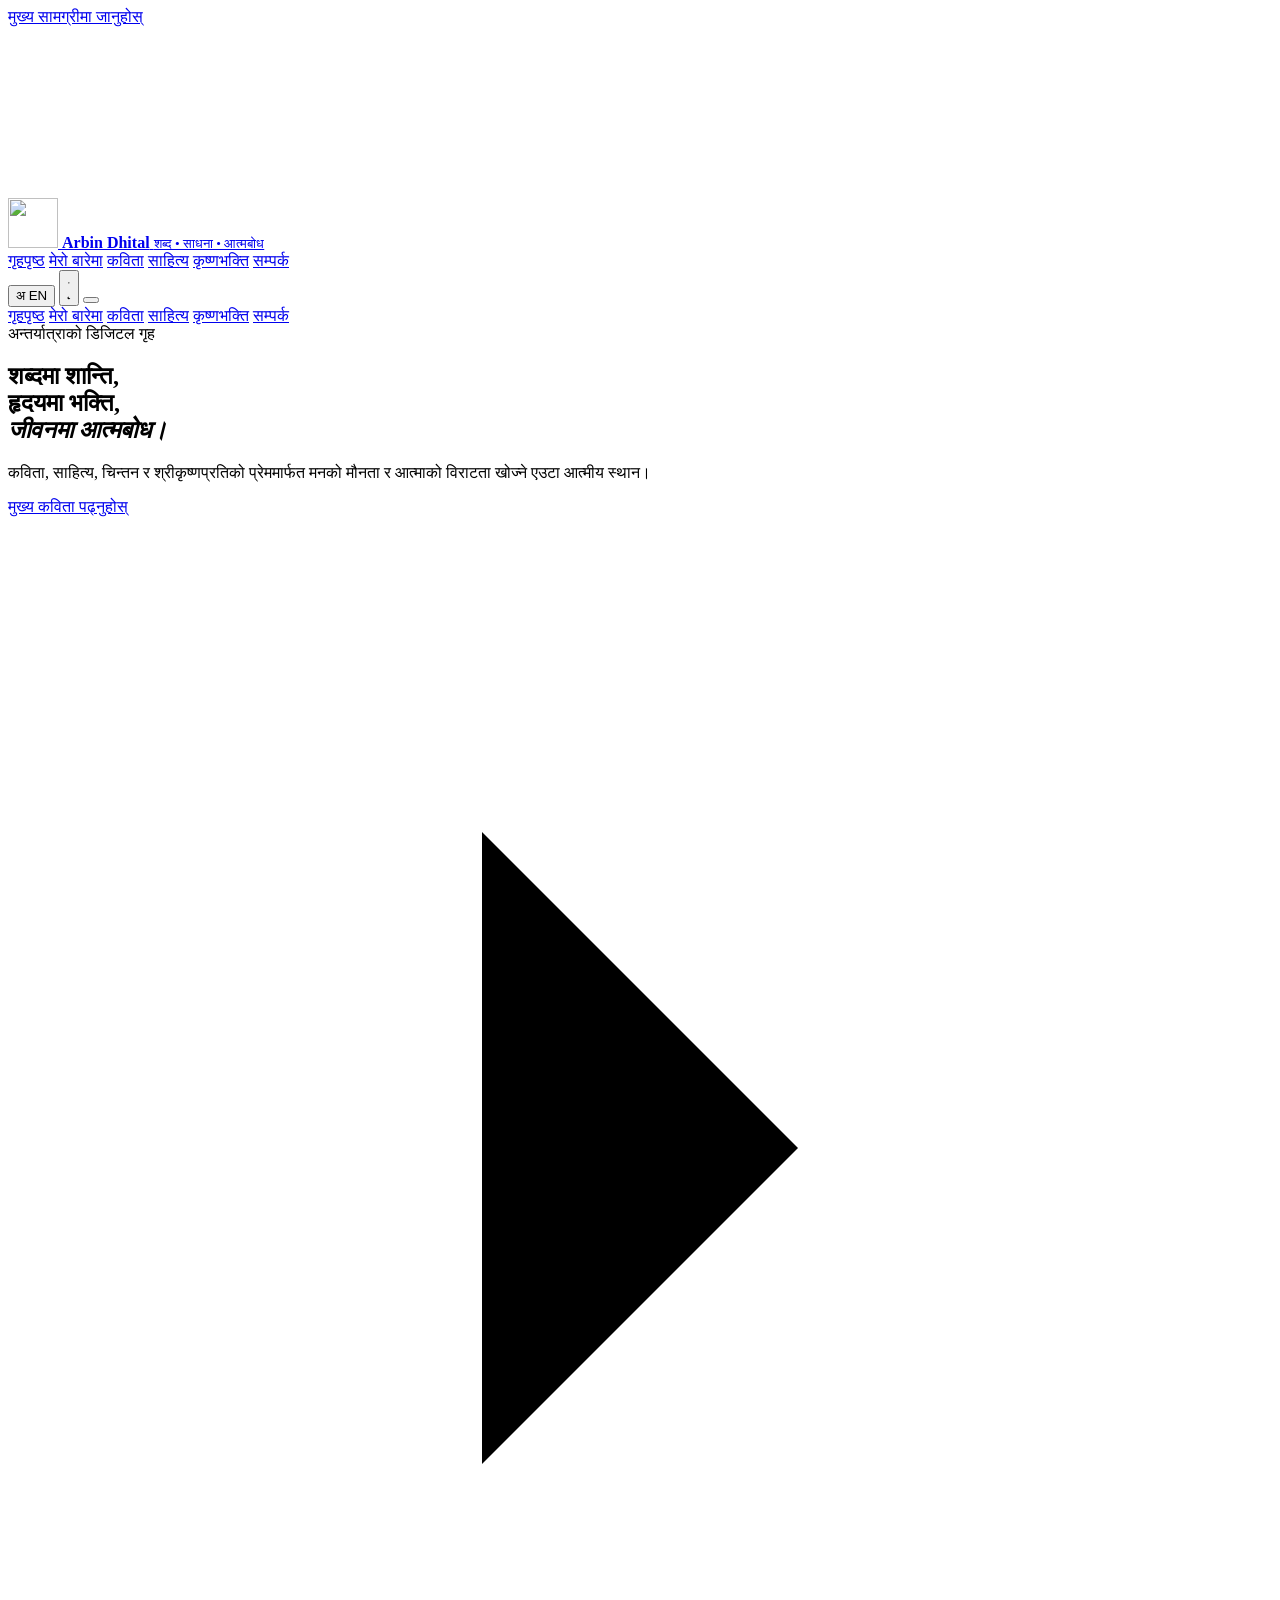
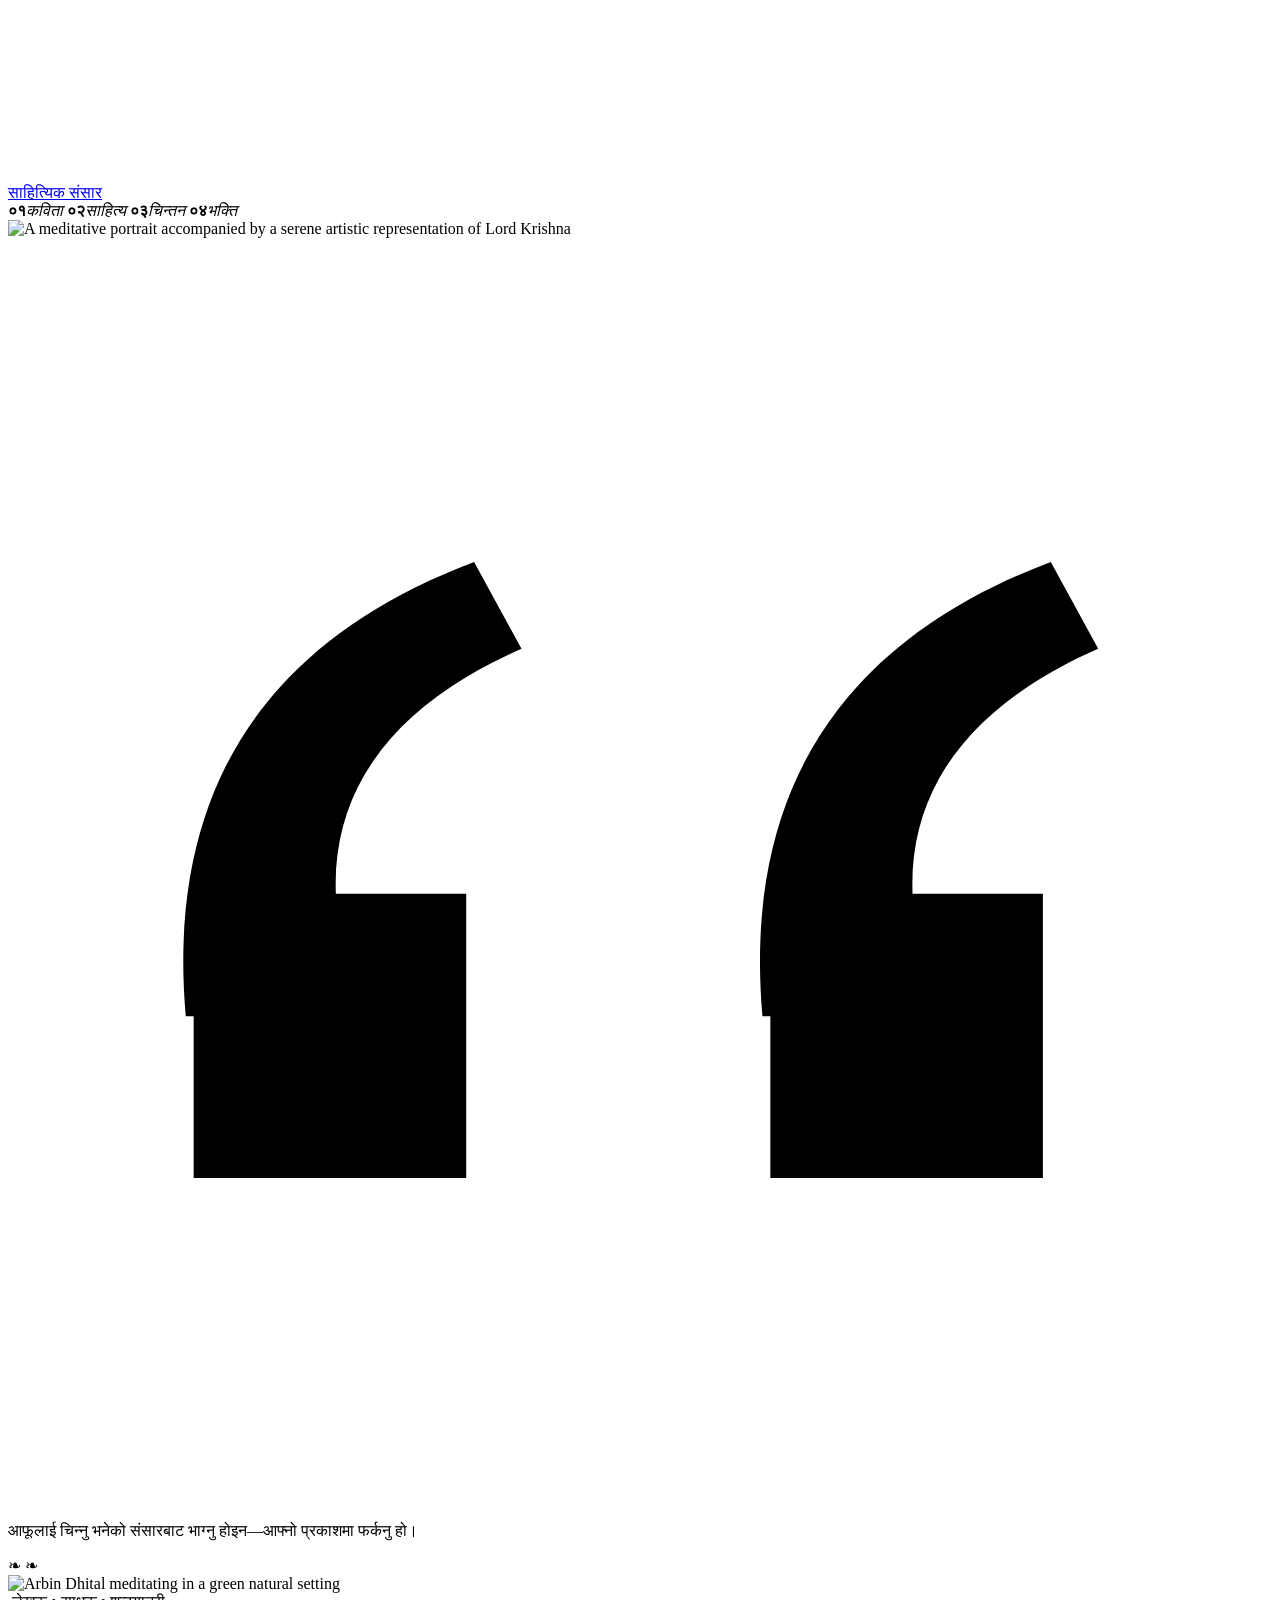
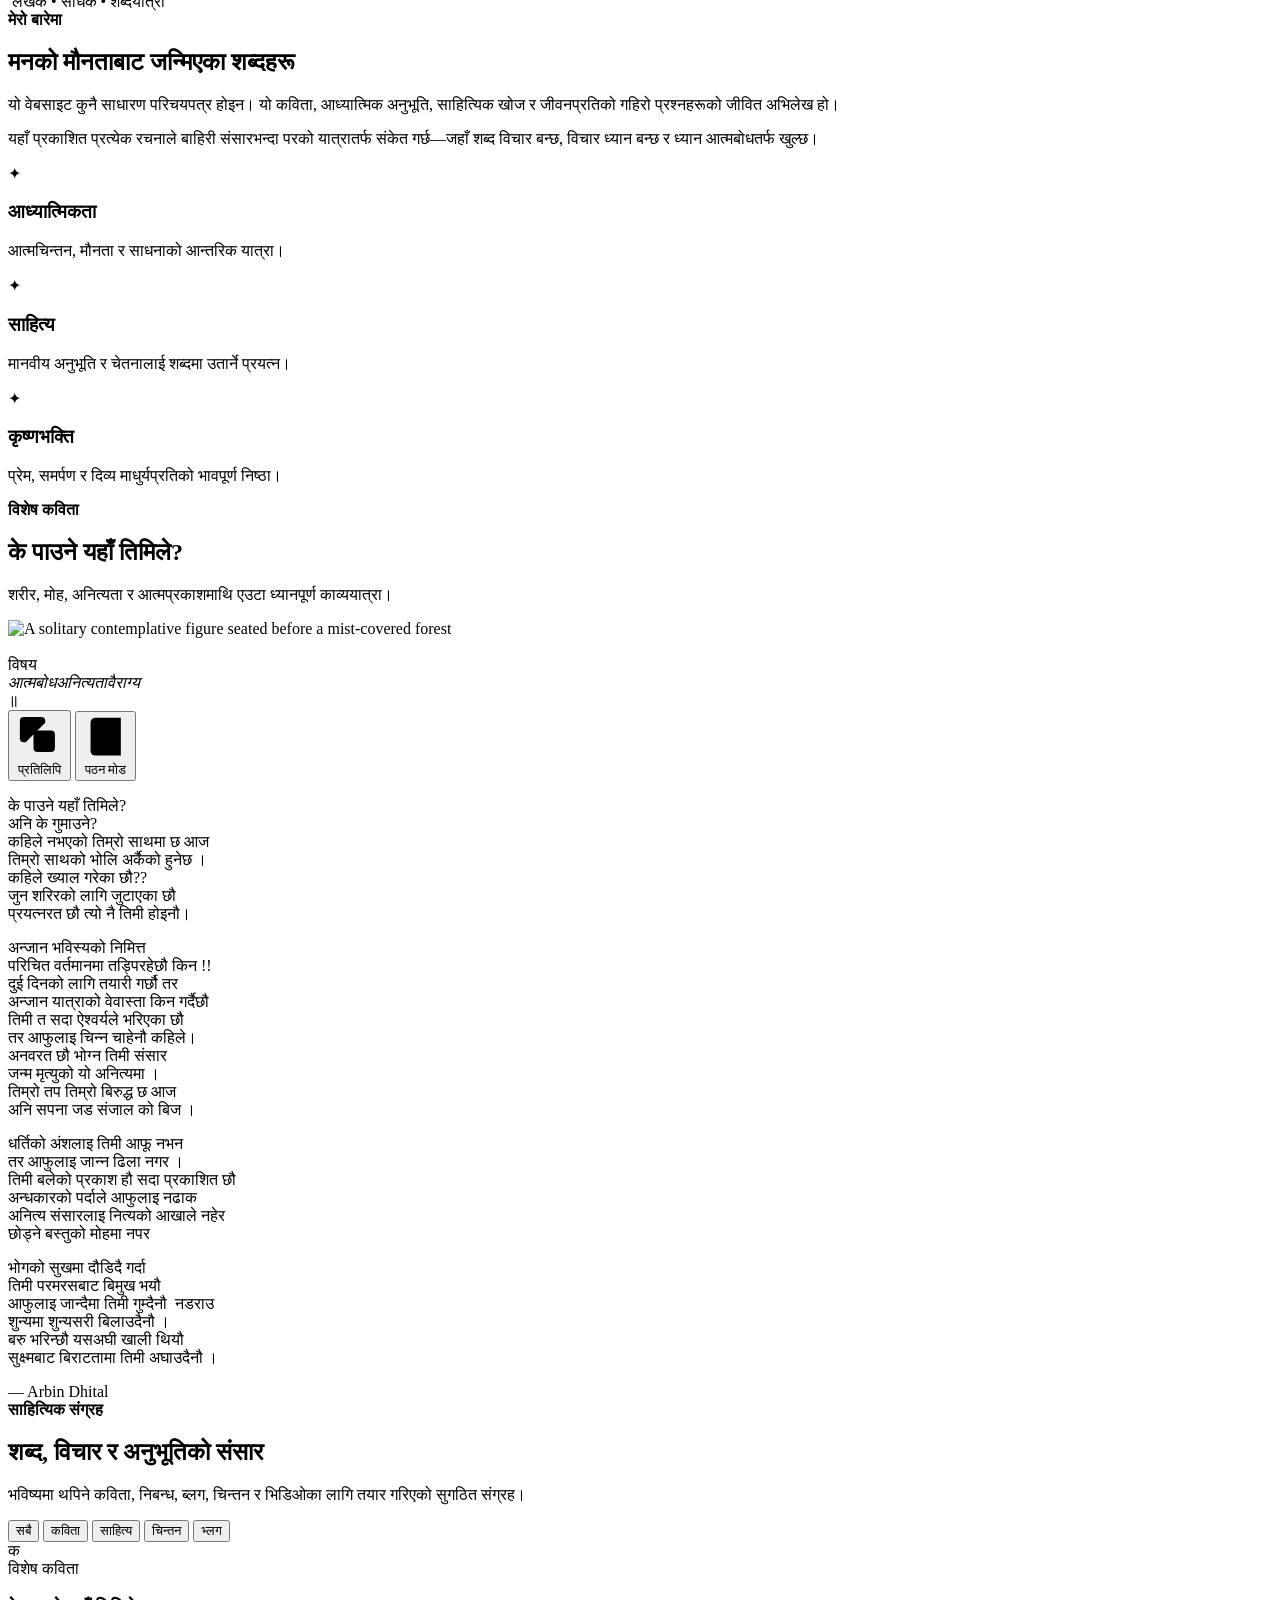
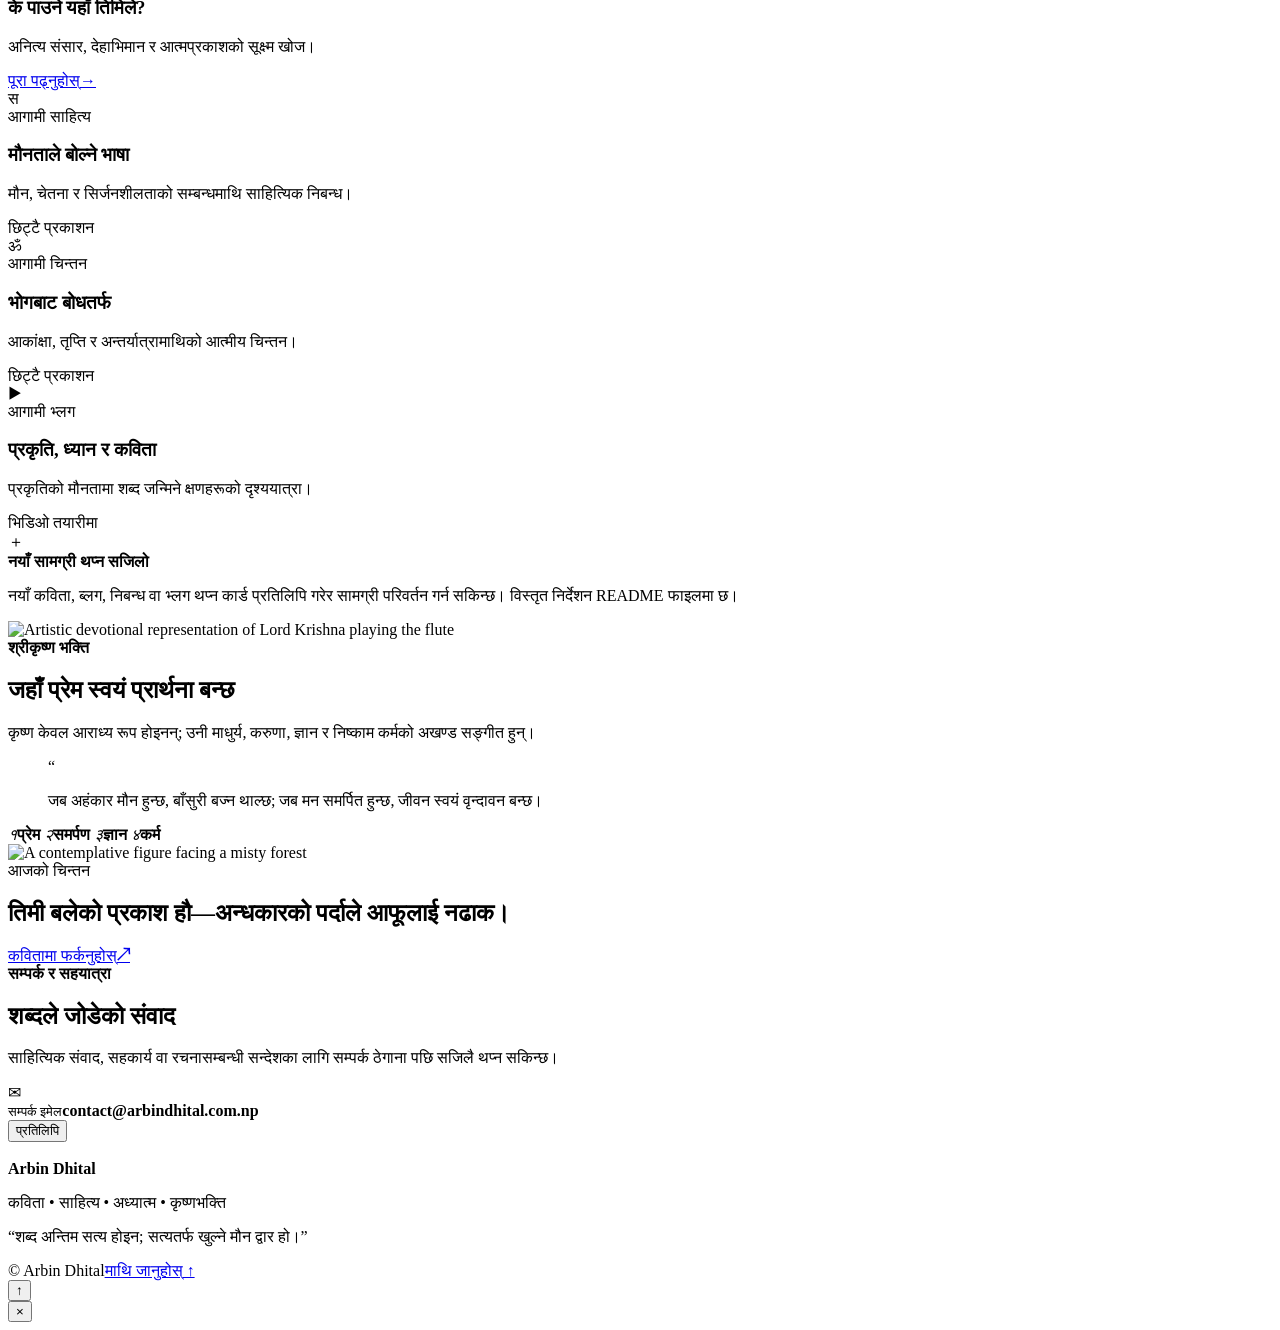
==== index.html @ 6f0b6703 "Add files via upload" ====
<!doctype html>
<html lang="ne" data-theme="dark">
<head>
  <meta charset="utf-8">
  <meta name="viewport" content="width=device-width,initial-scale=1,viewport-fit=cover">
  <meta name="theme-color" content="#07101f">
  <meta name="description" content="अरबिन धितालको आध्यात्मिक, साहित्यिक र काव्यिक डिजिटल गृह — कविता, साहित्य, चिन्तन र कृष्णभक्ति।">
  <meta name="keywords" content="अरबिन धिताल, Arbin Dhital, नेपाली कविता, साहित्य, अध्यात्म, कृष्ण भक्ति, Nepali poetry">
  <meta name="author" content="Arbin Dhital">
  <meta property="og:type" content="website">
  <meta property="og:title" content="अरबिन धिताल — शब्द, साधना र आत्मबोध">
  <meta property="og:description" content="कविता, साहित्य, चिन्तन, कृष्णभक्ति र जीवनयात्राको डिजिटल गृह।">
  <meta property="og:image" content="assets/images/hero-devotional.webp">
  <meta property="og:locale" content="ne_NP">
  <meta name="twitter:card" content="summary_large_image">
  <link rel="canonical" href="https://arbindhital.com.np/">
  <link rel="icon" href="assets/images/logo-mark.svg" type="image/svg+xml">
  <link rel="manifest" href="site.webmanifest">
  <link rel="preconnect" href="https://fonts.googleapis.com">
  <link rel="preconnect" href="https://fonts.gstatic.com" crossorigin>
  <link href="https://fonts.googleapis.com/css2?family=Cormorant+Garamond:wght@500;600;700&family=Noto+Sans+Devanagari:wght@300;400;500;600;700&family=Noto+Serif+Devanagari:wght@400;500;600;700&family=Inter:wght@400;500;600;700&display=swap" rel="stylesheet">
  <link rel="stylesheet" href="assets/css/styles.css">
  <title>अरबिन धिताल — शब्द, साधना र आत्मबोध</title>
  <script type="application/ld+json">
  {
    "@context":"https://schema.org",
    "@type":"Person",
    "name":"Arbin Dhital",
    "url":"https://arbindhital.com.np/",
    "description":"Poet, literary writer and spiritual seeker",
    "knowsAbout":["Nepali poetry","Literature","Spirituality","Krishna devotion"]
  }
  </script>
</head>
<body>
  <a class="skip-link" href="#main"><span data-ne="मुख्य सामग्रीमा जानुहोस्" data-en="Skip to main content">मुख्य सामग्रीमा जानुहोस्</span></a>
  <div class="page-noise" aria-hidden="true"></div>
  <div class="cursor-aura" aria-hidden="true"></div>
  <canvas id="particleCanvas" aria-hidden="true"></canvas>

  <div class="preloader" id="preloader" aria-hidden="true">
    <div class="preloader__mark"><img src="assets/images/logo-mark.svg" alt=""></div>
    <div class="preloader__line"><span></span></div>
  </div>

  <header class="site-header" id="top">
    <div class="container nav-shell">
      <a class="brand" href="#home" aria-label="Arbin Dhital home">
        <img src="assets/images/logo-mark.svg" alt="" width="50" height="50">
        <span class="brand__text">
          <strong>Arbin Dhital</strong>
          <small data-ne="शब्द • साधना • आत्मबोध" data-en="Words • Devotion • Self-realization">शब्द • साधना • आत्मबोध</small>
        </span>
      </a>

      <nav class="desktop-nav" aria-label="Primary navigation">
        <a class="is-active" href="#home"><span data-ne="गृहपृष्ठ" data-en="Home">गृहपृष्ठ</span></a>
        <a href="#about"><span data-ne="मेरो बारेमा" data-en="About">मेरो बारेमा</span></a>
        <a href="#poem"><span data-ne="कविता" data-en="Poetry">कविता</span></a>
        <a href="#library"><span data-ne="साहित्य" data-en="Literature">साहित्य</span></a>
        <a href="#devotion"><span data-ne="कृष्णभक्ति" data-en="Devotion">कृष्णभक्ति</span></a>
        <a href="#contact"><span data-ne="सम्पर्क" data-en="Contact">सम्पर्क</span></a>
      </nav>

      <div class="nav-actions">
        <button class="icon-button language-toggle" id="languageToggle" type="button" aria-label="Switch language">
          <span class="language-toggle__flag">अ</span>
          <span id="languageLabel">EN</span>
        </button>
        <button class="icon-button theme-toggle" id="themeToggle" type="button" aria-label="Switch color theme">
          <svg class="theme-icon theme-icon--sun" viewBox="0 0 24 24" aria-hidden="true"><circle cx="12" cy="12" r="4"/><path d="M12 2v2M12 20v2M4.93 4.93l1.42 1.42M17.66 17.66l1.41 1.41M2 12h2M20 12h2M4.93 19.07l1.42-1.42M17.66 6.34l1.41-1.41"/></svg>
          <svg class="theme-icon theme-icon--moon" viewBox="0 0 24 24" aria-hidden="true"><path d="M21 12.79A9 9 0 1 1 11.21 3 7 7 0 0 0 21 12.79Z"/></svg>
        </button>
        <button class="menu-toggle" id="menuToggle" type="button" aria-label="Open navigation" aria-expanded="false">
          <span></span><span></span><span></span>
        </button>
      </div>
    </div>
    <div class="mobile-nav" id="mobileNav">
      <a href="#home"><span data-ne="गृहपृष्ठ" data-en="Home">गृहपृष्ठ</span></a>
      <a href="#about"><span data-ne="मेरो बारेमा" data-en="About">मेरो बारेमा</span></a>
      <a href="#poem"><span data-ne="कविता" data-en="Poetry">कविता</span></a>
      <a href="#library"><span data-ne="साहित्य" data-en="Literature">साहित्य</span></a>
      <a href="#devotion"><span data-ne="कृष्णभक्ति" data-en="Devotion">कृष्णभक्ति</span></a>
      <a href="#contact"><span data-ne="सम्पर्क" data-en="Contact">सम्पर्क</span></a>
    </div>
  </header>

  <main id="main">
    <section class="hero section" id="home">
      <div class="hero__aurora hero__aurora--one" aria-hidden="true"></div>
      <div class="hero__aurora hero__aurora--two" aria-hidden="true"></div>
      <div class="container hero__grid">
        <div class="hero__content reveal">
          <div class="eyebrow">
            <span class="eyebrow__dot"></span>
            <span data-ne="अन्तर्यात्राको डिजिटल गृह" data-en="A digital home for the inner journey">अन्तर्यात्राको डिजिटल गृह</span>
          </div>
          <h1>
            <span data-ne="शब्दमा शान्ति," data-en="Stillness in words,">शब्दमा शान्ति,</span><br>
            <span data-ne="हृदयमा भक्ति," data-en="devotion in the heart,">हृदयमा भक्ति,</span><br>
            <em data-ne="जीवनमा आत्मबोध।" data-en="self-realization in life.">जीवनमा आत्मबोध।</em>
          </h1>
          <p class="hero__lead" data-ne="कविता, साहित्य, चिन्तन र श्रीकृष्णप्रतिको प्रेममार्फत मनको मौनता र आत्माको विराटता खोज्ने एउटा आत्मीय स्थान।" data-en="An intimate space exploring inner stillness and the vastness of the self through poetry, literature, reflection and love for Shri Krishna.">कविता, साहित्य, चिन्तन र श्रीकृष्णप्रतिको प्रेममार्फत मनको मौनता र आत्माको विराटता खोज्ने एउटा आत्मीय स्थान।</p>
          <div class="hero__actions">
            <a class="button button--primary" href="#poem">
              <span data-ne="मुख्य कविता पढ्नुहोस्" data-en="Read the featured poem">मुख्य कविता पढ्नुहोस्</span>
              <svg viewBox="0 0 24 24" aria-hidden="true"><path d="m9 18 6-6-6-6"/></svg>
            </a>
            <a class="button button--ghost" href="#library">
              <span data-ne="साहित्यिक संसार" data-en="Explore the library">साहित्यिक संसार</span>
            </a>
          </div>
          <div class="hero__mantra" aria-label="Site themes">
            <span><b>०१</b><i data-ne="कविता" data-en="Poetry">कविता</i></span>
            <span><b>०२</b><i data-ne="साहित्य" data-en="Literature">साहित्य</i></span>
            <span><b>०३</b><i data-ne="चिन्तन" data-en="Reflection">चिन्तन</i></span>
            <span><b>०४</b><i data-ne="भक्ति" data-en="Devotion">भक्ति</i></span>
          </div>
        </div>

        <div class="hero__visual reveal reveal--delay" id="heroVisual">
          <div class="hero-art">
            <img src="assets/images/hero-devotional.webp" alt="A meditative portrait accompanied by a serene artistic representation of Lord Krishna" width="1400" height="1198" fetchpriority="high">
            <div class="hero-art__veil"></div>
            <div class="hero-art__halo" aria-hidden="true"></div>
            <div class="hero-art__quote glass-panel">
              <svg viewBox="0 0 32 32" aria-hidden="true"><path d="M8.7 19.7H4.5c-.5-5.7 2-9.5 7.3-11.5l1.2 2.2c-3.2 1.4-4.8 3.5-4.7 6.2h3.3v7.2H4.7v-4.1h4Zm14.6 0h-4.2c-.5-5.7 2-9.5 7.3-11.5l1.2 2.2c-3.2 1.4-4.8 3.5-4.7 6.2h3.3v7.2h-6.9v-4.1h4Z"/></svg>
              <p data-ne="आफूलाई चिन्नु भनेको संसारबाट भाग्नु होइन—आफ्नो प्रकाशमा फर्कनु हो।" data-en="To know yourself is not to flee the world—it is to return to your own light.">आफूलाई चिन्नु भनेको संसारबाट भाग्नु होइन—आफ्नो प्रकाशमा फर्कनु हो।</p>
            </div>
            <span class="floating-feather floating-feather--one" aria-hidden="true">❧</span>
            <span class="floating-feather floating-feather--two" aria-hidden="true">❧</span>
          </div>
        </div>
      </div>
      <a class="scroll-cue" href="#about" aria-label="Scroll to the next section"><span></span></a>
    </section>

    <section class="section about" id="about">
      <div class="container about__grid">
        <div class="about__portrait reveal">
          <div class="portrait-frame">
            <img src="assets/images/meditation-original.webp" alt="Arbin Dhital meditating in a green natural setting" loading="lazy">
            <div class="portrait-frame__line"></div>
            <div class="portrait-frame__badge glass-panel">
              <img src="assets/images/logo-mark.svg" alt="">
              <span data-ne="लेखक • साधक • शब्दयात्री" data-en="Writer • Seeker • Wayfarer of words">लेखक • साधक • शब्दयात्री</span>
            </div>
          </div>
        </div>
        <div class="about__content reveal reveal--delay">
          <div class="section-kicker"><span></span><b data-ne="मेरो बारेमा" data-en="About">मेरो बारेमा</b></div>
          <h2 data-ne="मनको मौनताबाट जन्मिएका शब्दहरू" data-en="Words born from inner stillness">मनको मौनताबाट जन्मिएका शब्दहरू</h2>
          <p class="lead" data-ne="यो वेबसाइट कुनै साधारण परिचयपत्र होइन। यो कविता, आध्यात्मिक अनुभूति, साहित्यिक खोज र जीवनप्रतिको गहिरो प्रश्नहरूको जीवित अभिलेख हो।" data-en="This website is more than a profile. It is a living archive of poetry, spiritual experience, literary inquiry and the deeper questions of life.">यो वेबसाइट कुनै साधारण परिचयपत्र होइन। यो कविता, आध्यात्मिक अनुभूति, साहित्यिक खोज र जीवनप्रतिको गहिरो प्रश्नहरूको जीवित अभिलेख हो।</p>
          <p data-ne="यहाँ प्रकाशित प्रत्येक रचनाले बाहिरी संसारभन्दा परको यात्रातर्फ संकेत गर्छ—जहाँ शब्द विचार बन्छ, विचार ध्यान बन्छ र ध्यान आत्मबोधतर्फ खुल्छ।" data-en="Each work published here points toward a journey beyond the visible world—where words become reflection, reflection becomes meditation, and meditation opens into self-realization.">यहाँ प्रकाशित प्रत्येक रचनाले बाहिरी संसारभन्दा परको यात्रातर्फ संकेत गर्छ—जहाँ शब्द विचार बन्छ, विचार ध्यान बन्छ र ध्यान आत्मबोधतर्फ खुल्छ।</p>
          <div class="about__values">
            <article><span>✦</span><div><h3 data-ne="आध्यात्मिकता" data-en="Spirituality">आध्यात्मिकता</h3><p data-ne="आत्मचिन्तन, मौनता र साधनाको आन्तरिक यात्रा।" data-en="An inward journey through contemplation, silence and practice.">आत्मचिन्तन, मौनता र साधनाको आन्तरिक यात्रा।</p></div></article>
            <article><span>✦</span><div><h3 data-ne="साहित्य" data-en="Literature">साहित्य</h3><p data-ne="मानवीय अनुभूति र चेतनालाई शब्दमा उतार्ने प्रयत्न।" data-en="An effort to render human experience and consciousness in words.">मानवीय अनुभूति र चेतनालाई शब्दमा उतार्ने प्रयत्न।</p></div></article>
            <article><span>✦</span><div><h3 data-ne="कृष्णभक्ति" data-en="Krishna devotion">कृष्णभक्ति</h3><p data-ne="प्रेम, समर्पण र दिव्य माधुर्यप्रतिको भावपूर्ण निष्ठा।" data-en="A heartfelt devotion to divine love, surrender and sweetness.">प्रेम, समर्पण र दिव्य माधुर्यप्रतिको भावपूर्ण निष्ठा।</p></div></article>
          </div>
        </div>
      </div>
    </section>

    <section class="section poem-section" id="poem">
      <div class="poem-section__halo" aria-hidden="true"></div>
      <div class="container">
        <div class="section-heading section-heading--center reveal">
          <div class="section-kicker"><span></span><b data-ne="विशेष कविता" data-en="Featured poem">विशेष कविता</b><span></span></div>
          <h2 data-ne="के पाउने यहाँ तिमिले?" data-en="What will you gain here?">के पाउने यहाँ तिमिले?</h2>
          <p data-ne="शरीर, मोह, अनित्यता र आत्मप्रकाशमाथि एउटा ध्यानपूर्ण काव्ययात्रा।" data-en="A contemplative poetic journey through the body, attachment, impermanence and the light of the self.">शरीर, मोह, अनित्यता र आत्मप्रकाशमाथि एउटा ध्यानपूर्ण काव्ययात्रा।</p>
        </div>

        <div class="poem-layout">
          <aside class="poem-aside reveal">
            <div class="poem-aside__image">
              <img src="assets/images/contemplation.webp" alt="A solitary contemplative figure seated before a mist-covered forest" loading="lazy">
              <div class="poem-aside__overlay"></div>
              <img class="poem-aside__lotus" src="assets/images/lotus.svg" alt="">
            </div>
            <div class="poem-aside__meta glass-panel">
              <span data-ne="विषय" data-en="Themes">विषय</span>
              <div><i data-ne="आत्मबोध" data-en="Self-realization">आत्मबोध</i><i data-ne="अनित्यता" data-en="Impermanence">अनित्यता</i><i data-ne="वैराग्य" data-en="Detachment">वैराग्य</i></div>
            </div>
          </aside>

          <article class="poem-card reveal reveal--delay" id="poemCard">
            <div class="poem-card__topline">
              <span class="poem-card__ornament">॥</span>
              <div class="poem-tools">
                <button id="copyPoem" type="button" title="Copy poem">
                  <svg viewBox="0 0 24 24" aria-hidden="true"><rect x="9" y="9" width="11" height="11" rx="2"/><path d="M5 15H4a2 2 0 0 1-2-2V4a2 2 0 0 1 2-2h9a2 2 0 0 1 2 2v1"/></svg>
                  <span data-ne="प्रतिलिपि" data-en="Copy">प्रतिलिपि</span>
                </button>
                <button id="readingMode" type="button" title="Focus reading mode">
                  <svg viewBox="0 0 24 24" aria-hidden="true"><path d="M4 19.5A2.5 2.5 0 0 1 6.5 17H20"/><path d="M6.5 2H20v20H6.5A2.5 2.5 0 0 1 4 19.5v-15A2.5 2.5 0 0 1 6.5 2Z"/></svg>
                  <span data-ne="पठन मोड" data-en="Reading mode">पठन मोड</span>
                </button>
              </div>
            </div>

            <div class="poem-text poem-text--ne" data-language-block="ne">
              <p>के पाउने यहाँ तिमिले?<br>अनि के गुमाउने?<br>कहिले नभएको तिम्रो साथमा छ आज<br>तिम्रो साथको भोलि अर्कैको हुनेछ ।<br>कहिले ख्याल गरेका छौ??<br>जुन शरिरको लागि जुटाएका छौ<br>प्रयत्नरत छौ त्यो नै तिमी होइनौ।</p>
              <p>अन्जान भविस्यको निमित्त<br>परिचित वर्तमानमा तड्पिरहेछौ किन !!<br>दुई दिनको लागि तयारी गर्छौ तर<br>अन्जान यात्राको वेवास्ता किन गर्दैछौ<br>तिमी त सदा ऐश्वर्यले भरिएका छौ<br>तर आफुलाइ चिन्न चाहेनौ कहिले।<br>अनवरत छौ भोग्न तिमी संसार<br>जन्म मृत्युको यो अनित्यमा ।<br>तिम्रो तप तिम्रो बिरुद्ध छ आज<br>अनि सपना जड संजाल को बिज ।</p>
              <p>धर्तिको अंशलाइ तिमी आफू नभन<br>तर आफुलाइ जान्न ढिला नगर ।<br>तिमी बलेको प्रकाश हौ सदा प्रकाशित छौ<br>अन्धकारको पर्दाले आफुलाइ नढाक<br>अनित्य संसारलाइ नित्यको आखाले नहेर<br>छोड्ने बस्तुको मोहमा नपर</p>
              <p>भोगको सुखमा दौडिदै गर्दा<br>तिमी परमरसबाट बिमुख भयौ<br>आफुलाइ जान्दैमा तिमी गुम्दैनौ&nbsp; नडराउ<br>शुन्यमा शुन्यसरी बिलाउदैनौ ।<br>बरु भरिन्छौ यसअघी खाली थियौ<br>सुक्ष्मबाट बिराटतामा तिमी अघाउदैनौ ।</p>
            </div>

            <div class="poem-text poem-text--en" data-language-block="en" hidden>
              <p>What will you gain here?<br>And what can you lose?<br>What was never yours is beside you today;<br>tomorrow, what is with you will belong to another.<br>Have you ever truly noticed?<br>The body for which you gather and strive—<br>it is not who you are.</p>
              <p>For an unknown future,<br>why do you suffer within the familiar present?<br>You prepare for two brief days,<br>yet neglect the journey whose destination is unknown.<br>You have always been filled with divine abundance,<br>but never wished to know yourself.<br>Restlessly you seek to consume the world<br>within this impermanent cycle of birth and death.<br>Today, even your austerity stands against you,<br>and your dream is a seed of the inert web.</p>
              <p>Do not call a fragment of earth your true self,<br>yet do not delay in knowing who you are.<br>You are a burning light, eternally luminous;<br>do not veil yourself with darkness.<br>Do not behold the transient world<br>through the eyes of permanence;<br>do not cling to what must be left behind.</p>
              <p>While running after the pleasure of possession,<br>you turned away from the supreme nectar.<br>Do not fear: knowing yourself will not make you disappear.<br>You will not dissolve into emptiness like emptiness.<br>Instead, you will become full, where once you were empty;<br>moving from the subtle into the vast,<br>you will never be exhausted.</p>
            </div>
            <footer class="poem-signature"><span>—</span> Arbin Dhital</footer>
          </article>
        </div>
      </div>
    </section>

    <section class="section library" id="library">
      <div class="container">
        <div class="section-heading library__heading reveal">
          <div>
            <div class="section-kicker"><span></span><b data-ne="साहित्यिक संग्रह" data-en="Creative library">साहित्यिक संग्रह</b></div>
            <h2 data-ne="शब्द, विचार र अनुभूतिको संसार" data-en="A world of words, thought and feeling">शब्द, विचार र अनुभूतिको संसार</h2>
            <p data-ne="भविष्यमा थपिने कविता, निबन्ध, ब्लग, चिन्तन र भिडिओका लागि तयार गरिएको सुगठित संग्रह।" data-en="A structured collection prepared for future poems, essays, blogs, reflections and videos.">भविष्यमा थपिने कविता, निबन्ध, ब्लग, चिन्तन र भिडिओका लागि तयार गरिएको सुगठित संग्रह।</p>
          </div>
          <div class="library-controls" role="group" aria-label="Content filters">
            <button class="filter is-active" data-filter="all" type="button"><span data-ne="सबै" data-en="All">सबै</span></button>
            <button class="filter" data-filter="poetry" type="button"><span data-ne="कविता" data-en="Poetry">कविता</span></button>
            <button class="filter" data-filter="essay" type="button"><span data-ne="साहित्य" data-en="Literature">साहित्य</span></button>
            <button class="filter" data-filter="reflection" type="button"><span data-ne="चिन्तन" data-en="Reflections">चिन्तन</span></button>
            <button class="filter" data-filter="vlog" type="button"><span data-ne="भ्लग" data-en="Vlogs">भ्लग</span></button>
          </div>
        </div>

        <div class="content-grid" id="contentGrid">
          <article class="content-card content-card--featured reveal" data-category="poetry">
            <div class="content-card__visual content-card__visual--poem"><span class="card-glyph">क</span></div>
            <div class="content-card__body">
              <span class="content-card__type" data-ne="विशेष कविता" data-en="Featured poem">विशेष कविता</span>
              <h3 data-ne="के पाउने यहाँ तिमिले?" data-en="What will you gain here?">के पाउने यहाँ तिमिले?</h3>
              <p data-ne="अनित्य संसार, देहाभिमान र आत्मप्रकाशको सूक्ष्म खोज।" data-en="A subtle inquiry into impermanence, bodily identity and the light of the self.">अनित्य संसार, देहाभिमान र आत्मप्रकाशको सूक्ष्म खोज।</p>
              <a href="#poem"><span data-ne="पूरा पढ्नुहोस्" data-en="Read in full">पूरा पढ्नुहोस्</span><b>→</b></a>
            </div>
          </article>

          <article class="content-card reveal" data-category="essay">
            <div class="content-card__visual content-card__visual--essay"><span class="card-glyph">स</span></div>
            <div class="content-card__body">
              <span class="content-card__type" data-ne="आगामी साहित्य" data-en="Upcoming literature">आगामी साहित्य</span>
              <h3 data-ne="मौनताले बोल्ने भाषा" data-en="The language spoken by silence">मौनताले बोल्ने भाषा</h3>
              <p data-ne="मौन, चेतना र सिर्जनशीलताको सम्बन्धमाथि साहित्यिक निबन्ध।" data-en="A literary essay on the relationship between silence, consciousness and creativity.">मौन, चेतना र सिर्जनशीलताको सम्बन्धमाथि साहित्यिक निबन्ध।</p>
              <span class="coming-soon"><i></i><span data-ne="छिट्टै प्रकाशन" data-en="Coming soon">छिट्टै प्रकाशन</span></span>
            </div>
          </article>

          <article class="content-card reveal" data-category="reflection">
            <div class="content-card__visual content-card__visual--reflection"><span class="card-glyph">ॐ</span></div>
            <div class="content-card__body">
              <span class="content-card__type" data-ne="आगामी चिन्तन" data-en="Upcoming reflection">आगामी चिन्तन</span>
              <h3 data-ne="भोगबाट बोधतर्फ" data-en="From possession to awareness">भोगबाट बोधतर्फ</h3>
              <p data-ne="आकांक्षा, तृप्ति र अन्तर्यात्रामाथिको आत्मीय चिन्तन।" data-en="An intimate reflection on desire, fulfilment and the inward journey.">आकांक्षा, तृप्ति र अन्तर्यात्रामाथिको आत्मीय चिन्तन।</p>
              <span class="coming-soon"><i></i><span data-ne="छिट्टै प्रकाशन" data-en="Coming soon">छिट्टै प्रकाशन</span></span>
            </div>
          </article>

          <article class="content-card reveal" data-category="vlog">
            <div class="content-card__visual content-card__visual--vlog"><span class="play-glyph">▶</span></div>
            <div class="content-card__body">
              <span class="content-card__type" data-ne="आगामी भ्लग" data-en="Upcoming vlog">आगामी भ्लग</span>
              <h3 data-ne="प्रकृति, ध्यान र कविता" data-en="Nature, meditation and poetry">प्रकृति, ध्यान र कविता</h3>
              <p data-ne="प्रकृतिको मौनतामा शब्द जन्मिने क्षणहरूको दृश्ययात्रा।" data-en="A visual journey through moments when words arise in the silence of nature.">प्रकृतिको मौनतामा शब्द जन्मिने क्षणहरूको दृश्ययात्रा।</p>
              <span class="coming-soon"><i></i><span data-ne="भिडिओ तयारीमा" data-en="Video in preparation">भिडिओ तयारीमा</span></span>
            </div>
          </article>
        </div>

        <div class="library-note reveal">
          <span class="library-note__icon">＋</span>
          <div><strong data-ne="नयाँ सामग्री थप्न सजिलो" data-en="Easy to expand">नयाँ सामग्री थप्न सजिलो</strong><p data-ne="नयाँ कविता, ब्लग, निबन्ध वा भ्लग थप्न कार्ड प्रतिलिपि गरेर सामग्री परिवर्तन गर्न सकिन्छ। विस्तृत निर्देशन README फाइलमा छ।" data-en="New poems, blogs, essays or vlogs can be added by copying a card and changing its content. Detailed instructions are included in the README file.">नयाँ कविता, ब्लग, निबन्ध वा भ्लग थप्न कार्ड प्रतिलिपि गरेर सामग्री परिवर्तन गर्न सकिन्छ। विस्तृत निर्देशन README फाइलमा छ।</p></div>
        </div>
      </div>
    </section>

    <section class="section devotion" id="devotion">
      <div class="devotion__stars" aria-hidden="true"></div>
      <div class="container devotion__grid">
        <div class="devotion__art reveal">
          <div class="krishna-frame">
            <div class="krishna-frame__halo"></div>
            <img src="assets/images/krishna-divine.webp" alt="Artistic devotional representation of Lord Krishna playing the flute" loading="lazy">
            <div class="krishna-frame__shine"></div>
          </div>
        </div>
        <div class="devotion__content reveal reveal--delay">
          <div class="section-kicker"><span></span><b data-ne="श्रीकृष्ण भक्ति" data-en="Devotion to Shri Krishna">श्रीकृष्ण भक्ति</b></div>
          <h2 data-ne="जहाँ प्रेम स्वयं प्रार्थना बन्छ" data-en="Where love itself becomes prayer">जहाँ प्रेम स्वयं प्रार्थना बन्छ</h2>
          <p class="lead" data-ne="कृष्ण केवल आराध्य रूप होइनन्; उनी माधुर्य, करुणा, ज्ञान र निष्काम कर्मको अखण्ड सङ्गीत हुन्।" data-en="Krishna is more than a form of worship; he is the unbroken music of sweetness, compassion, wisdom and selfless action.">कृष्ण केवल आराध्य रूप होइनन्; उनी माधुर्य, करुणा, ज्ञान र निष्काम कर्मको अखण्ड सङ्गीत हुन्।</p>
          <blockquote>
            <span>“</span>
            <p data-ne="जब अहंकार मौन हुन्छ, बाँसुरी बज्न थाल्छ; जब मन समर्पित हुन्छ, जीवन स्वयं वृन्दावन बन्छ।" data-en="When ego falls silent, the flute begins to play; when the heart surrenders, life itself becomes Vrindavan.">जब अहंकार मौन हुन्छ, बाँसुरी बज्न थाल्छ; जब मन समर्पित हुन्छ, जीवन स्वयं वृन्दावन बन्छ।</p>
          </blockquote>
          <div class="devotion__pillars">
            <span><i>१</i><b data-ne="प्रेम" data-en="Love">प्रेम</b></span>
            <span><i>२</i><b data-ne="समर्पण" data-en="Surrender">समर्पण</b></span>
            <span><i>३</i><b data-ne="ज्ञान" data-en="Wisdom">ज्ञान</b></span>
            <span><i>४</i><b data-ne="कर्म" data-en="Action">कर्म</b></span>
          </div>
        </div>
      </div>
    </section>

    <section class="section reflection-banner">
      <div class="container">
        <div class="reflection-banner__inner reveal">
          <img src="assets/images/contemplation.webp" alt="A contemplative figure facing a misty forest" loading="lazy">
          <div class="reflection-banner__overlay"></div>
          <div class="reflection-banner__content">
            <span data-ne="आजको चिन्तन" data-en="Reflection for today">आजको चिन्तन</span>
            <h2 data-ne="तिमी बलेको प्रकाश हौ—अन्धकारको पर्दाले आफूलाई नढाक।" data-en="You are a burning light—do not veil yourself with darkness.">तिमी बलेको प्रकाश हौ—अन्धकारको पर्दाले आफूलाई नढाक।</h2>
            <a href="#poem"><span data-ne="कवितामा फर्कनुहोस्" data-en="Return to the poem">कवितामा फर्कनुहोस्</span><b>↗</b></a>
          </div>
        </div>
      </div>
    </section>

    <section class="section contact" id="contact">
      <div class="container contact__inner reveal">
        <div>
          <div class="section-kicker"><span></span><b data-ne="सम्पर्क र सहयात्रा" data-en="Contact and connection">सम्पर्क र सहयात्रा</b></div>
          <h2 data-ne="शब्दले जोडेको संवाद" data-en="A conversation connected by words">शब्दले जोडेको संवाद</h2>
          <p data-ne="साहित्यिक संवाद, सहकार्य वा रचनासम्बन्धी सन्देशका लागि सम्पर्क ठेगाना पछि सजिलै थप्न सकिन्छ।" data-en="A contact address for literary dialogue, collaboration or messages about the work can be added here later.">साहित्यिक संवाद, सहकार्य वा रचनासम्बन्धी सन्देशका लागि सम्पर्क ठेगाना पछि सजिलै थप्न सकिन्छ।</p>
        </div>
        <div class="contact__placeholder">
          <span>✉</span>
          <div><small data-ne="सम्पर्क इमेल" data-en="Contact email">सम्पर्क इमेल</small><strong>contact@arbindhital.com.np</strong></div>
          <button id="copyEmail" type="button"><span data-ne="प्रतिलिपि" data-en="Copy">प्रतिलिपि</span></button>
        </div>
      </div>
    </section>
  </main>

  <footer class="site-footer">
    <div class="container footer__grid">
      <div class="footer__brand">
        <img src="assets/images/logo-mark.svg" alt="">
        <div><strong>Arbin Dhital</strong><p data-ne="कविता • साहित्य • अध्यात्म • कृष्णभक्ति" data-en="Poetry • Literature • Spirituality • Krishna devotion">कविता • साहित्य • अध्यात्म • कृष्णभक्ति</p></div>
      </div>
      <p class="footer__quote" data-ne="“शब्द अन्तिम सत्य होइन; सत्यतर्फ खुल्ने मौन द्वार हो।”" data-en="“A word is not the final truth; it is a silent doorway opening toward truth.”">“शब्द अन्तिम सत्य होइन; सत्यतर्फ खुल्ने मौन द्वार हो।”</p>
      <div class="footer__meta"><span>© <span id="currentYear"></span> Arbin Dhital</span><a href="#top"><span data-ne="माथि जानुहोस्" data-en="Back to top">माथि जानुहोस्</span> ↑</a></div>
    </div>
  </footer>

  <button class="back-to-top" id="backToTop" type="button" aria-label="Back to top">↑</button>
  <div class="toast" id="toast" role="status" aria-live="polite"></div>

  <div class="reading-overlay" id="readingOverlay" aria-hidden="true">
    <button id="closeReadingMode" type="button" aria-label="Close reading mode">×</button>
    <div id="readingOverlayContent"></div>
  </div>

  <script src="assets/js/app.js" defer></script>
</body>
</html>
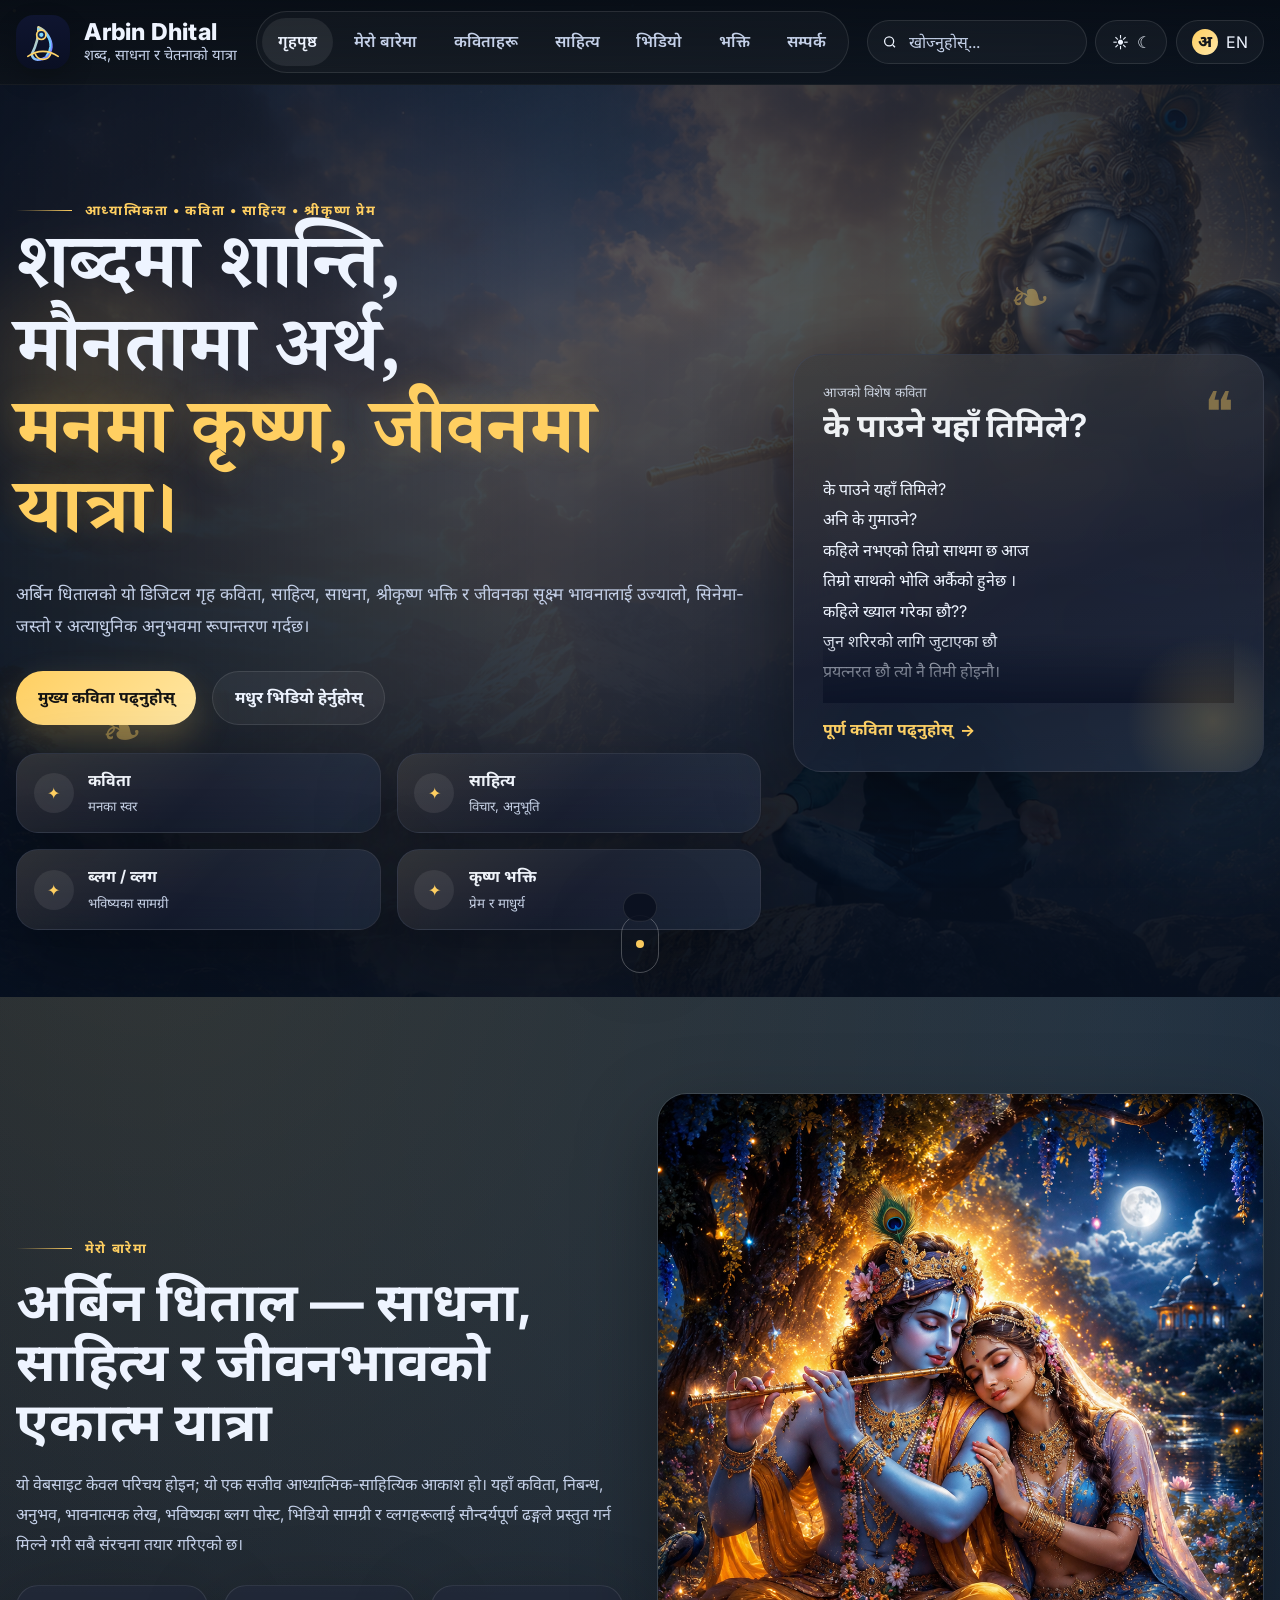
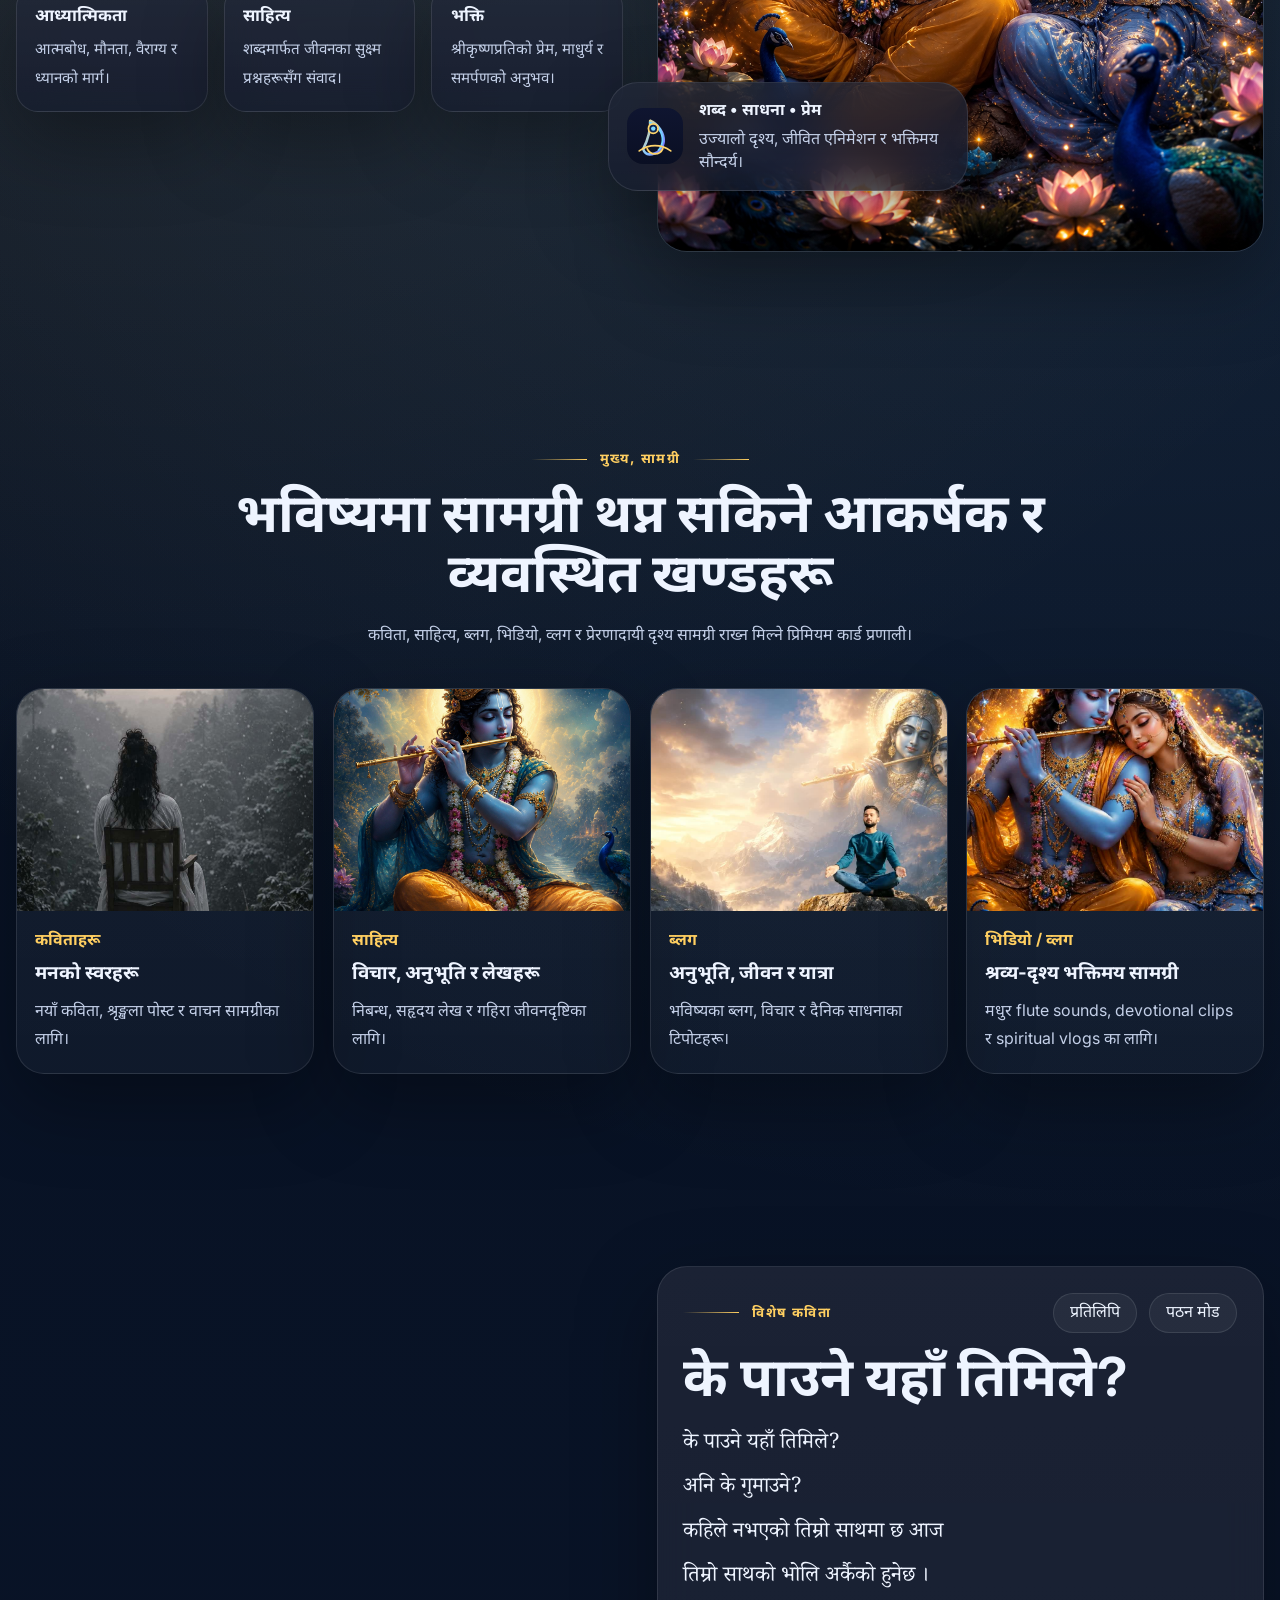
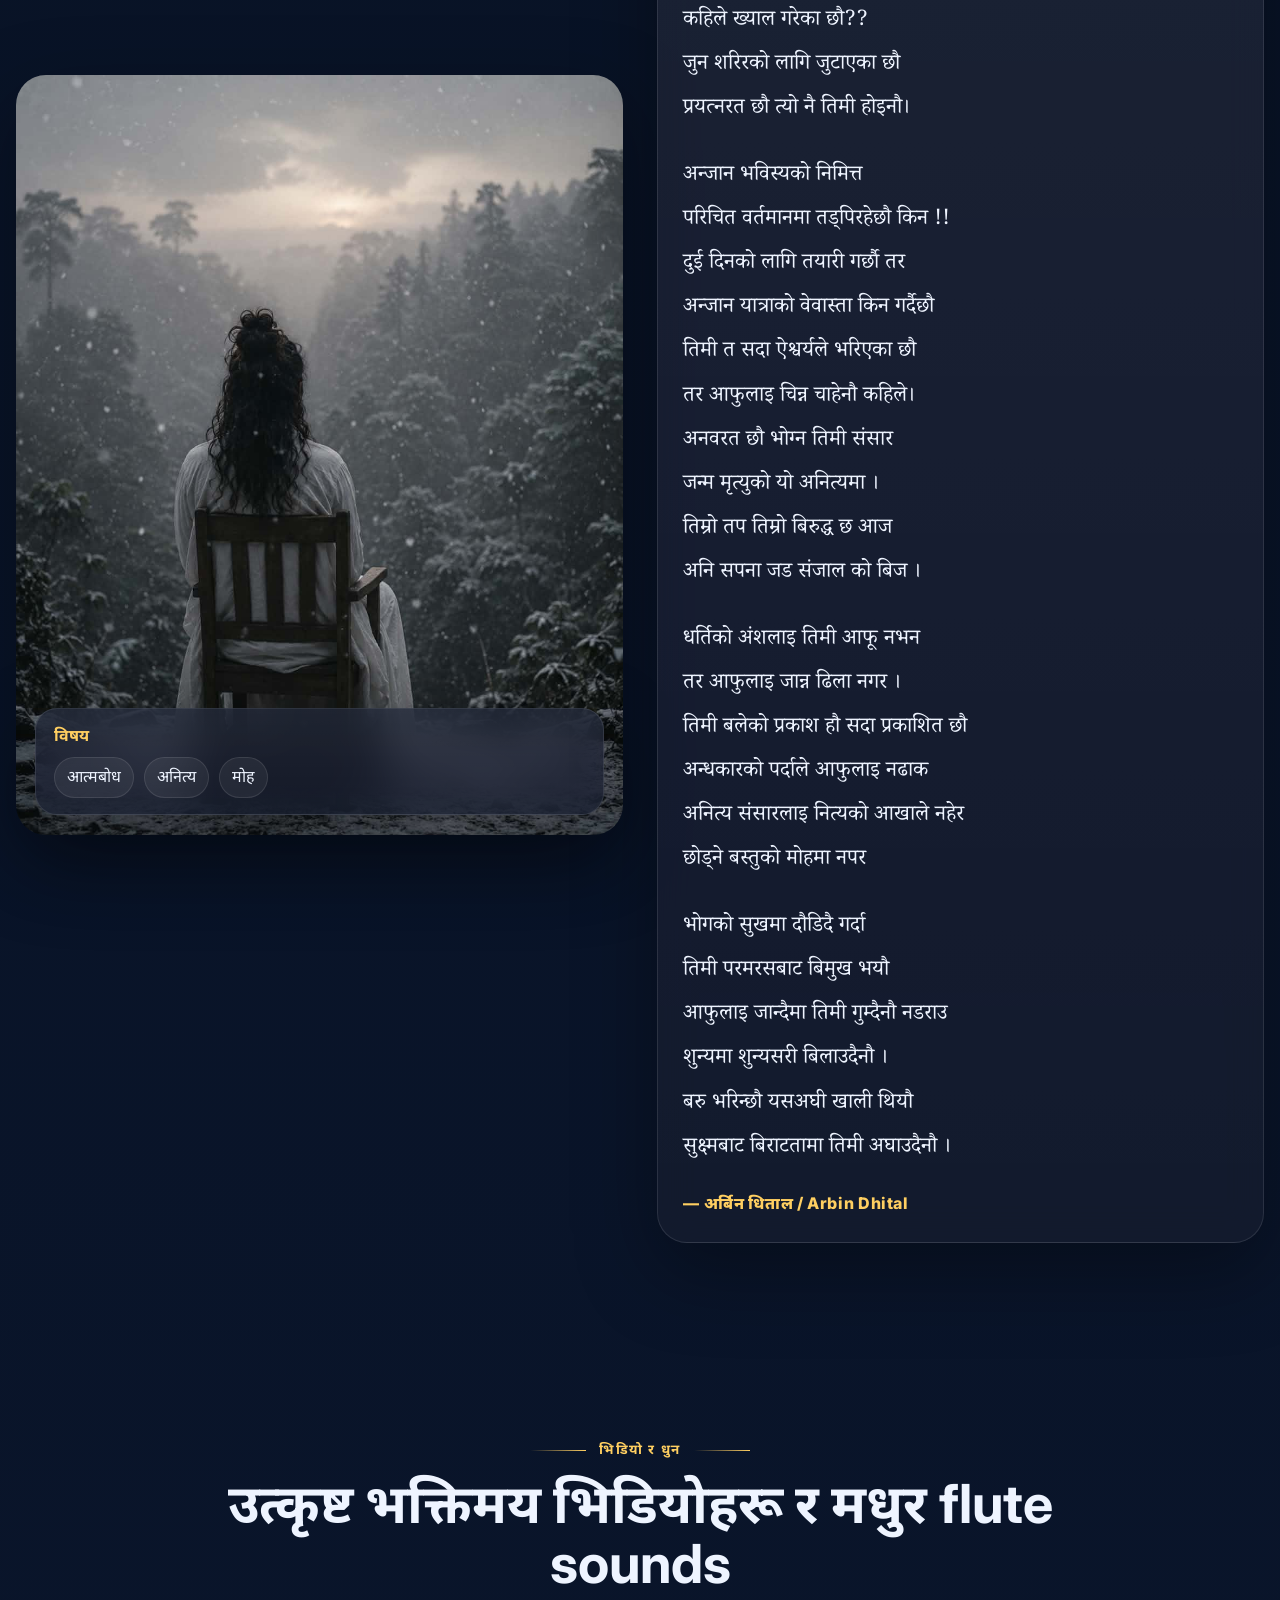
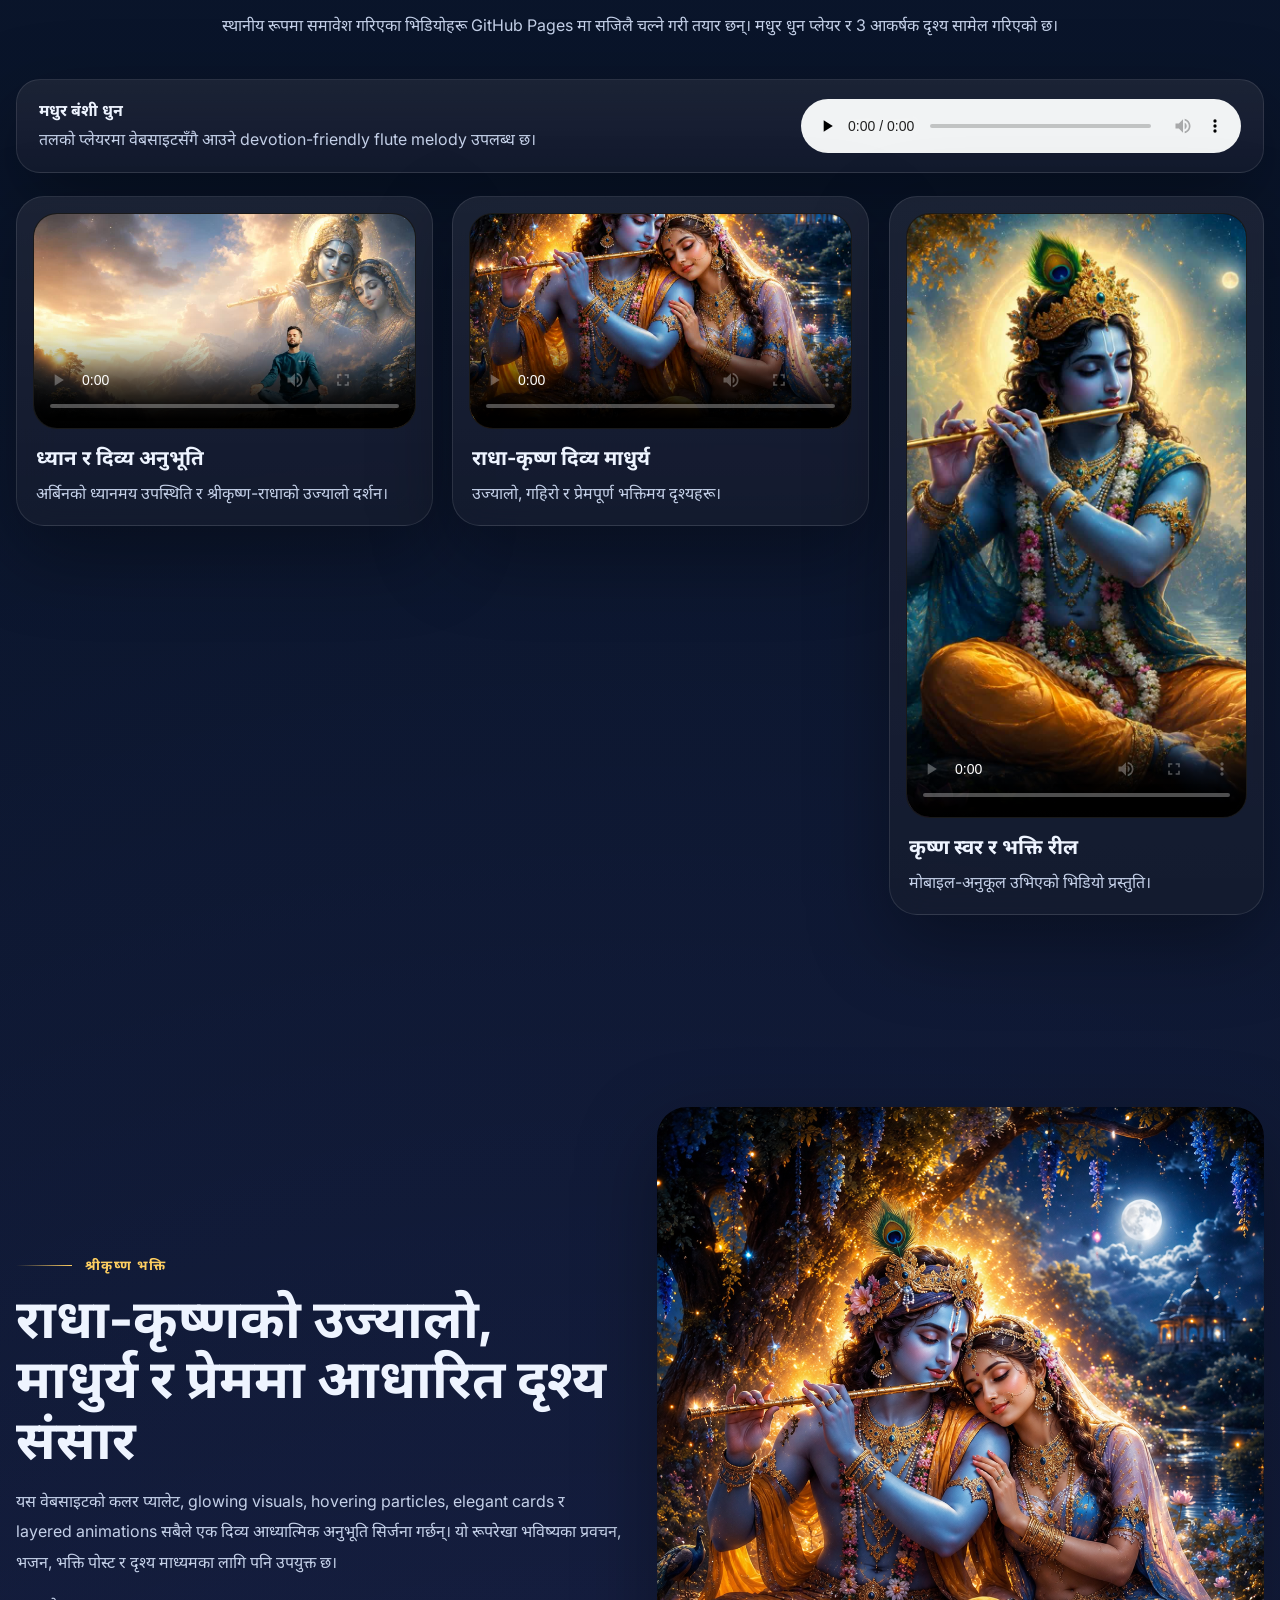
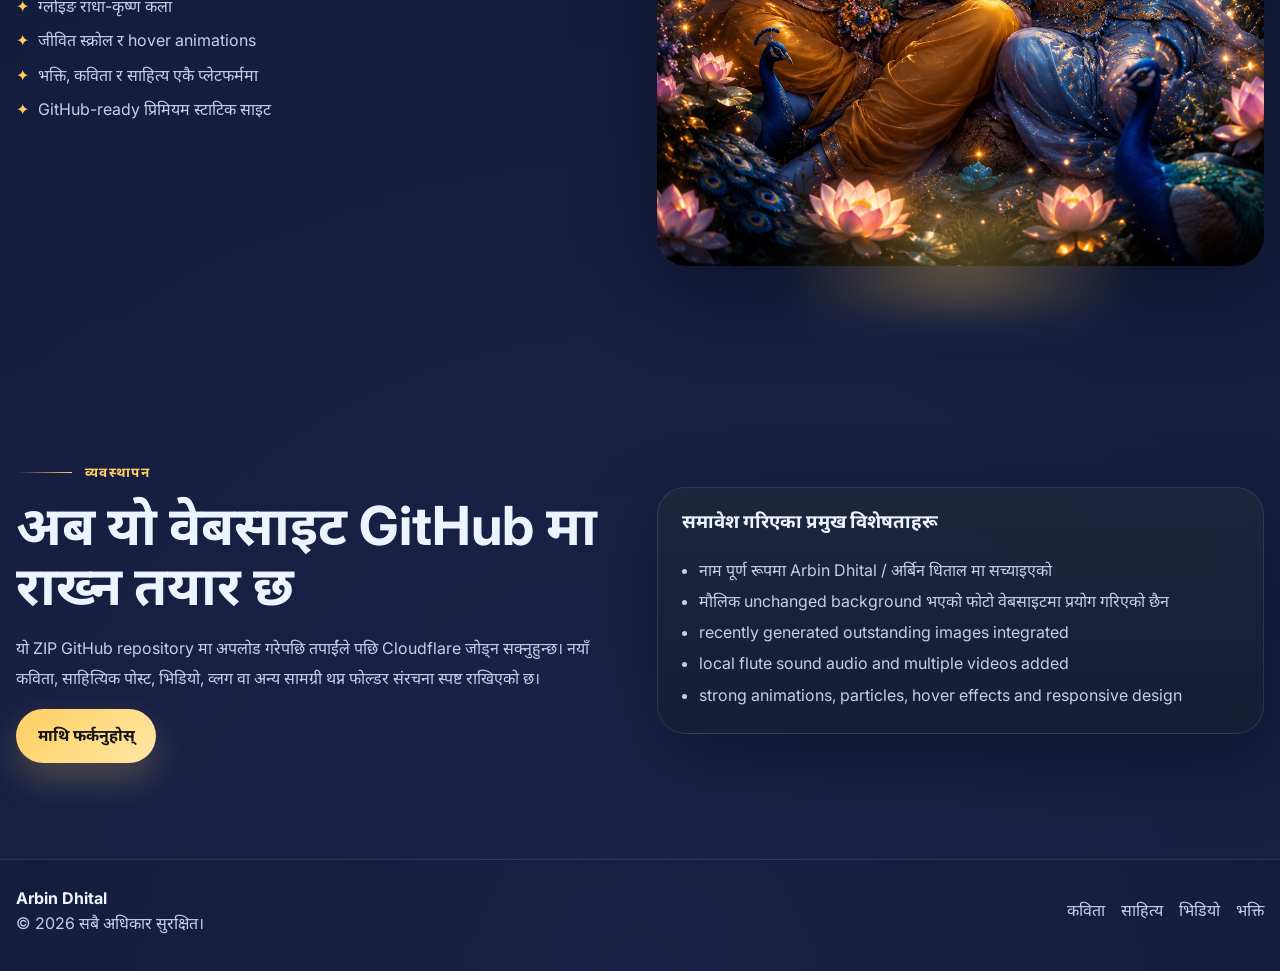
==== commit 361e8239: "Add files via upload" ====
--- a/index.html
+++ b/index.html
@@ -1,16 +1,16 @@
 <!doctype html>
-<html lang="ne" data-theme="dark">
+<html lang="ne" data-theme="dark" data-language="ne">
 <head>
   <meta charset="utf-8">
-  <meta name="viewport" content="width=device-width,initial-scale=1,viewport-fit=cover">
+  <meta name="viewport" content="width=device-width, initial-scale=1, viewport-fit=cover">
   <meta name="theme-color" content="#07101f">
-  <meta name="description" content="अरबिन धितालको आध्यात्मिक, साहित्यिक र काव्यिक डिजिटल गृह — कविता, साहित्य, चिन्तन र कृष्णभक्ति।">
-  <meta name="keywords" content="अरबिन धिताल, Arbin Dhital, नेपाली कविता, साहित्य, अध्यात्म, कृष्ण भक्ति, Nepali poetry">
+  <meta name="description" content="अर्बिन धितालको आध्यात्मिक, साहित्यिक र काव्यिक डिजिटल गृह — कविता, साहित्य, कृष्ण भक्ति, भिडियो, व्लग र अन्तरयात्रा।">
+  <meta name="keywords" content="अर्बिन धिताल, Arbin Dhital, नेपाली कविता, साहित्य, कृष्ण भक्ति, spirituality, sahitya, devotional videos">
   <meta name="author" content="Arbin Dhital">
   <meta property="og:type" content="website">
-  <meta property="og:title" content="अरबिन धिताल — शब्द, साधना र आत्मबोध">
-  <meta property="og:description" content="कविता, साहित्य, चिन्तन, कृष्णभक्ति र जीवनयात्राको डिजिटल गृह।">
-  <meta property="og:image" content="assets/images/hero-devotional.webp">
+  <meta property="og:title" content="अर्बिन धिताल — शब्द, साधना र चेतनाको यात्रा">
+  <meta property="og:description" content="कविता, साहित्य, श्रीकृष्ण भक्ति, मधुर भिडियो र आध्यात्मिक अभिव्यक्तिको प्रिमियम वेबसाइट।">
+  <meta property="og:image" content="assets/images/hero-divine.png">
   <meta property="og:locale" content="ne_NP">
   <meta name="twitter:card" content="summary_large_image">
   <link rel="canonical" href="https://arbindhital.com.np/">
@@ -18,349 +18,278 @@
   <link rel="manifest" href="site.webmanifest">
   <link rel="preconnect" href="https://fonts.googleapis.com">
   <link rel="preconnect" href="https://fonts.gstatic.com" crossorigin>
-  <link href="https://fonts.googleapis.com/css2?family=Cormorant+Garamond:wght@500;600;700&family=Noto+Sans+Devanagari:wght@300;400;500;600;700&family=Noto+Serif+Devanagari:wght@400;500;600;700&family=Inter:wght@400;500;600;700&display=swap" rel="stylesheet">
+  <link href="https://fonts.googleapis.com/css2?family=Inter:wght@400;500;600;700;800&family=Noto+Sans+Devanagari:wght@400;500;600;700;800&family=Noto+Serif+Devanagari:wght@400;500;600;700&display=swap" rel="stylesheet">
   <link rel="stylesheet" href="assets/css/styles.css">
-  <title>अरबिन धिताल — शब्द, साधना र आत्मबोध</title>
-  <script type="application/ld+json">
-  {
-    "@context":"https://schema.org",
-    "@type":"Person",
-    "name":"Arbin Dhital",
-    "url":"https://arbindhital.com.np/",
-    "description":"Poet, literary writer and spiritual seeker",
-    "knowsAbout":["Nepali poetry","Literature","Spirituality","Krishna devotion"]
-  }
-  </script>
+  <title>Arbin Dhital — Spiritual, Literary & Devotional Website</title>
 </head>
 <body>
-  <a class="skip-link" href="#main"><span data-ne="मुख्य सामग्रीमा जानुहोस्" data-en="Skip to main content">मुख्य सामग्रीमा जानुहोस्</span></a>
-  <div class="page-noise" aria-hidden="true"></div>
-  <div class="cursor-aura" aria-hidden="true"></div>
+  <div class="site-noise" aria-hidden="true"></div>
+  <div class="cursor-aura" id="cursorAura" aria-hidden="true"></div>
   <canvas id="particleCanvas" aria-hidden="true"></canvas>
-
   <div class="preloader" id="preloader" aria-hidden="true">
-    <div class="preloader__mark"><img src="assets/images/logo-mark.svg" alt=""></div>
-    <div class="preloader__line"><span></span></div>
+    <div class="preloader__orb"></div>
+    <img src="assets/images/logo-mark.svg" alt="">
+    <p data-ne="उज्यालो यात्राको सुरुवात..." data-en="Starting the luminous journey...">उज्यालो यात्राको सुरुवात...</p>
   </div>
+
+  <a class="skip-link" href="#main" data-ne="मुख्य सामग्रीमा जानुहोस्" data-en="Skip to main content">मुख्य सामग्रीमा जानुहोस्</a>
 
   <header class="site-header" id="top">
     <div class="container nav-shell">
       <a class="brand" href="#home" aria-label="Arbin Dhital home">
-        <img src="assets/images/logo-mark.svg" alt="" width="50" height="50">
-        <span class="brand__text">
+        <img src="assets/images/logo-mark.svg" alt="Arbin Dhital logo" width="54" height="54">
+        <span class="brand__copy">
           <strong>Arbin Dhital</strong>
-          <small data-ne="शब्द • साधना • आत्मबोध" data-en="Words • Devotion • Self-realization">शब्द • साधना • आत्मबोध</small>
+          <small data-ne="शब्द, साधना र चेतनाको यात्रा" data-en="A journey of words, devotion and consciousness">शब्द, साधना र चेतनाको यात्रा</small>
         </span>
       </a>
 
       <nav class="desktop-nav" aria-label="Primary navigation">
-        <a class="is-active" href="#home"><span data-ne="गृहपृष्ठ" data-en="Home">गृहपृष्ठ</span></a>
-        <a href="#about"><span data-ne="मेरो बारेमा" data-en="About">मेरो बारेमा</span></a>
-        <a href="#poem"><span data-ne="कविता" data-en="Poetry">कविता</span></a>
-        <a href="#library"><span data-ne="साहित्य" data-en="Literature">साहित्य</span></a>
-        <a href="#devotion"><span data-ne="कृष्णभक्ति" data-en="Devotion">कृष्णभक्ति</span></a>
-        <a href="#contact"><span data-ne="सम्पर्क" data-en="Contact">सम्पर्क</span></a>
+        <a class="is-active" href="#home" data-ne="गृहपृष्ठ" data-en="Home">गृहपृष्ठ</a>
+        <a href="#about" data-ne="मेरो बारेमा" data-en="About">मेरो बारेमा</a>
+        <a href="#poem" data-ne="कविताहरू" data-en="Poetry">कविताहरू</a>
+        <a href="#library" data-ne="साहित्य" data-en="Literature">साहित्य</a>
+        <a href="#videos" data-ne="भिडियो" data-en="Videos">भिडियो</a>
+        <a href="#devotion" data-ne="भक्ति" data-en="Devotion">भक्ति</a>
+        <a href="#contact" data-ne="सम्पर्क" data-en="Contact">सम्पर्क</a>
       </nav>
 
       <div class="nav-actions">
-        <button class="icon-button language-toggle" id="languageToggle" type="button" aria-label="Switch language">
-          <span class="language-toggle__flag">अ</span>
-          <span id="languageLabel">EN</span>
-        </button>
-        <button class="icon-button theme-toggle" id="themeToggle" type="button" aria-label="Switch color theme">
-          <svg class="theme-icon theme-icon--sun" viewBox="0 0 24 24" aria-hidden="true"><circle cx="12" cy="12" r="4"/><path d="M12 2v2M12 20v2M4.93 4.93l1.42 1.42M17.66 17.66l1.41 1.41M2 12h2M20 12h2M4.93 19.07l1.42-1.42M17.66 6.34l1.41-1.41"/></svg>
-          <svg class="theme-icon theme-icon--moon" viewBox="0 0 24 24" aria-hidden="true"><path d="M21 12.79A9 9 0 1 1 11.21 3 7 7 0 0 0 21 12.79Z"/></svg>
-        </button>
-        <button class="menu-toggle" id="menuToggle" type="button" aria-label="Open navigation" aria-expanded="false">
-          <span></span><span></span><span></span>
-        </button>
+        <label class="search-chip" aria-label="Search">
+          <svg viewBox="0 0 24 24" aria-hidden="true"><circle cx="11" cy="11" r="7"></circle><path d="m20 20-3.5-3.5"></path></svg>
+          <input type="text" data-placeholder-ne="खोज्नुहोस्..." data-placeholder-en="Search..." placeholder="खोज्नुहोस्...">
+        </label>
+        <button class="icon-chip" id="themeToggle" type="button" aria-label="Switch color theme"><span>☀</span><span>☾</span></button>
+        <button class="lang-chip" id="languageToggle" type="button" aria-label="Switch language"><span class="lang-chip__bubble">अ</span><span id="languageLabel">EN</span></button>
+        <button class="menu-toggle" id="menuToggle" type="button" aria-label="Open menu" aria-expanded="false"><span></span><span></span><span></span></button>
       </div>
     </div>
     <div class="mobile-nav" id="mobileNav">
-      <a href="#home"><span data-ne="गृहपृष्ठ" data-en="Home">गृहपृष्ठ</span></a>
-      <a href="#about"><span data-ne="मेरो बारेमा" data-en="About">मेरो बारेमा</span></a>
-      <a href="#poem"><span data-ne="कविता" data-en="Poetry">कविता</span></a>
-      <a href="#library"><span data-ne="साहित्य" data-en="Literature">साहित्य</span></a>
-      <a href="#devotion"><span data-ne="कृष्णभक्ति" data-en="Devotion">कृष्णभक्ति</span></a>
-      <a href="#contact"><span data-ne="सम्पर्क" data-en="Contact">सम्पर्क</span></a>
+      <a href="#home" data-ne="गृहपृष्ठ" data-en="Home">गृहपृष्ठ</a>
+      <a href="#about" data-ne="मेरो बारेमा" data-en="About">मेरो बारेमा</a>
+      <a href="#poem" data-ne="कविताहरू" data-en="Poetry">कविताहरू</a>
+      <a href="#library" data-ne="साहित्य" data-en="Literature">साहित्य</a>
+      <a href="#videos" data-ne="भिडियो" data-en="Videos">भिडियो</a>
+      <a href="#devotion" data-ne="भक्ति" data-en="Devotion">भक्ति</a>
+      <a href="#contact" data-ne="सम्पर्क" data-en="Contact">सम्पर्क</a>
     </div>
   </header>
 
   <main id="main">
-    <section class="hero section" id="home">
-      <div class="hero__aurora hero__aurora--one" aria-hidden="true"></div>
-      <div class="hero__aurora hero__aurora--two" aria-hidden="true"></div>
+    <section class="hero" id="home">
+      <div class="hero__backdrop"><img src="assets/images/hero-divine.png" alt="A luminous artistic scene featuring Arbin Dhital meditating beneath a divine Krishna-Radha vision"></div>
+      <div class="hero__wash"></div>
+      <span class="floating-orb floating-orb--one"></span>
+      <span class="floating-orb floating-orb--two"></span>
+      <span class="floating-feather feather-one">❧</span>
+      <span class="floating-feather feather-two">❧</span>
       <div class="container hero__grid">
-        <div class="hero__content reveal">
-          <div class="eyebrow">
-            <span class="eyebrow__dot"></span>
-            <span data-ne="अन्तर्यात्राको डिजिटल गृह" data-en="A digital home for the inner journey">अन्तर्यात्राको डिजिटल गृह</span>
-          </div>
+        <div class="hero__copy reveal">
+          <div class="eyebrow"><span></span><b data-ne="आध्यात्मिकता • कविता • साहित्य • श्रीकृष्ण प्रेम" data-en="Spirituality • Poetry • Literature • Krishna Devotion">आध्यात्मिकता • कविता • साहित्य • श्रीकृष्ण प्रेम</b></div>
           <h1>
-            <span data-ne="शब्दमा शान्ति," data-en="Stillness in words,">शब्दमा शान्ति,</span><br>
-            <span data-ne="हृदयमा भक्ति," data-en="devotion in the heart,">हृदयमा भक्ति,</span><br>
-            <em data-ne="जीवनमा आत्मबोध।" data-en="self-realization in life.">जीवनमा आत्मबोध।</em>
+            <span data-ne="शब्दमा शान्ति," data-en="Peace in words,">शब्दमा शान्ति,</span>
+            <span data-ne="मौनतामा अर्थ," data-en="meaning in silence,">मौनतामा अर्थ,</span>
+            <em data-ne="मनमा कृष्ण, जीवनमा यात्रा।" data-en="Krishna in the heart, journey in life.">मनमा कृष्ण, जीवनमा यात्रा।</em>
           </h1>
-          <p class="hero__lead" data-ne="कविता, साहित्य, चिन्तन र श्रीकृष्णप्रतिको प्रेममार्फत मनको मौनता र आत्माको विराटता खोज्ने एउटा आत्मीय स्थान।" data-en="An intimate space exploring inner stillness and the vastness of the self through poetry, literature, reflection and love for Shri Krishna.">कविता, साहित्य, चिन्तन र श्रीकृष्णप्रतिको प्रेममार्फत मनको मौनता र आत्माको विराटता खोज्ने एउटा आत्मीय स्थान।</p>
+          <p data-ne="अर्बिन धितालको यो डिजिटल गृह कविता, साहित्य, साधना, श्रीकृष्ण भक्ति र जीवनका सूक्ष्म भावनालाई उज्यालो, सिनेमा-जस्तो र अत्याधुनिक अनुभवमा रूपान्तरण गर्दछ।" data-en="This digital home of Arbin Dhital transforms poetry, literature, devotion, spirituality and the subtle emotions of life into a luminous, cinematic and modern experience.">अर्बिन धितालको यो डिजिटल गृह कविता, साहित्य, साधना, श्रीकृष्ण भक्ति र जीवनका सूक्ष्म भावनालाई उज्यालो, सिनेमा-जस्तो र अत्याधुनिक अनुभवमा रूपान्तरण गर्दछ।</p>
           <div class="hero__actions">
-            <a class="button button--primary" href="#poem">
-              <span data-ne="मुख्य कविता पढ्नुहोस्" data-en="Read the featured poem">मुख्य कविता पढ्नुहोस्</span>
-              <svg viewBox="0 0 24 24" aria-hidden="true"><path d="m9 18 6-6-6-6"/></svg>
-            </a>
-            <a class="button button--ghost" href="#library">
-              <span data-ne="साहित्यिक संसार" data-en="Explore the library">साहित्यिक संसार</span>
-            </a>
-          </div>
-          <div class="hero__mantra" aria-label="Site themes">
-            <span><b>०१</b><i data-ne="कविता" data-en="Poetry">कविता</i></span>
-            <span><b>०२</b><i data-ne="साहित्य" data-en="Literature">साहित्य</i></span>
-            <span><b>०३</b><i data-ne="चिन्तन" data-en="Reflection">चिन्तन</i></span>
-            <span><b>०४</b><i data-ne="भक्ति" data-en="Devotion">भक्ति</i></span>
-          </div>
-        </div>
-
-        <div class="hero__visual reveal reveal--delay" id="heroVisual">
-          <div class="hero-art">
-            <img src="assets/images/hero-devotional.webp" alt="A meditative portrait accompanied by a serene artistic representation of Lord Krishna" width="1400" height="1198" fetchpriority="high">
-            <div class="hero-art__veil"></div>
-            <div class="hero-art__halo" aria-hidden="true"></div>
-            <div class="hero-art__quote glass-panel">
-              <svg viewBox="0 0 32 32" aria-hidden="true"><path d="M8.7 19.7H4.5c-.5-5.7 2-9.5 7.3-11.5l1.2 2.2c-3.2 1.4-4.8 3.5-4.7 6.2h3.3v7.2H4.7v-4.1h4Zm14.6 0h-4.2c-.5-5.7 2-9.5 7.3-11.5l1.2 2.2c-3.2 1.4-4.8 3.5-4.7 6.2h3.3v7.2h-6.9v-4.1h4Z"/></svg>
-              <p data-ne="आफूलाई चिन्नु भनेको संसारबाट भाग्नु होइन—आफ्नो प्रकाशमा फर्कनु हो।" data-en="To know yourself is not to flee the world—it is to return to your own light.">आफूलाई चिन्नु भनेको संसारबाट भाग्नु होइन—आफ्नो प्रकाशमा फर्कनु हो।</p>
-            </div>
-            <span class="floating-feather floating-feather--one" aria-hidden="true">❧</span>
-            <span class="floating-feather floating-feather--two" aria-hidden="true">❧</span>
-          </div>
-        </div>
-      </div>
-      <a class="scroll-cue" href="#about" aria-label="Scroll to the next section"><span></span></a>
+            <a class="button button--primary" href="#poem" data-ne="मुख्य कविता पढ्नुहोस्" data-en="Read featured poem">मुख्य कविता पढ्नुहोस्</a>
+            <a class="button button--ghost" href="#videos" data-ne="मधुर भिडियो हेर्नुहोस्" data-en="Watch devotional videos">मधुर भिडियो हेर्नुहोस्</a>
+          </div>
+          <div class="hero__quick-grid">
+            <article class="quick-card glass"><i>✦</i><div><strong data-ne="कविता" data-en="Poetry">कविता</strong><small data-ne="मनका स्वर" data-en="Voices of the soul">मनका स्वर</small></div></article>
+            <article class="quick-card glass"><i>✦</i><div><strong data-ne="साहित्य" data-en="Literature">साहित्य</strong><small data-ne="विचार, अनुभूति" data-en="Thoughts & reflections">विचार, अनुभूति</small></div></article>
+            <article class="quick-card glass"><i>✦</i><div><strong data-ne="ब्लग / व्लग" data-en="Blogs / Vlogs">ब्लग / व्लग</strong><small data-ne="भविष्यका सामग्री" data-en="Future content">भविष्यका सामग्री</small></div></article>
+            <article class="quick-card glass"><i>✦</i><div><strong data-ne="कृष्ण भक्ति" data-en="Krishna Devotion">कृष्ण भक्ति</strong><small data-ne="प्रेम र माधुर्य" data-en="Love & sweetness">प्रेम र माधुर्य</small></div></article>
+          </div>
+        </div>
+
+        <aside class="hero__poem-card glass reveal reveal--delay" data-tilt>
+          <div class="poem-card__header">
+            <div><small data-ne="आजको विशेष कविता" data-en="Featured poem of the day">आजको विशेष कविता</small><h2 data-ne="के पाउने यहाँ तिमिले?" data-en="What will you gain here?">के पाउने यहाँ तिमिले?</h2></div>
+            <span class="quote-mark">❝</span>
+          </div>
+          <div class="poem-card__snippet">
+            <p>के पाउने यहाँ तिमिले?<br>अनि के गुमाउने?<br>कहिले नभएको तिम्रो साथमा छ आज<br>तिम्रो साथको भोलि अर्कैको हुनेछ ।<br>कहिले ख्याल गरेका छौ??<br>जुन शरिरको लागि जुटाएका छौ<br>प्रयत्नरत छौ त्यो नै तिमी होइनौ।</p>
+          </div>
+          <a href="#poem" class="text-arrow" data-ne="पूर्ण कविता पढ्नुहोस्" data-en="Read the full poem">पूर्ण कविता पढ्नुहोस्</a>
+          <div class="poem-card__glow"></div>
+        </aside>
+      </div>
+      <a class="scroll-cue" href="#about" aria-label="Scroll to next section"><span></span></a>
     </section>
 
     <section class="section about" id="about">
       <div class="container about__grid">
-        <div class="about__portrait reveal">
-          <div class="portrait-frame">
-            <img src="assets/images/meditation-original.webp" alt="Arbin Dhital meditating in a green natural setting" loading="lazy">
-            <div class="portrait-frame__line"></div>
-            <div class="portrait-frame__badge glass-panel">
-              <img src="assets/images/logo-mark.svg" alt="">
-              <span data-ne="लेखक • साधक • शब्दयात्री" data-en="Writer • Seeker • Wayfarer of words">लेखक • साधक • शब्दयात्री</span>
+        <div class="about__left reveal">
+          <div class="section-kicker"><span></span><b data-ne="मेरो बारेमा" data-en="About me">मेरो बारेमा</b></div>
+          <h2 data-ne="अर्बिन धिताल — साधना, साहित्य र जीवनभावको एकात्म यात्रा" data-en="Arbin Dhital — a union of devotion, literature and the inner life">अर्बिन धिताल — साधना, साहित्य र जीवनभावको एकात्म यात्रा</h2>
+          <p data-ne="यो वेबसाइट केवल परिचय होइन; यो एक सजीव आध्यात्मिक-साहित्यिक आकाश हो। यहाँ कविता, निबन्ध, अनुभव, भावनात्मक लेख, भविष्यका ब्लग पोस्ट, भिडियो सामग्री र व्लगहरूलाई सौन्दर्यपूर्ण ढङ्गले प्रस्तुत गर्न मिल्ने गरी सबै संरचना तयार गरिएको छ।" data-en="This website is not merely a profile; it is a living spiritual-literary universe. It has been structured to beautifully present poems, essays, reflections, emotional writing, future blog posts, videos and vlogs.">यो वेबसाइट केवल परिचय होइन; यो एक सजीव आध्यात्मिक-साहित्यिक आकाश हो। यहाँ कविता, निबन्ध, अनुभव, भावनात्मक लेख, भविष्यका ब्लग पोस्ट, भिडियो सामग्री र व्लगहरूलाई सौन्दर्यपूर्ण ढङ्गले प्रस्तुत गर्न मिल्ने गरी सबै संरचना तयार गरिएको छ।</p>
+          <div class="about__points">
+            <article class="glass point-card"><h3 data-ne="आध्यात्मिकता" data-en="Spirituality">आध्यात्मिकता</h3><p data-ne="आत्मबोध, मौनता, वैराग्य र ध्यानको मार्ग।" data-en="The path of self-realization, silence, detachment and meditation.">आत्मबोध, मौनता, वैराग्य र ध्यानको मार्ग।</p></article>
+            <article class="glass point-card"><h3 data-ne="साहित्य" data-en="Literature">साहित्य</h3><p data-ne="शब्दमार्फत जीवनका सुक्ष्म प्रश्नहरूसँग संवाद।" data-en="Dialogue with life’s subtle questions through words.">शब्दमार्फत जीवनका सुक्ष्म प्रश्नहरूसँग संवाद।</p></article>
+            <article class="glass point-card"><h3 data-ne="भक्ति" data-en="Devotion">भक्ति</h3><p data-ne="श्रीकृष्णप्रतिको प्रेम, माधुर्य र समर्पणको अनुभव।" data-en="The experience of love, sweetness and surrender to Shri Krishna.">श्रीकृष्णप्रतिको प्रेम, माधुर्य र समर्पणको अनुभव।</p></article>
+          </div>
+        </div>
+        <div class="about__right reveal reveal--delay">
+          <div class="showcase-card showcase-card--large"><img src="assets/images/radha-krishna-glow.png" alt="Radiant Radha-Krishna illustration glowing in a moonlit garden"></div>
+          <div class="showcase-card showcase-card--floating glass" data-tilt>
+            <img src="assets/images/logo-mark.svg" alt="">
+            <div>
+              <strong data-ne="शब्द • साधना • प्रेम" data-en="Words • Devotion • Love">शब्द • साधना • प्रेम</strong>
+              <p data-ne="उज्यालो दृश्य, जीवित एनिमेशन र भक्तिमय सौन्दर्य।" data-en="Luminous visuals, living animations and devotional beauty.">उज्यालो दृश्य, जीवित एनिमेशन र भक्तिमय सौन्दर्य।</p>
             </div>
           </div>
         </div>
-        <div class="about__content reveal reveal--delay">
-          <div class="section-kicker"><span></span><b data-ne="मेरो बारेमा" data-en="About">मेरो बारेमा</b></div>
-          <h2 data-ne="मनको मौनताबाट जन्मिएका शब्दहरू" data-en="Words born from inner stillness">मनको मौनताबाट जन्मिएका शब्दहरू</h2>
-          <p class="lead" data-ne="यो वेबसाइट कुनै साधारण परिचयपत्र होइन। यो कविता, आध्यात्मिक अनुभूति, साहित्यिक खोज र जीवनप्रतिको गहिरो प्रश्नहरूको जीवित अभिलेख हो।" data-en="This website is more than a profile. It is a living archive of poetry, spiritual experience, literary inquiry and the deeper questions of life.">यो वेबसाइट कुनै साधारण परिचयपत्र होइन। यो कविता, आध्यात्मिक अनुभूति, साहित्यिक खोज र जीवनप्रतिको गहिरो प्रश्नहरूको जीवित अभिलेख हो।</p>
-          <p data-ne="यहाँ प्रकाशित प्रत्येक रचनाले बाहिरी संसारभन्दा परको यात्रातर्फ संकेत गर्छ—जहाँ शब्द विचार बन्छ, विचार ध्यान बन्छ र ध्यान आत्मबोधतर्फ खुल्छ।" data-en="Each work published here points toward a journey beyond the visible world—where words become reflection, reflection becomes meditation, and meditation opens into self-realization.">यहाँ प्रकाशित प्रत्येक रचनाले बाहिरी संसारभन्दा परको यात्रातर्फ संकेत गर्छ—जहाँ शब्द विचार बन्छ, विचार ध्यान बन्छ र ध्यान आत्मबोधतर्फ खुल्छ।</p>
-          <div class="about__values">
-            <article><span>✦</span><div><h3 data-ne="आध्यात्मिकता" data-en="Spirituality">आध्यात्मिकता</h3><p data-ne="आत्मचिन्तन, मौनता र साधनाको आन्तरिक यात्रा।" data-en="An inward journey through contemplation, silence and practice.">आत्मचिन्तन, मौनता र साधनाको आन्तरिक यात्रा।</p></div></article>
-            <article><span>✦</span><div><h3 data-ne="साहित्य" data-en="Literature">साहित्य</h3><p data-ne="मानवीय अनुभूति र चेतनालाई शब्दमा उतार्ने प्रयत्न।" data-en="An effort to render human experience and consciousness in words.">मानवीय अनुभूति र चेतनालाई शब्दमा उतार्ने प्रयत्न।</p></div></article>
-            <article><span>✦</span><div><h3 data-ne="कृष्णभक्ति" data-en="Krishna devotion">कृष्णभक्ति</h3><p data-ne="प्रेम, समर्पण र दिव्य माधुर्यप्रतिको भावपूर्ण निष्ठा।" data-en="A heartfelt devotion to divine love, surrender and sweetness.">प्रेम, समर्पण र दिव्य माधुर्यप्रतिको भावपूर्ण निष्ठा।</p></div></article>
-          </div>
+      </div>
+    </section>
+
+    <section class="section cards-highlight" id="library">
+      <div class="container">
+        <div class="section-heading reveal">
+          <div class="section-kicker section-kicker--center"><span></span><b data-ne="मुख्य, सामग्री" data-en="Main sections">मुख्य, सामग्री</b><span></span></div>
+          <h2 data-ne="भविष्यमा सामग्री थप्न सकिने आकर्षक र व्यवस्थित खण्डहरू" data-en="Beautiful and expandable sections for future content">भविष्यमा सामग्री थप्न सकिने आकर्षक र व्यवस्थित खण्डहरू</h2>
+          <p data-ne="कविता, साहित्य, ब्लग, भिडियो, व्लग र प्रेरणादायी दृश्य सामग्री राख्न मिल्ने प्रिमियम कार्ड प्रणाली।" data-en="A premium card system ready for poems, literature, blogs, videos, vlogs and inspirational visual content.">कविता, साहित्य, ब्लग, भिडियो, व्लग र प्रेरणादायी दृश्य सामग्री राख्न मिल्ने प्रिमियम कार्ड प्रणाली।</p>
+        </div>
+        <div class="feature-card-grid">
+          <article class="feature-card reveal" data-tilt>
+            <div class="feature-card__img"><img src="assets/images/contemplation.jpg" alt="Poetry preview image" loading="lazy"></div>
+            <div class="feature-card__body"><span data-ne="कविताहरू" data-en="Poems">कविताहरू</span><h3 data-ne="मनको स्वरहरू" data-en="Voices of the heart">मनको स्वरहरू</h3><p data-ne="नयाँ कविता, श्रृङ्खला पोस्ट र वाचन सामग्रीका लागि।" data-en="For new poems, series posts and recitation content.">नयाँ कविता, श्रृङ्खला पोस्ट र वाचन सामग्रीका लागि।</p></div>
+          </article>
+          <article class="feature-card reveal reveal--delay" data-tilt>
+            <div class="feature-card__img"><img src="assets/images/krishna-glow.png" alt="Literary and devotional preview image" loading="lazy"></div>
+            <div class="feature-card__body"><span data-ne="साहित्य" data-en="Literature">साहित्य</span><h3 data-ne="विचार, अनुभूति र लेखहरू" data-en="Reflections and literary writing">विचार, अनुभूति र लेखहरू</h3><p data-ne="निबन्ध, सहृदय लेख र गहिरा जीवनदृष्टिका लागि।" data-en="For essays, heartfelt prose and deeper reflections on life.">निबन्ध, सहृदय लेख र गहिरा जीवनदृष्टिका लागि।</p></div>
+          </article>
+          <article class="feature-card reveal reveal--delay-2" data-tilt>
+            <div class="feature-card__img"><img src="assets/images/video-poster-meditation.jpg" alt="Blog and vlog preview image" loading="lazy"></div>
+            <div class="feature-card__body"><span data-ne="ब्लग" data-en="Blog">ब्लग</span><h3 data-ne="अनुभूति, जीवन र यात्रा" data-en="Life, insight and journey">अनुभूति, जीवन र यात्रा</h3><p data-ne="भविष्यका ब्लग, विचार र दैनिक साधनाका टिपोटहरू।" data-en="For future blogs, reflections and notes from daily spiritual practice.">भविष्यका ब्लग, विचार र दैनिक साधनाका टिपोटहरू।</p></div>
+          </article>
+          <article class="feature-card reveal reveal--delay-3" data-tilt>
+            <div class="feature-card__img"><img src="assets/images/video-poster-krishna.jpg" alt="Video section preview image" loading="lazy"></div>
+            <div class="feature-card__body"><span data-ne="भिडियो / व्लग" data-en="Videos / Vlogs">भिडियो / व्लग</span><h3 data-ne="श्रव्य-दृश्य भक्तिमय सामग्री" data-en="Audiovisual devotional content">श्रव्य-दृश्य भक्तिमय सामग्री</h3><p data-ne="मधुर flute sounds, devotional clips र spiritual vlogs का लागि।" data-en="For gentle flute sounds, devotional clips and spiritual vlogs.">मधुर flute sounds, devotional clips र spiritual vlogs का लागि।</p></div>
+          </article>
         </div>
       </div>
     </section>
 
     <section class="section poem-section" id="poem">
-      <div class="poem-section__halo" aria-hidden="true"></div>
+      <div class="container poem__grid">
+        <div class="poem__visual reveal">
+          <img src="assets/images/contemplation.jpg" alt="A contemplative scene of silence and inner awareness" loading="lazy">
+          <div class="poem__visual-meta glass"><span data-ne="विषय" data-en="Themes">विषय</span><div><i data-ne="आत्मबोध" data-en="Self-realization">आत्मबोध</i><i data-ne="अनित्य" data-en="Impermanence">अनित्य</i><i data-ne="मोह" data-en="Attachment">मोह</i></div></div>
+        </div>
+        <article class="poem__content glass reveal reveal--delay">
+          <div class="poem__topline">
+            <div class="section-kicker"><span></span><b data-ne="विशेष कविता" data-en="Featured poem">विशेष कविता</b></div>
+            <div class="poem__tools">
+              <button id="copyPoem" type="button" data-ne="प्रतिलिपि" data-en="Copy">प्रतिलिपि</button>
+              <button id="readingMode" type="button" data-ne="पठन मोड" data-en="Reading mode">पठन मोड</button>
+            </div>
+          </div>
+          <h2 data-ne="के पाउने यहाँ तिमिले?" data-en="What will you gain here?">के पाउने यहाँ तिमिले?</h2>
+          <div class="poem-text" id="poemText">
+            <p>के पाउने यहाँ तिमिले?<br>अनि के गुमाउने?<br>कहिले नभएको तिम्रो साथमा छ आज<br>तिम्रो साथको भोलि अर्कैको हुनेछ ।<br>कहिले ख्याल गरेका छौ??<br>जुन शरिरको लागि जुटाएका छौ<br>प्रयत्नरत छौ त्यो नै तिमी होइनौ।</p>
+
+            <p>अन्जान भविस्यको निमित्त<br>परिचित वर्तमानमा तड्पिरहेछौ किन !!<br>दुई दिनको लागि तयारी गर्छौ तर<br>अन्जान यात्राको वेवास्ता किन गर्दैछौ<br>तिमी त सदा ऐश्वर्यले भरिएका छौ<br>तर आफुलाइ चिन्न चाहेनौ कहिले।<br>अनवरत छौ भोग्न तिमी संसार<br>जन्म मृत्युको यो अनित्यमा ।<br>तिम्रो तप तिम्रो बिरुद्ध छ आज<br>अनि सपना जड संजाल को बिज ।</p>
+
+            <p>धर्तिको अंशलाइ तिमी आफू नभन<br>तर आफुलाइ जान्न ढिला नगर ।<br>तिमी बलेको प्रकाश हौ सदा प्रकाशित छौ<br>अन्धकारको पर्दाले आफुलाइ नढाक<br>अनित्य संसारलाइ नित्यको आखाले नहेर<br>छोड्ने बस्तुको मोहमा नपर</p>
+
+            <p>भोगको सुखमा दौडिदै गर्दा<br>तिमी परमरसबाट बिमुख भयौ<br>आफुलाइ जान्दैमा तिमी गुम्दैनौ  नडराउ<br>शुन्यमा शुन्यसरी बिलाउदैनौ ।<br>बरु भरिन्छौ यसअघी खाली थियौ<br>सुक्ष्मबाट बिराटतामा तिमी अघाउदैनौ ।</p>
+          </div>
+          <div class="poem-signature">— <span>अर्बिन धिताल / Arbin Dhital</span></div>
+        </article>
+      </div>
+    </section>
+
+    <section class="section videos" id="videos">
       <div class="container">
-        <div class="section-heading section-heading--center reveal">
-          <div class="section-kicker"><span></span><b data-ne="विशेष कविता" data-en="Featured poem">विशेष कविता</b><span></span></div>
-          <h2 data-ne="के पाउने यहाँ तिमिले?" data-en="What will you gain here?">के पाउने यहाँ तिमिले?</h2>
-          <p data-ne="शरीर, मोह, अनित्यता र आत्मप्रकाशमाथि एउटा ध्यानपूर्ण काव्ययात्रा।" data-en="A contemplative poetic journey through the body, attachment, impermanence and the light of the self.">शरीर, मोह, अनित्यता र आत्मप्रकाशमाथि एउटा ध्यानपूर्ण काव्ययात्रा।</p>
-        </div>
-
-        <div class="poem-layout">
-          <aside class="poem-aside reveal">
-            <div class="poem-aside__image">
-              <img src="assets/images/contemplation.webp" alt="A solitary contemplative figure seated before a mist-covered forest" loading="lazy">
-              <div class="poem-aside__overlay"></div>
-              <img class="poem-aside__lotus" src="assets/images/lotus.svg" alt="">
-            </div>
-            <div class="poem-aside__meta glass-panel">
-              <span data-ne="विषय" data-en="Themes">विषय</span>
-              <div><i data-ne="आत्मबोध" data-en="Self-realization">आत्मबोध</i><i data-ne="अनित्यता" data-en="Impermanence">अनित्यता</i><i data-ne="वैराग्य" data-en="Detachment">वैराग्य</i></div>
-            </div>
-          </aside>
-
-          <article class="poem-card reveal reveal--delay" id="poemCard">
-            <div class="poem-card__topline">
-              <span class="poem-card__ornament">॥</span>
-              <div class="poem-tools">
-                <button id="copyPoem" type="button" title="Copy poem">
-                  <svg viewBox="0 0 24 24" aria-hidden="true"><rect x="9" y="9" width="11" height="11" rx="2"/><path d="M5 15H4a2 2 0 0 1-2-2V4a2 2 0 0 1 2-2h9a2 2 0 0 1 2 2v1"/></svg>
-                  <span data-ne="प्रतिलिपि" data-en="Copy">प्रतिलिपि</span>
-                </button>
-                <button id="readingMode" type="button" title="Focus reading mode">
-                  <svg viewBox="0 0 24 24" aria-hidden="true"><path d="M4 19.5A2.5 2.5 0 0 1 6.5 17H20"/><path d="M6.5 2H20v20H6.5A2.5 2.5 0 0 1 4 19.5v-15A2.5 2.5 0 0 1 6.5 2Z"/></svg>
-                  <span data-ne="पठन मोड" data-en="Reading mode">पठन मोड</span>
-                </button>
-              </div>
-            </div>
-
-            <div class="poem-text poem-text--ne" data-language-block="ne">
-              <p>के पाउने यहाँ तिमिले?<br>अनि के गुमाउने?<br>कहिले नभएको तिम्रो साथमा छ आज<br>तिम्रो साथको भोलि अर्कैको हुनेछ ।<br>कहिले ख्याल गरेका छौ??<br>जुन शरिरको लागि जुटाएका छौ<br>प्रयत्नरत छौ त्यो नै तिमी होइनौ।</p>
-              <p>अन्जान भविस्यको निमित्त<br>परिचित वर्तमानमा तड्पिरहेछौ किन !!<br>दुई दिनको लागि तयारी गर्छौ तर<br>अन्जान यात्राको वेवास्ता किन गर्दैछौ<br>तिमी त सदा ऐश्वर्यले भरिएका छौ<br>तर आफुलाइ चिन्न चाहेनौ कहिले।<br>अनवरत छौ भोग्न तिमी संसार<br>जन्म मृत्युको यो अनित्यमा ।<br>तिम्रो तप तिम्रो बिरुद्ध छ आज<br>अनि सपना जड संजाल को बिज ।</p>
-              <p>धर्तिको अंशलाइ तिमी आफू नभन<br>तर आफुलाइ जान्न ढिला नगर ।<br>तिमी बलेको प्रकाश हौ सदा प्रकाशित छौ<br>अन्धकारको पर्दाले आफुलाइ नढाक<br>अनित्य संसारलाइ नित्यको आखाले नहेर<br>छोड्ने बस्तुको मोहमा नपर</p>
-              <p>भोगको सुखमा दौडिदै गर्दा<br>तिमी परमरसबाट बिमुख भयौ<br>आफुलाइ जान्दैमा तिमी गुम्दैनौ&nbsp; नडराउ<br>शुन्यमा शुन्यसरी बिलाउदैनौ ।<br>बरु भरिन्छौ यसअघी खाली थियौ<br>सुक्ष्मबाट बिराटतामा तिमी अघाउदैनौ ।</p>
-            </div>
-
-            <div class="poem-text poem-text--en" data-language-block="en" hidden>
-              <p>What will you gain here?<br>And what can you lose?<br>What was never yours is beside you today;<br>tomorrow, what is with you will belong to another.<br>Have you ever truly noticed?<br>The body for which you gather and strive—<br>it is not who you are.</p>
-              <p>For an unknown future,<br>why do you suffer within the familiar present?<br>You prepare for two brief days,<br>yet neglect the journey whose destination is unknown.<br>You have always been filled with divine abundance,<br>but never wished to know yourself.<br>Restlessly you seek to consume the world<br>within this impermanent cycle of birth and death.<br>Today, even your austerity stands against you,<br>and your dream is a seed of the inert web.</p>
-              <p>Do not call a fragment of earth your true self,<br>yet do not delay in knowing who you are.<br>You are a burning light, eternally luminous;<br>do not veil yourself with darkness.<br>Do not behold the transient world<br>through the eyes of permanence;<br>do not cling to what must be left behind.</p>
-              <p>While running after the pleasure of possession,<br>you turned away from the supreme nectar.<br>Do not fear: knowing yourself will not make you disappear.<br>You will not dissolve into emptiness like emptiness.<br>Instead, you will become full, where once you were empty;<br>moving from the subtle into the vast,<br>you will never be exhausted.</p>
-            </div>
-            <footer class="poem-signature"><span>—</span> Arbin Dhital</footer>
-          </article>
-        </div>
-      </div>
-    </section>
-
-    <section class="section library" id="library">
-      <div class="container">
-        <div class="section-heading library__heading reveal">
+        <div class="section-heading reveal">
+          <div class="section-kicker section-kicker--center"><span></span><b data-ne="भिडियो र धुन" data-en="Videos & melody">भिडियो र धुन</b><span></span></div>
+          <h2 data-ne="उत्कृष्ट भक्तिमय भिडियोहरू र मधुर flute sounds" data-en="Outstanding devotional videos and gentle flute sounds">उत्कृष्ट भक्तिमय भिडियोहरू र मधुर flute sounds</h2>
+          <p data-ne="स्थानीय रूपमा समावेश गरिएका भिडियोहरू GitHub Pages मा सजिलै चल्ने गरी तयार छन्। मधुर धुन प्लेयर र 3 आकर्षक दृश्य सामेल गरिएको छ।" data-en="Local videos are included so they work smoothly on GitHub Pages. A gentle melody player and three attractive visual experiences are included.">स्थानीय रूपमा समावेश गरिएका भिडियोहरू GitHub Pages मा सजिलै चल्ने गरी तयार छन्। मधुर धुन प्लेयर र 3 आकर्षक दृश्य सामेल गरिएको छ।</p>
+        </div>
+        <div class="audio-banner glass reveal">
           <div>
-            <div class="section-kicker"><span></span><b data-ne="साहित्यिक संग्रह" data-en="Creative library">साहित्यिक संग्रह</b></div>
-            <h2 data-ne="शब्द, विचार र अनुभूतिको संसार" data-en="A world of words, thought and feeling">शब्द, विचार र अनुभूतिको संसार</h2>
-            <p data-ne="भविष्यमा थपिने कविता, निबन्ध, ब्लग, चिन्तन र भिडिओका लागि तयार गरिएको सुगठित संग्रह।" data-en="A structured collection prepared for future poems, essays, blogs, reflections and videos.">भविष्यमा थपिने कविता, निबन्ध, ब्लग, चिन्तन र भिडिओका लागि तयार गरिएको सुगठित संग्रह।</p>
-          </div>
-          <div class="library-controls" role="group" aria-label="Content filters">
-            <button class="filter is-active" data-filter="all" type="button"><span data-ne="सबै" data-en="All">सबै</span></button>
-            <button class="filter" data-filter="poetry" type="button"><span data-ne="कविता" data-en="Poetry">कविता</span></button>
-            <button class="filter" data-filter="essay" type="button"><span data-ne="साहित्य" data-en="Literature">साहित्य</span></button>
-            <button class="filter" data-filter="reflection" type="button"><span data-ne="चिन्तन" data-en="Reflections">चिन्तन</span></button>
-            <button class="filter" data-filter="vlog" type="button"><span data-ne="भ्लग" data-en="Vlogs">भ्लग</span></button>
-          </div>
-        </div>
-
-        <div class="content-grid" id="contentGrid">
-          <article class="content-card content-card--featured reveal" data-category="poetry">
-            <div class="content-card__visual content-card__visual--poem"><span class="card-glyph">क</span></div>
-            <div class="content-card__body">
-              <span class="content-card__type" data-ne="विशेष कविता" data-en="Featured poem">विशेष कविता</span>
-              <h3 data-ne="के पाउने यहाँ तिमिले?" data-en="What will you gain here?">के पाउने यहाँ तिमिले?</h3>
-              <p data-ne="अनित्य संसार, देहाभिमान र आत्मप्रकाशको सूक्ष्म खोज।" data-en="A subtle inquiry into impermanence, bodily identity and the light of the self.">अनित्य संसार, देहाभिमान र आत्मप्रकाशको सूक्ष्म खोज।</p>
-              <a href="#poem"><span data-ne="पूरा पढ्नुहोस्" data-en="Read in full">पूरा पढ्नुहोस्</span><b>→</b></a>
-            </div>
-          </article>
-
-          <article class="content-card reveal" data-category="essay">
-            <div class="content-card__visual content-card__visual--essay"><span class="card-glyph">स</span></div>
-            <div class="content-card__body">
-              <span class="content-card__type" data-ne="आगामी साहित्य" data-en="Upcoming literature">आगामी साहित्य</span>
-              <h3 data-ne="मौनताले बोल्ने भाषा" data-en="The language spoken by silence">मौनताले बोल्ने भाषा</h3>
-              <p data-ne="मौन, चेतना र सिर्जनशीलताको सम्बन्धमाथि साहित्यिक निबन्ध।" data-en="A literary essay on the relationship between silence, consciousness and creativity.">मौन, चेतना र सिर्जनशीलताको सम्बन्धमाथि साहित्यिक निबन्ध।</p>
-              <span class="coming-soon"><i></i><span data-ne="छिट्टै प्रकाशन" data-en="Coming soon">छिट्टै प्रकाशन</span></span>
-            </div>
-          </article>
-
-          <article class="content-card reveal" data-category="reflection">
-            <div class="content-card__visual content-card__visual--reflection"><span class="card-glyph">ॐ</span></div>
-            <div class="content-card__body">
-              <span class="content-card__type" data-ne="आगामी चिन्तन" data-en="Upcoming reflection">आगामी चिन्तन</span>
-              <h3 data-ne="भोगबाट बोधतर्फ" data-en="From possession to awareness">भोगबाट बोधतर्फ</h3>
-              <p data-ne="आकांक्षा, तृप्ति र अन्तर्यात्रामाथिको आत्मीय चिन्तन।" data-en="An intimate reflection on desire, fulfilment and the inward journey.">आकांक्षा, तृप्ति र अन्तर्यात्रामाथिको आत्मीय चिन्तन।</p>
-              <span class="coming-soon"><i></i><span data-ne="छिट्टै प्रकाशन" data-en="Coming soon">छिट्टै प्रकाशन</span></span>
-            </div>
-          </article>
-
-          <article class="content-card reveal" data-category="vlog">
-            <div class="content-card__visual content-card__visual--vlog"><span class="play-glyph">▶</span></div>
-            <div class="content-card__body">
-              <span class="content-card__type" data-ne="आगामी भ्लग" data-en="Upcoming vlog">आगामी भ्लग</span>
-              <h3 data-ne="प्रकृति, ध्यान र कविता" data-en="Nature, meditation and poetry">प्रकृति, ध्यान र कविता</h3>
-              <p data-ne="प्रकृतिको मौनतामा शब्द जन्मिने क्षणहरूको दृश्ययात्रा।" data-en="A visual journey through moments when words arise in the silence of nature.">प्रकृतिको मौनतामा शब्द जन्मिने क्षणहरूको दृश्ययात्रा।</p>
-              <span class="coming-soon"><i></i><span data-ne="भिडिओ तयारीमा" data-en="Video in preparation">भिडिओ तयारीमा</span></span>
-            </div>
-          </article>
-        </div>
-
-        <div class="library-note reveal">
-          <span class="library-note__icon">＋</span>
-          <div><strong data-ne="नयाँ सामग्री थप्न सजिलो" data-en="Easy to expand">नयाँ सामग्री थप्न सजिलो</strong><p data-ne="नयाँ कविता, ब्लग, निबन्ध वा भ्लग थप्न कार्ड प्रतिलिपि गरेर सामग्री परिवर्तन गर्न सकिन्छ। विस्तृत निर्देशन README फाइलमा छ।" data-en="New poems, blogs, essays or vlogs can be added by copying a card and changing its content. Detailed instructions are included in the README file.">नयाँ कविता, ब्लग, निबन्ध वा भ्लग थप्न कार्ड प्रतिलिपि गरेर सामग्री परिवर्तन गर्न सकिन्छ। विस्तृत निर्देशन README फाइलमा छ।</p></div>
+            <strong data-ne="मधुर बंशी धुन" data-en="Melodious flute ambience">मधुर बंशी धुन</strong>
+            <p data-ne="तलको प्लेयरमा वेबसाइटसँगै आउने devotion-friendly flute melody उपलब्ध छ।" data-en="The player below includes a devotion-friendly flute melody bundled with the website.">तलको प्लेयरमा वेबसाइटसँगै आउने devotion-friendly flute melody उपलब्ध छ।</p>
+          </div>
+          <audio controls preload="none"><source src="assets/media/flute-melody.mp3" type="audio/mpeg"></audio>
+        </div>
+        <div class="video-grid">
+          <article class="video-card glass reveal">
+            <video controls preload="metadata" poster="assets/images/video-poster-meditation.jpg"><source src="assets/media/meditation-vision.mp4" type="video/mp4"></video>
+            <div class="video-card__body"><h3 data-ne="ध्यान र दिव्य अनुभूति" data-en="Meditation and divine perception">ध्यान र दिव्य अनुभूति</h3><p data-ne="अर्बिनको ध्यानमय उपस्थिति र श्रीकृष्ण-राधाको उज्यालो दर्शन।" data-en="Arbin’s meditative presence with a radiant vision of Krishna and Radha.">अर्बिनको ध्यानमय उपस्थिति र श्रीकृष्ण-राधाको उज्यालो दर्शन।</p></div>
+          </article>
+          <article class="video-card glass reveal reveal--delay">
+            <video controls preload="metadata" poster="assets/images/video-poster-krishna.jpg"><source src="assets/media/krishna-radha-devotion.mp4" type="video/mp4"></video>
+            <div class="video-card__body"><h3 data-ne="राधा-कृष्ण दिव्य माधुर्य" data-en="Radha-Krishna divine sweetness">राधा-कृष्ण दिव्य माधुर्य</h3><p data-ne="उज्यालो, गहिरो र प्रेमपूर्ण भक्तिमय दृश्यहरू।" data-en="Luminous, immersive and love-filled devotional imagery.">उज्यालो, गहिरो र प्रेमपूर्ण भक्तिमय दृश्यहरू।</p></div>
+          </article>
+          <article class="video-card glass reveal reveal--delay-2 video-card--vertical">
+            <video controls preload="metadata" poster="assets/images/video-poster-vertical.jpg"><source src="assets/media/krishna-melody-vertical.mp4" type="video/mp4"></video>
+            <div class="video-card__body"><h3 data-ne="कृष्ण स्वर र भक्ति रील" data-en="Krishna melody devotional reel">कृष्ण स्वर र भक्ति रील</h3><p data-ne="मोबाइल-अनुकूल उभिएको भिडियो प्रस्तुति।" data-en="A mobile-friendly vertical devotional video experience.">मोबाइल-अनुकूल उभिएको भिडियो प्रस्तुति।</p></div>
+          </article>
         </div>
       </div>
     </section>
 
     <section class="section devotion" id="devotion">
-      <div class="devotion__stars" aria-hidden="true"></div>
       <div class="container devotion__grid">
-        <div class="devotion__art reveal">
-          <div class="krishna-frame">
-            <div class="krishna-frame__halo"></div>
-            <img src="assets/images/krishna-divine.webp" alt="Artistic devotional representation of Lord Krishna playing the flute" loading="lazy">
-            <div class="krishna-frame__shine"></div>
-          </div>
-        </div>
-        <div class="devotion__content reveal reveal--delay">
-          <div class="section-kicker"><span></span><b data-ne="श्रीकृष्ण भक्ति" data-en="Devotion to Shri Krishna">श्रीकृष्ण भक्ति</b></div>
-          <h2 data-ne="जहाँ प्रेम स्वयं प्रार्थना बन्छ" data-en="Where love itself becomes prayer">जहाँ प्रेम स्वयं प्रार्थना बन्छ</h2>
-          <p class="lead" data-ne="कृष्ण केवल आराध्य रूप होइनन्; उनी माधुर्य, करुणा, ज्ञान र निष्काम कर्मको अखण्ड सङ्गीत हुन्।" data-en="Krishna is more than a form of worship; he is the unbroken music of sweetness, compassion, wisdom and selfless action.">कृष्ण केवल आराध्य रूप होइनन्; उनी माधुर्य, करुणा, ज्ञान र निष्काम कर्मको अखण्ड सङ्गीत हुन्।</p>
-          <blockquote>
-            <span>“</span>
-            <p data-ne="जब अहंकार मौन हुन्छ, बाँसुरी बज्न थाल्छ; जब मन समर्पित हुन्छ, जीवन स्वयं वृन्दावन बन्छ।" data-en="When ego falls silent, the flute begins to play; when the heart surrenders, life itself becomes Vrindavan.">जब अहंकार मौन हुन्छ, बाँसुरी बज्न थाल्छ; जब मन समर्पित हुन्छ, जीवन स्वयं वृन्दावन बन्छ।</p>
-          </blockquote>
-          <div class="devotion__pillars">
-            <span><i>१</i><b data-ne="प्रेम" data-en="Love">प्रेम</b></span>
-            <span><i>२</i><b data-ne="समर्पण" data-en="Surrender">समर्पण</b></span>
-            <span><i>३</i><b data-ne="ज्ञान" data-en="Wisdom">ज्ञान</b></span>
-            <span><i>४</i><b data-ne="कर्म" data-en="Action">कर्म</b></span>
-          </div>
-        </div>
-      </div>
-    </section>
-
-    <section class="section reflection-banner">
-      <div class="container">
-        <div class="reflection-banner__inner reveal">
-          <img src="assets/images/contemplation.webp" alt="A contemplative figure facing a misty forest" loading="lazy">
-          <div class="reflection-banner__overlay"></div>
-          <div class="reflection-banner__content">
-            <span data-ne="आजको चिन्तन" data-en="Reflection for today">आजको चिन्तन</span>
-            <h2 data-ne="तिमी बलेको प्रकाश हौ—अन्धकारको पर्दाले आफूलाई नढाक।" data-en="You are a burning light—do not veil yourself with darkness.">तिमी बलेको प्रकाश हौ—अन्धकारको पर्दाले आफूलाई नढाक।</h2>
-            <a href="#poem"><span data-ne="कवितामा फर्कनुहोस्" data-en="Return to the poem">कवितामा फर्कनुहोस्</span><b>↗</b></a>
-          </div>
+        <div class="devotion__copy reveal">
+          <div class="section-kicker"><span></span><b data-ne="श्रीकृष्ण भक्ति" data-en="Krishna devotion">श्रीकृष्ण भक्ति</b></div>
+          <h2 data-ne="राधा-कृष्णको उज्यालो, माधुर्य र प्रेममा आधारित दृश्य संसार" data-en="A visual world shaped by the radiance, sweetness and love of Radha-Krishna">राधा-कृष्णको उज्यालो, माधुर्य र प्रेममा आधारित दृश्य संसार</h2>
+          <p data-ne="यस वेबसाइटको कलर प्यालेट, glowing visuals, hovering particles, elegant cards र layered animations सबैले एक दिव्य आध्यात्मिक अनुभूति सिर्जना गर्छन्। यो रूपरेखा भविष्यका प्रवचन, भजन, भक्ति पोस्ट र दृश्य माध्यमका लागि पनि उपयुक्त छ।" data-en="The palette, glowing visuals, hovering particles, elegant cards and layered animations create a divine spiritual experience. The structure is also suitable for future discourses, bhajans, devotional posts and visual media.">यस वेबसाइटको कलर प्यालेट, glowing visuals, hovering particles, elegant cards र layered animations सबैले एक दिव्य आध्यात्मिक अनुभूति सिर्जना गर्छन्। यो रूपरेखा भविष्यका प्रवचन, भजन, भक्ति पोस्ट र दृश्य माध्यमका लागि पनि उपयुक्त छ।</p>
+          <ul class="devotion-list">
+            <li data-ne="ग्लोइङ राधा-कृष्ण कला" data-en="Glowing Radha-Krishna artwork">ग्लोइङ राधा-कृष्ण कला</li>
+            <li data-ne="जीवित स्क्रोल र hover animations" data-en="Living scroll and hover animations">जीवित स्क्रोल र hover animations</li>
+            <li data-ne="भक्ति, कविता र साहित्य एकै प्लेटफर्ममा" data-en="Devotion, poetry and literature in one platform">भक्ति, कविता र साहित्य एकै प्लेटफर्ममा</li>
+            <li data-ne="GitHub-ready प्रिमियम स्टाटिक साइट" data-en="GitHub-ready premium static site">GitHub-ready प्रिमियम स्टाटिक साइट</li>
+          </ul>
+        </div>
+        <div class="devotion__art reveal reveal--delay" data-tilt>
+          <img src="assets/images/radha-krishna-glow.png" alt="Glowing Radha and Krishna illustration surrounded by lotus flowers and peacocks" loading="lazy">
+          <div class="devotion__art-glow"></div>
         </div>
       </div>
     </section>
 
     <section class="section contact" id="contact">
-      <div class="container contact__inner reveal">
-        <div>
-          <div class="section-kicker"><span></span><b data-ne="सम्पर्क र सहयात्रा" data-en="Contact and connection">सम्पर्क र सहयात्रा</b></div>
-          <h2 data-ne="शब्दले जोडेको संवाद" data-en="A conversation connected by words">शब्दले जोडेको संवाद</h2>
-          <p data-ne="साहित्यिक संवाद, सहकार्य वा रचनासम्बन्धी सन्देशका लागि सम्पर्क ठेगाना पछि सजिलै थप्न सकिन्छ।" data-en="A contact address for literary dialogue, collaboration or messages about the work can be added here later.">साहित्यिक संवाद, सहकार्य वा रचनासम्बन्धी सन्देशका लागि सम्पर्क ठेगाना पछि सजिलै थप्न सकिन्छ।</p>
-        </div>
-        <div class="contact__placeholder">
-          <span>✉</span>
-          <div><small data-ne="सम्पर्क इमेल" data-en="Contact email">सम्पर्क इमेल</small><strong>contact@arbindhital.com.np</strong></div>
-          <button id="copyEmail" type="button"><span data-ne="प्रतिलिपि" data-en="Copy">प्रतिलिपि</span></button>
+      <div class="container contact__grid">
+        <div class="contact__copy reveal">
+          <div class="section-kicker"><span></span><b data-ne="व्यवस्थापन" data-en="Management">व्यवस्थापन</b></div>
+          <h2 data-ne="अब यो वेबसाइट GitHub मा राख्न तयार छ" data-en="This website is now ready for GitHub">अब यो वेबसाइट GitHub मा राख्न तयार छ</h2>
+          <p data-ne="यो ZIP GitHub repository मा अपलोड गरेपछि तपाईंले पछि Cloudflare जोड्न सक्नुहुन्छ। नयाँ कविता, साहित्यिक पोस्ट, भिडियो, व्लग वा अन्य सामग्री थप्न फोल्डर संरचना स्पष्ट राखिएको छ।" data-en="After uploading this ZIP to your GitHub repository, you can connect Cloudflare later. The folder structure is kept clear so you can easily add new poems, literature posts, videos, vlogs and other content.">यो ZIP GitHub repository मा अपलोड गरेपछि तपाईंले पछि Cloudflare जोड्न सक्नुहुन्छ। नयाँ कविता, साहित्यिक पोस्ट, भिडियो, व्लग वा अन्य सामग्री थप्न फोल्डर संरचना स्पष्ट राखिएको छ।</p>
+          <a class="button button--primary" href="#top" data-ne="माथि फर्कनुहोस्" data-en="Back to top">माथि फर्कनुहोस्</a>
+        </div>
+        <div class="contact__panel glass reveal reveal--delay">
+          <h3 data-ne="समावेश गरिएका प्रमुख विशेषताहरू" data-en="Included highlights">समावेश गरिएका प्रमुख विशेषताहरू</h3>
+          <ul>
+            <li data-ne="नाम पूर्ण रूपमा Arbin Dhital / अर्बिन धिताल मा सच्याइएको" data-en="Name fully corrected to Arbin Dhital / अर्बिन धिताल">नाम पूर्ण रूपमा Arbin Dhital / अर्बिन धिताल मा सच्याइएको</li>
+            <li data-ne="मौलिक unchanged background भएको फोटो वेबसाइटमा प्रयोग गरिएको छैन" data-en="The original unchanged background photo is not used on the website">मौलिक unchanged background भएको फोटो वेबसाइटमा प्रयोग गरिएको छैन</li>
+            <li data-ne="recently generated outstanding images integrated" data-en="Recently generated outstanding images integrated">recently generated outstanding images integrated</li>
+            <li data-ne="local flute sound audio and multiple videos added" data-en="Local flute sound audio and multiple videos added">local flute sound audio and multiple videos added</li>
+            <li data-ne="strong animations, particles, hover effects and responsive design" data-en="Strong animations, particles, hover effects and responsive design">strong animations, particles, hover effects and responsive design</li>
+          </ul>
         </div>
       </div>
     </section>
   </main>
 
   <footer class="site-footer">
-    <div class="container footer__grid">
-      <div class="footer__brand">
-        <img src="assets/images/logo-mark.svg" alt="">
-        <div><strong>Arbin Dhital</strong><p data-ne="कविता • साहित्य • अध्यात्म • कृष्णभक्ति" data-en="Poetry • Literature • Spirituality • Krishna devotion">कविता • साहित्य • अध्यात्म • कृष्णभक्ति</p></div>
-      </div>
-      <p class="footer__quote" data-ne="“शब्द अन्तिम सत्य होइन; सत्यतर्फ खुल्ने मौन द्वार हो।”" data-en="“A word is not the final truth; it is a silent doorway opening toward truth.”">“शब्द अन्तिम सत्य होइन; सत्यतर्फ खुल्ने मौन द्वार हो।”</p>
-      <div class="footer__meta"><span>© <span id="currentYear"></span> Arbin Dhital</span><a href="#top"><span data-ne="माथि जानुहोस्" data-en="Back to top">माथि जानुहोस्</span> ↑</a></div>
+    <div class="container footer__wrap">
+      <div>
+        <strong>Arbin Dhital</strong>
+        <p data-ne="© 2026 सबै अधिकार सुरक्षित।" data-en="© 2026 All rights reserved.">© 2026 सबै अधिकार सुरक्षित।</p>
+      </div>
+      <div class="footer__nav">
+        <a href="#poem" data-ne="कविता" data-en="Poetry">कविता</a>
+        <a href="#library" data-ne="साहित्य" data-en="Literature">साहित्य</a>
+        <a href="#videos" data-ne="भिडियो" data-en="Videos">भिडियो</a>
+        <a href="#devotion" data-ne="भक्ति" data-en="Devotion">भक्ति</a>
+      </div>
     </div>
   </footer>
 
-  <button class="back-to-top" id="backToTop" type="button" aria-label="Back to top">↑</button>
-  <div class="toast" id="toast" role="status" aria-live="polite"></div>
-
-  <div class="reading-overlay" id="readingOverlay" aria-hidden="true">
-    <button id="closeReadingMode" type="button" aria-label="Close reading mode">×</button>
-    <div id="readingOverlayContent"></div>
-  </div>
-
-  <script src="assets/js/app.js" defer></script>
+  <div class="toast" id="toast"></div>
+  <script src="assets/js/app.js"></script>
 </body>
 </html>
--- a/assets/css/styles.css
+++ b/assets/css/styles.css
@@ -0,0 +1,363 @@
+:root {
+  --bg: #07101f;
+  --bg-2: #0b1730;
+  --surface: rgba(12, 19, 38, .72);
+  --surface-strong: rgba(10, 16, 30, .90);
+  --card: rgba(18, 28, 50, .72);
+  --text: #eef4ff;
+  --muted: #c4d0e8;
+  --line: rgba(255,255,255,.10);
+  --line-strong: rgba(255,212,106,.24);
+  --primary: #ffcf61;
+  --secondary: #85cbff;
+  --accent: #8b71ff;
+  --shadow: 0 28px 80px rgba(0,0,0,.34);
+  --radius: 28px;
+  --container: 1280px;
+}
+html[data-theme="light"] {
+  --bg: #f5efe8;
+  --bg-2: #ffffff;
+  --surface: rgba(255,255,255,.74);
+  --surface-strong: rgba(255,255,255,.92);
+  --card: rgba(255,255,255,.72);
+  --text: #1b2436;
+  --muted: #5b6476;
+  --line: rgba(22,27,39,.10);
+  --line-strong: rgba(206, 142, 0, .28);
+  --primary: #cf8c00;
+  --secondary: #1e82cf;
+  --accent: #6e5aff;
+  --shadow: 0 24px 60px rgba(94,79,40,.14);
+}
+* { box-sizing: border-box; }
+html { scroll-behavior: smooth; }
+body {
+  margin: 0;
+  min-height: 100vh;
+  font-family: "Inter", "Noto Sans Devanagari", sans-serif;
+  color: var(--text);
+  background:
+    radial-gradient(circle at 12% 12%, rgba(255,207,97,.14), transparent 24%),
+    radial-gradient(circle at 88% 14%, rgba(133,203,255,.14), transparent 28%),
+    radial-gradient(circle at 50% 100%, rgba(139,113,255,.13), transparent 32%),
+    linear-gradient(180deg, var(--bg), var(--bg-2));
+  overflow-x: hidden;
+}
+body::before {
+  content: ""; position: fixed; inset: 0; pointer-events: none; z-index: -2;
+  background: linear-gradient(transparent, rgba(255,255,255,.02));
+}
+.site-noise {
+  position: fixed; inset: 0; pointer-events: none; z-index: -1; opacity: .08;
+  background-image: radial-gradient(circle at 20% 20%, rgba(255,255,255,.4) 0 1px, transparent 1px), radial-gradient(circle at 70% 40%, rgba(255,255,255,.35) 0 1px, transparent 1px);
+  background-size: 180px 180px, 220px 220px;
+}
+.cursor-aura {
+  position: fixed; width: 220px; height: 220px; border-radius: 50%; pointer-events: none; z-index: 6;
+  background: radial-gradient(circle, rgba(255,207,97,.13), rgba(133,203,255,.05), transparent 68%);
+  filter: blur(18px); transform: translate(-50%, -50%); opacity: 0; transition: opacity .25s ease;
+}
+#particleCanvas { position: fixed; inset: 0; pointer-events: none; z-index: 0; opacity: .72; }
+a { color: inherit; text-decoration: none; }
+button, input { font: inherit; }
+img, video { display: block; max-width: 100%; }
+.container { width: min(var(--container), calc(100% - 2rem)); margin-inline: auto; }
+.skip-link { position: absolute; left: -999px; top: 0; }
+.skip-link:focus { left: 1rem; top: 1rem; background: #fff; color: #000; padding: .85rem 1rem; z-index: 999; border-radius: 12px; }
+.glass {
+  background: linear-gradient(180deg, rgba(255,255,255,.07), rgba(255,255,255,.03));
+  background-color: var(--surface);
+  backdrop-filter: blur(18px);
+  border: 1px solid var(--line);
+  box-shadow: var(--shadow);
+}
+.preloader {
+  position: fixed; inset: 0; z-index: 400; display: grid; place-items: center; gap: 1rem;
+  background: radial-gradient(circle at center, rgba(255,207,97,.12), transparent 35%), linear-gradient(180deg, #06101d, #0b1730);
+  transition: opacity .8s ease, visibility .8s ease;
+}
+.preloader.is-hidden { opacity: 0; visibility: hidden; }
+.preloader img { width: 92px; height: 92px; position: relative; z-index: 2; }
+.preloader p { margin: 0; color: var(--muted); letter-spacing: .08em; }
+.preloader__orb {
+  position: absolute; width: 150px; height: 150px; border-radius: 50%;
+  background: radial-gradient(circle, rgba(255,207,97,.45), rgba(133,203,255,.12), transparent 70%);
+  animation: pulseGlow 2.6s ease-in-out infinite;
+}
+.site-header {
+  position: sticky; top: 0; z-index: 120;
+  background: linear-gradient(180deg, rgba(5,10,18,.82), rgba(5,10,18,.58));
+  border-bottom: 1px solid rgba(255,255,255,.06);
+  backdrop-filter: blur(18px);
+}
+html[data-theme="light"] .site-header { background: linear-gradient(180deg, rgba(255,255,255,.82), rgba(255,255,255,.60)); }
+.nav-shell {
+  min-height: 84px; display: flex; align-items: center; gap: 1rem; justify-content: space-between;
+}
+.brand { display: flex; gap: .9rem; align-items: center; min-width: 0; }
+.brand img { width: 54px; height: 54px; border-radius: 18px; box-shadow: 0 10px 24px rgba(0,0,0,.20); }
+.brand__copy { display: grid; }
+.brand__copy strong { font-size: 1.45rem; font-weight: 800; letter-spacing: .01em; }
+.brand__copy small { color: var(--muted); font-size: .92rem; }
+.desktop-nav {
+  display: flex; align-items: center; gap: .3rem; padding: .35rem; border: 1px solid var(--line); border-radius: 999px;
+  background: rgba(255,255,255,.03);
+}
+.desktop-nav a, .mobile-nav a {
+  padding: .78rem 1rem; border-radius: 999px; color: var(--muted); font-weight: 600; transition: .28s ease;
+}
+.desktop-nav a:hover, .desktop-nav a.is-active, .mobile-nav a:hover { color: var(--text); background: rgba(255,255,255,.08); }
+.nav-actions { display: flex; align-items: center; gap: .55rem; }
+.search-chip {
+  min-width: 170px; max-width: 220px; height: 44px; display: flex; align-items: center; gap: .6rem;
+  padding: 0 .9rem; border: 1px solid var(--line); border-radius: 999px; background: rgba(255,255,255,.04);
+}
+.search-chip input { width: 100%; border: 0; outline: 0; background: transparent; color: var(--text); }
+.search-chip input::placeholder { color: var(--muted); }
+.search-chip svg, .icon-chip svg { width: 18px; height: 18px; stroke: currentColor; fill: none; stroke-width: 2; }
+.icon-chip, .lang-chip {
+  height: 44px; border-radius: 999px; border: 1px solid var(--line); background: rgba(255,255,255,.04); color: var(--text);
+  display: inline-flex; align-items: center; gap: .5rem; padding: 0 .95rem; cursor: pointer; transition: .25s ease;
+}
+.icon-chip:hover, .lang-chip:hover, .menu-toggle:hover { transform: translateY(-1px); box-shadow: 0 12px 30px rgba(0,0,0,.16); }
+.lang-chip__bubble {
+  width: 26px; height: 26px; border-radius: 50%; display: grid; place-items: center;
+  background: linear-gradient(135deg, var(--primary), #ffe7a8); color: #14161b; font-weight: 800;
+}
+.menu-toggle {
+  width: 46px; height: 46px; display: none; align-items: center; justify-content: center; flex-direction: column; gap: 5px;
+  border: 1px solid var(--line); border-radius: 16px; background: rgba(255,255,255,.04); cursor: pointer;
+}
+.menu-toggle span { width: 18px; height: 2px; border-radius: 3px; background: var(--text); transition: .25s ease; }
+.mobile-nav { display: none; flex-direction: column; padding: 0 1rem 1rem; }
+.mobile-nav.open { display: flex; }
+.hero {
+  position: relative; min-height: 100vh; display: grid; align-items: center; overflow: hidden;
+}
+.hero__backdrop, .hero__wash { position: absolute; inset: 0; }
+.hero__backdrop img {
+  width: 100%; height: 100%; object-fit: cover; object-position: center;
+  transform: scale(1.05); animation: slowZoom 18s ease-in-out infinite alternate;
+}
+.hero__wash {
+  background:
+    linear-gradient(90deg, rgba(7,16,31,.90) 0%, rgba(7,16,31,.64) 42%, rgba(7,16,31,.76) 100%),
+    linear-gradient(180deg, rgba(7,16,31,.30) 0%, rgba(7,16,31,.08) 24%, rgba(7,16,31,.88) 100%);
+}
+html[data-theme="light"] .hero__wash {
+  background:
+    linear-gradient(90deg, rgba(248,242,235,.92) 0%, rgba(248,242,235,.60) 42%, rgba(248,242,235,.78) 100%),
+    linear-gradient(180deg, rgba(248,242,235,.34) 0%, rgba(248,242,235,.10) 24%, rgba(248,242,235,.92) 100%);
+}
+.hero__grid {
+  position: relative; z-index: 3; display: grid; grid-template-columns: 1.14fr .72fr; gap: 2rem; align-items: center; padding: 6.9rem 0 4.2rem;
+}
+.eyebrow, .section-kicker {
+  display: inline-flex; align-items: center; gap: .8rem; text-transform: uppercase; letter-spacing: .12em; font-size: .84rem; font-weight: 800; color: var(--primary);
+}
+.eyebrow span, .section-kicker span { width: 56px; height: 1px; background: linear-gradient(90deg, transparent, var(--primary)); }
+.section-kicker--center { justify-content: center; }
+.hero__copy h1 {
+  margin: 1rem 0 1rem; display: grid; gap: .18rem;
+  font-size: clamp(2.8rem, 6vw, 5.5rem); line-height: 1.04;
+  font-family: "Noto Serif Devanagari", serif;
+}
+.hero__copy h1 em { font-style: normal; color: var(--primary); text-shadow: 0 0 32px rgba(255,207,97,.20); }
+.hero__copy p { max-width: 770px; color: var(--muted); line-height: 1.88; font-size: 1.07rem; }
+.hero__actions { display: flex; flex-wrap: wrap; gap: 1rem; margin: 1.8rem 0 1.7rem; }
+.button {
+  min-height: 54px; padding: 0 1.35rem; display: inline-flex; align-items: center; justify-content: center;
+  border-radius: 999px; font-weight: 700; transition: transform .28s ease, box-shadow .28s ease, background .28s ease;
+}
+.button:hover { transform: translateY(-2px); }
+.button--primary { background: linear-gradient(135deg, var(--primary), #ffe7a5); color: #141414; box-shadow: 0 16px 36px rgba(255,207,97,.24); }
+.button--ghost { border: 1px solid var(--line); background: rgba(255,255,255,.05); color: var(--text); }
+.hero__quick-grid { display: grid; grid-template-columns: repeat(2, minmax(0,1fr)); gap: 1rem; }
+.quick-card {
+  position: relative; padding: 1rem 1.05rem; border-radius: 22px; display: flex; gap: .9rem; align-items: center; overflow: hidden;
+}
+.quick-card::before {
+  content: ""; position: absolute; inset: 0; background: linear-gradient(135deg, rgba(255,207,97,.10), transparent 50%, rgba(133,203,255,.08)); opacity: .85; pointer-events: none;
+}
+.quick-card i { font-style: normal; width: 40px; height: 40px; border-radius: 50%; display: grid; place-items: center; background: rgba(255,255,255,.08); color: var(--primary); }
+.quick-card strong { display: block; margin-bottom: .18rem; }
+.quick-card small { color: var(--muted); }
+.hero__poem-card {
+  position: relative; padding: 1.8rem; border-radius: 28px; overflow: hidden; transform-style: preserve-3d;
+}
+.hero__poem-card::before {
+  content: ""; position: absolute; inset: 0; background: linear-gradient(160deg, rgba(255,207,97,.10), transparent 55%, rgba(133,203,255,.08)); pointer-events: none;
+}
+.poem-card__header { display: flex; justify-content: space-between; gap: 1rem; align-items: flex-start; }
+.poem-card__header small { color: var(--muted); display: block; margin-bottom: .3rem; }
+.poem-card__header h2 { margin: 0; font-size: 2rem; line-height: 1.16; }
+.quote-mark { font-size: 3.5rem; color: rgba(255,207,97,.42); line-height: 1; }
+.poem-card__snippet { margin-top: .9rem; color: var(--text); line-height: 1.9; max-height: 270px; overflow: hidden; position: relative; }
+.poem-card__snippet::after {
+  content: ""; position: absolute; left: 0; right: 0; bottom: 0; height: 70px; background: linear-gradient(180deg, transparent, rgba(12,19,38,.92));
+}
+html[data-theme="light"] .poem-card__snippet::after { background: linear-gradient(180deg, transparent, rgba(255,255,255,.92)); }
+.text-arrow { display: inline-flex; align-items: center; gap: .45rem; margin-top: 1rem; color: var(--primary); font-weight: 700; }
+.text-arrow::after { content: "→"; transform: translateX(0); transition: .2s ease; }
+.text-arrow:hover::after { transform: translateX(4px); }
+.poem-card__glow {
+  position: absolute; inset: auto -40px -40px auto; width: 180px; height: 180px; border-radius: 50%;
+  background: radial-gradient(circle, rgba(255,207,97,.20), transparent 68%); pointer-events: none;
+}
+.floating-orb, .floating-feather {
+  position: absolute; z-index: 2; pointer-events: none;
+}
+.floating-orb {
+  width: 320px; height: 320px; border-radius: 50%; filter: blur(24px); opacity: .38; animation: drift 12s ease-in-out infinite;
+}
+.floating-orb--one { left: -80px; top: 14%; background: radial-gradient(circle, rgba(255,207,97,.42), transparent 65%); }
+.floating-orb--two { right: -100px; bottom: 8%; background: radial-gradient(circle, rgba(133,203,255,.26), transparent 65%); animation-delay: 2.4s; }
+.floating-feather { font-size: 3rem; color: rgba(255,207,97,.40); animation: float 8s ease-in-out infinite; }
+.feather-one { left: 8%; bottom: 26%; }
+.feather-two { right: 18%; top: 20%; animation-delay: 2s; }
+.scroll-cue {
+  position: absolute; left: 50%; bottom: 24px; transform: translateX(-50%); z-index: 3;
+  width: 38px; height: 58px; border-radius: 999px; border: 1px solid rgba(255,255,255,.26); display: grid; place-items: center;
+}
+.scroll-cue span { width: 8px; height: 8px; border-radius: 50%; background: var(--primary); animation: scrollDot 2s infinite; }
+.section { position: relative; padding: 6rem 0; z-index: 1; }
+.about__grid, .poem__grid, .devotion__grid, .contact__grid {
+  display: grid; grid-template-columns: 1fr 1fr; gap: 2.1rem; align-items: center;
+}
+.about__left h2, .section-heading h2, .poem__content h2, .devotion__copy h2, .contact__copy h2 {
+  margin: .9rem 0 1rem; font-size: clamp(2.1rem, 4.2vw, 3.6rem); line-height: 1.12;
+}
+.about__left p, .section-heading p, .devotion__copy p, .contact__copy p { color: var(--muted); line-height: 1.9; }
+.about__points { display: grid; grid-template-columns: repeat(3, minmax(0,1fr)); gap: 1rem; margin-top: 1.6rem; }
+.point-card { padding: 1.15rem; border-radius: 22px; }
+.point-card h3 { margin: 0 0 .45rem; font-size: 1.05rem; }
+.point-card p { margin: 0; font-size: .95rem; }
+.about__right { position: relative; min-height: 620px; }
+.showcase-card {
+  border-radius: 30px; overflow: hidden; box-shadow: var(--shadow); border: 1px solid var(--line);
+}
+.showcase-card img { width: 100%; height: 100%; object-fit: cover; }
+.showcase-card--large { min-height: 600px; }
+.showcase-card--floating {
+  position: absolute; left: -8%; bottom: 8%; width: min(360px, 90%); padding: 1rem 1.1rem; display: flex; gap: 1rem; align-items: center;
+}
+.showcase-card--floating img { width: 56px; height: 56px; border-radius: 16px; }
+.showcase-card--floating p { margin: .35rem 0 0; color: var(--muted); }
+.section-heading { text-align: center; max-width: 920px; margin: 0 auto 2.4rem; }
+.feature-card-grid {
+  display: grid; grid-template-columns: repeat(4, minmax(0,1fr)); gap: 1.2rem;
+}
+.feature-card {
+  position: relative; border-radius: 28px; overflow: hidden; background: linear-gradient(180deg, rgba(255,255,255,.05), rgba(255,255,255,.03));
+  border: 1px solid var(--line); box-shadow: var(--shadow); transition: transform .34s ease, box-shadow .34s ease, border-color .34s ease;
+  transform-style: preserve-3d;
+}
+.feature-card:hover { transform: translateY(-8px); border-color: var(--line-strong); box-shadow: 0 34px 90px rgba(0,0,0,.34), 0 0 0 1px rgba(255,207,97,.10), 0 0 70px rgba(255,207,97,.10); }
+.feature-card::after {
+  content: ""; position: absolute; inset: 0; background: linear-gradient(110deg, transparent 20%, rgba(255,255,255,.10) 50%, transparent 80%); transform: translateX(-120%); transition: .7s ease;
+}
+.feature-card:hover::after { transform: translateX(120%); }
+.feature-card__img { aspect-ratio: 4 / 3; overflow: hidden; }
+.feature-card__img img { width: 100%; height: 100%; object-fit: cover; transition: transform .7s ease; }
+.feature-card:hover .feature-card__img img { transform: scale(1.08); }
+.feature-card__body { padding: 1.15rem 1.15rem 1.35rem; }
+.feature-card__body span { display: inline-block; margin-bottom: .55rem; color: var(--primary); font-weight: 700; }
+.feature-card__body h3 { margin: 0 0 .55rem; font-size: 1.18rem; }
+.feature-card__body p { margin: 0; color: var(--muted); line-height: 1.75; }
+.poem__visual { position: relative; }
+.poem__visual img { width: 100%; min-height: 760px; object-fit: cover; border-radius: 30px; box-shadow: var(--shadow); }
+.poem__visual-meta {
+  position: absolute; left: 1.2rem; right: 1.2rem; bottom: 1.2rem; padding: 1rem 1.1rem; border-radius: 22px;
+}
+.poem__visual-meta span { display: block; margin-bottom: .55rem; color: var(--primary); font-weight: 700; }
+.poem__visual-meta div { display: flex; gap: .6rem; flex-wrap: wrap; }
+.poem__visual-meta i {
+  font-style: normal; padding: .52rem .76rem; border-radius: 999px; border: 1px solid var(--line); background: rgba(255,255,255,.06);
+}
+.poem__content { padding: 1.6rem; border-radius: 30px; }
+.poem__topline { display: flex; justify-content: space-between; gap: 1rem; align-items: center; flex-wrap: wrap; }
+.poem__tools { display: flex; gap: .75rem; flex-wrap: wrap; }
+.poem__tools button {
+  min-height: 40px; padding: 0 1rem; border-radius: 999px; border: 1px solid var(--line); background: rgba(255,255,255,.05); color: var(--text); cursor: pointer;
+}
+.poem-text {
+  font-family: "Noto Serif Devanagari", serif; font-size: clamp(1.08rem, 1vw + 1rem, 1.34rem); line-height: 2.06; color: var(--text);
+}
+.poem-text p { margin: 0 0 1.4rem; }
+.poem-signature { margin-top: 1rem; color: var(--primary); font-weight: 800; letter-spacing: .04em; }
+.audio-banner {
+  display: flex; justify-content: space-between; gap: 1.2rem; align-items: center; padding: 1.2rem 1.4rem; border-radius: 24px; margin-bottom: 1.4rem;
+}
+.audio-banner strong { display: block; margin-bottom: .4rem; }
+.audio-banner p { margin: 0; color: var(--muted); }
+.audio-banner audio { width: min(440px, 100%); }
+.video-grid { display: grid; grid-template-columns: 1fr 1fr 0.9fr; gap: 1.2rem; align-items: start; }
+.video-card { padding: 1rem; border-radius: 28px; }
+.video-card video { width: 100%; border-radius: 24px; background: #000; border: 1px solid var(--line); box-shadow: inset 0 0 0 1px rgba(255,255,255,.03); }
+.video-card__body { padding: 1rem .2rem .1rem; }
+.video-card__body h3 { margin: 0 0 .4rem; font-size: 1.28rem; }
+.video-card__body p { margin: 0; color: var(--muted); line-height: 1.72; }
+.video-card--vertical video { max-height: 660px; object-fit: cover; }
+.devotion__copy p { margin-bottom: 1.2rem; }
+.devotion-list { list-style: none; padding: 0; margin: 0; display: grid; gap: .7rem; }
+.devotion-list li { position: relative; padding-left: 1.35rem; color: var(--muted); }
+.devotion-list li::before { content: "✦"; position: absolute; left: 0; color: var(--primary); }
+.devotion__art { position: relative; }
+.devotion__art img { width: 100%; min-height: 680px; object-fit: cover; border-radius: 30px; box-shadow: var(--shadow); }
+.devotion__art-glow {
+  position: absolute; inset: auto 10% -6% 10%; height: 130px; background: radial-gradient(circle, rgba(255,207,97,.35), transparent 70%); filter: blur(18px); pointer-events: none;
+}
+.contact__panel { padding: 1.4rem 1.5rem; border-radius: 28px; }
+.contact__panel h3 { margin-top: 0; }
+.contact__panel ul { margin: 0; padding-left: 1.1rem; color: var(--muted); line-height: 1.95; }
+.site-footer { border-top: 1px solid var(--line); padding: 1.7rem 0 2.2rem; background: rgba(0,0,0,.08); }
+.footer__wrap { display: flex; align-items: center; justify-content: space-between; gap: 1rem; }
+.footer__wrap p { margin: .32rem 0 0; color: var(--muted); }
+.footer__nav { display: flex; gap: 1rem; flex-wrap: wrap; }
+.footer__nav a { color: var(--muted); }
+.toast {
+  position: fixed; left: 50%; bottom: 22px; transform: translate(-50%, 150%); z-index: 300;
+  padding: .85rem 1rem; background: var(--surface-strong); color: var(--text); border-radius: 999px; border: 1px solid var(--line); box-shadow: var(--shadow); transition: .35s ease;
+}
+.toast.show { transform: translate(-50%, 0); }
+.reveal { opacity: 0; transform: translateY(32px); transition: opacity .8s ease, transform .8s ease; }
+.reveal.in-view { opacity: 1; transform: none; }
+.reveal--delay { transition-delay: .12s; }
+.reveal--delay-2 { transition-delay: .24s; }
+.reveal--delay-3 { transition-delay: .36s; }
+body.reading-focus .site-header,
+body.reading-focus .section:not(.poem-section),
+body.reading-focus .site-footer { filter: blur(4px) saturate(.8); opacity: .18; pointer-events: none; }
+body.reading-focus .poem__content { position: relative; z-index: 80; box-shadow: 0 36px 100px rgba(0,0,0,.44), 0 0 0 1px rgba(255,207,97,.12); }
+[data-tilt] { will-change: transform; }
+@keyframes slowZoom { from { transform: scale(1.04); } to { transform: scale(1.11); } }
+@keyframes drift { 0%,100% { transform: translate(0,0); } 50% { transform: translate(28px,-18px); } }
+@keyframes float { 0%,100% { transform: translateY(0) rotate(0deg); } 50% { transform: translateY(-12px) rotate(8deg); } }
+@keyframes pulseGlow { 0%,100% { transform: scale(.92); opacity: .55; } 50% { transform: scale(1.12); opacity: .95; } }
+@keyframes scrollDot { 0% { transform: translateY(-12px); opacity: 0; } 30% { opacity: 1; } 100% { transform: translateY(10px); opacity: 0; } }
+@media (max-width: 1180px) {
+  .desktop-nav, .search-chip { display: none; }
+  .menu-toggle { display: inline-flex; }
+  .hero__grid, .about__grid, .poem__grid, .devotion__grid, .contact__grid, .video-grid, .feature-card-grid, .about__points { grid-template-columns: 1fr; }
+  .showcase-card--floating { position: relative; left: auto; bottom: auto; width: 100%; margin-top: 1rem; }
+  .about__right { min-height: auto; }
+  .audio-banner { flex-direction: column; align-items: flex-start; }
+  .video-card--vertical video { max-height: 520px; }
+}
+@media (max-width: 860px) {
+  .hero { min-height: auto; }
+  .hero__grid { padding: 6rem 0 4rem; }
+  .hero__copy h1 { font-size: clamp(2.4rem, 10vw, 4rem); }
+  .hero__quick-grid { grid-template-columns: 1fr; }
+  .poem__visual img, .devotion__art img, .showcase-card--large { min-height: 420px; }
+  .footer__wrap { flex-direction: column; align-items: flex-start; }
+}
+@media (max-width: 640px) {
+  .nav-shell { min-height: 78px; }
+  .brand__copy small { display: none; }
+  .hero__actions, .poem__topline, .poem__tools { flex-direction: column; align-items: stretch; }
+  .button, .poem__tools button { width: 100%; }
+  .hero__poem-card, .poem__content, .video-card, .contact__panel { padding: 1.1rem; }
+  .feature-card__body, .quick-card { padding: 1rem; }
+}
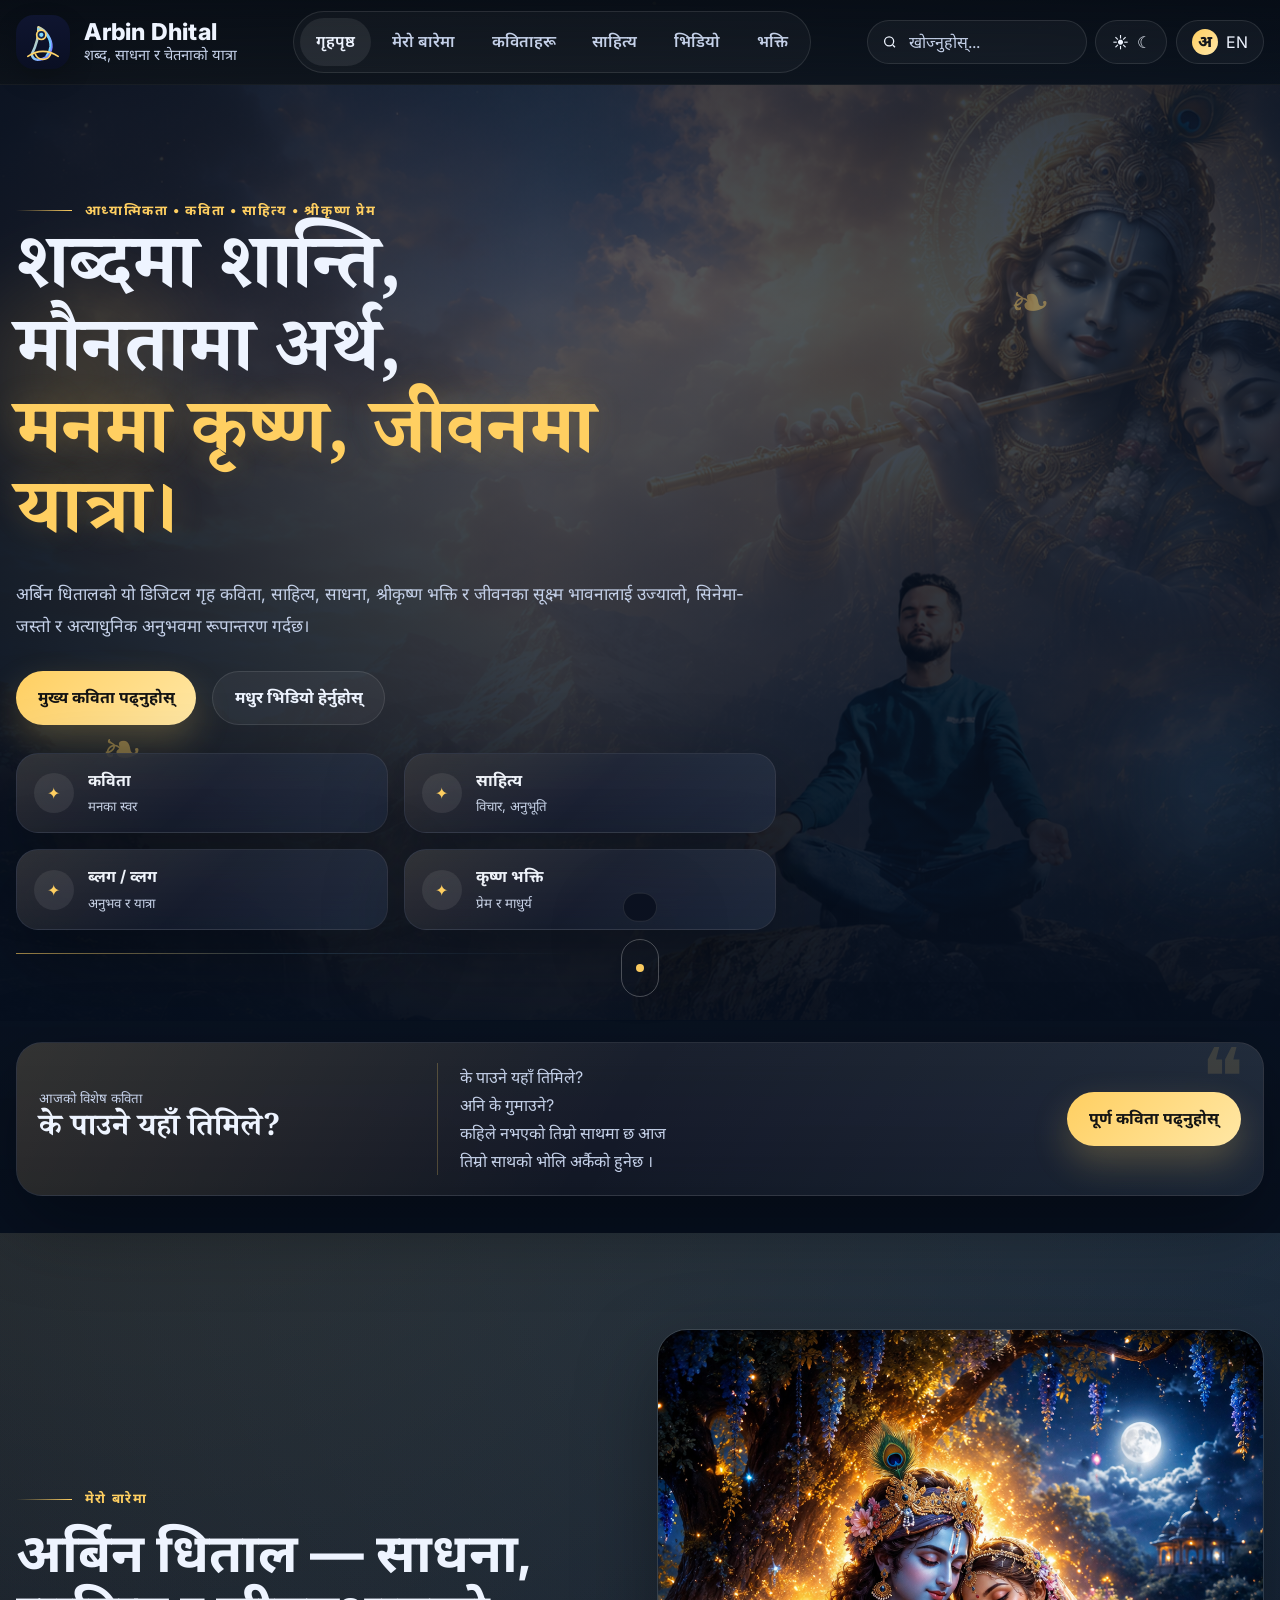
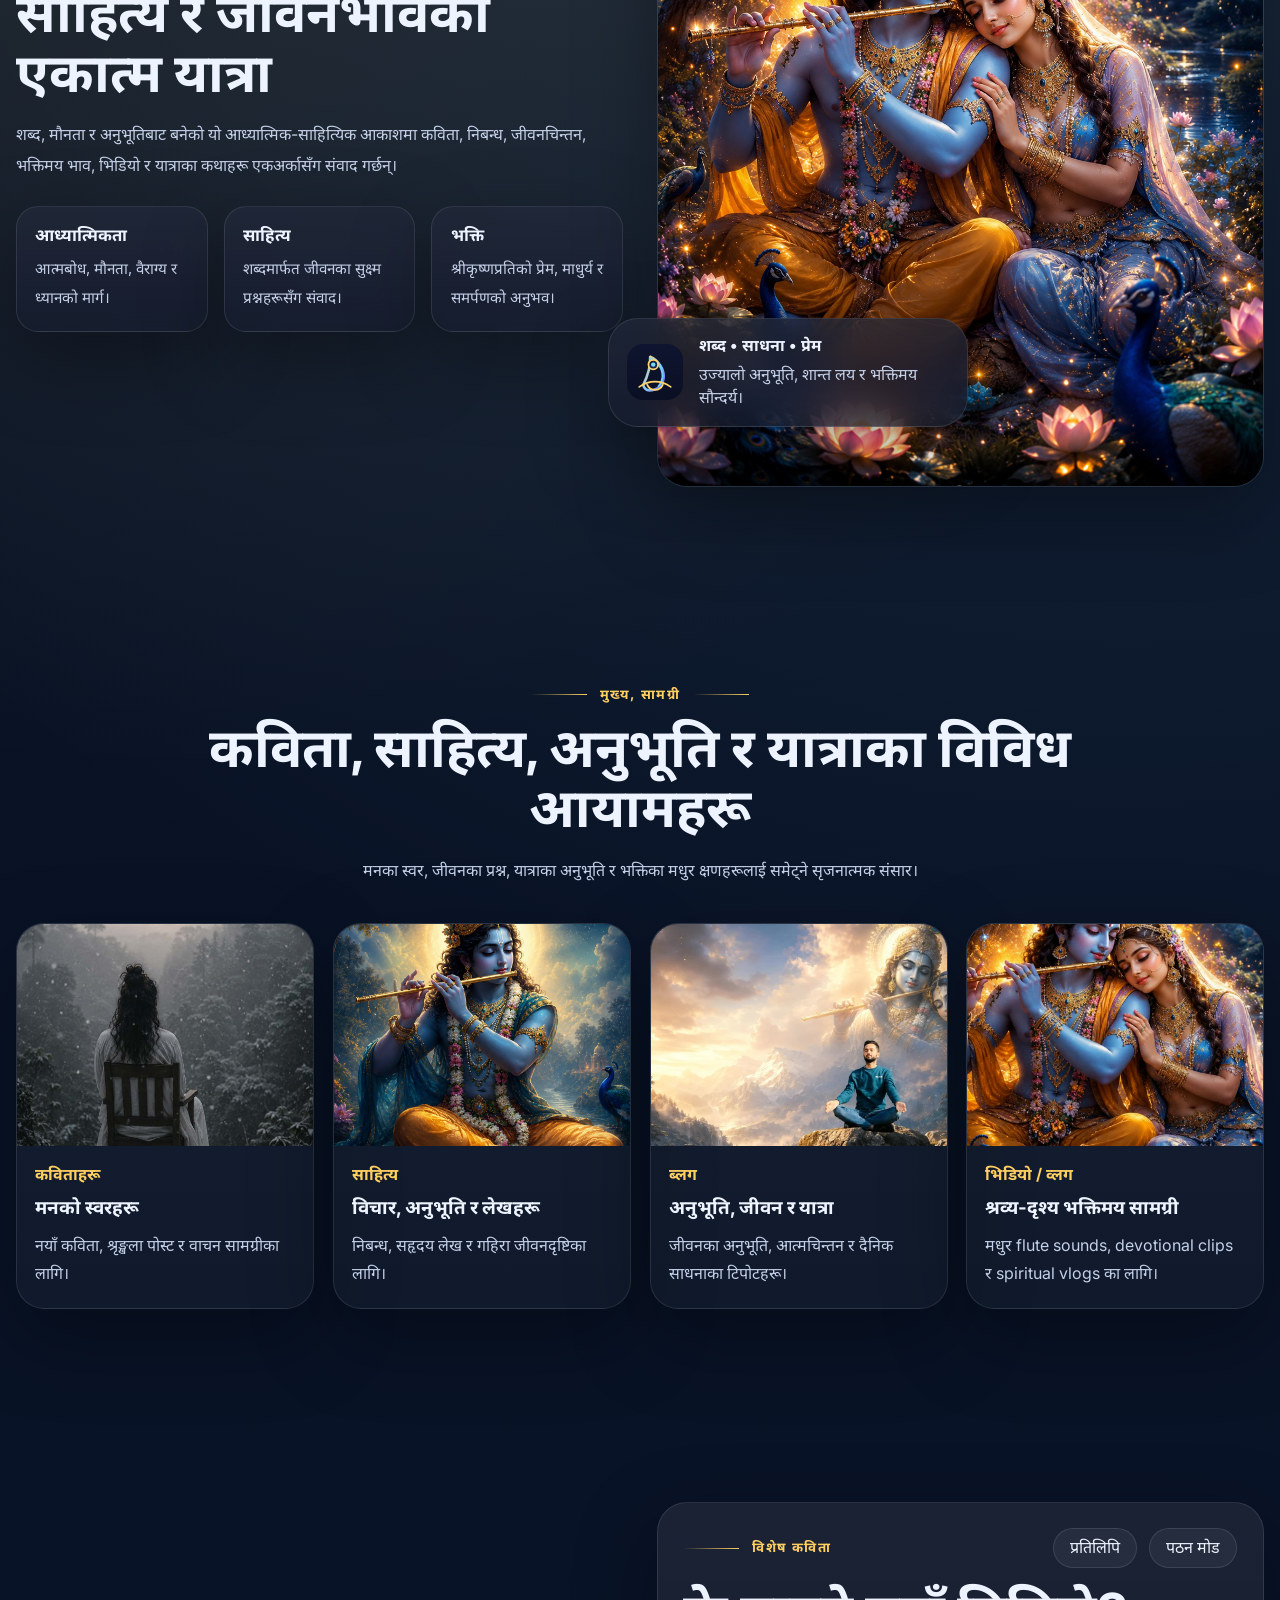
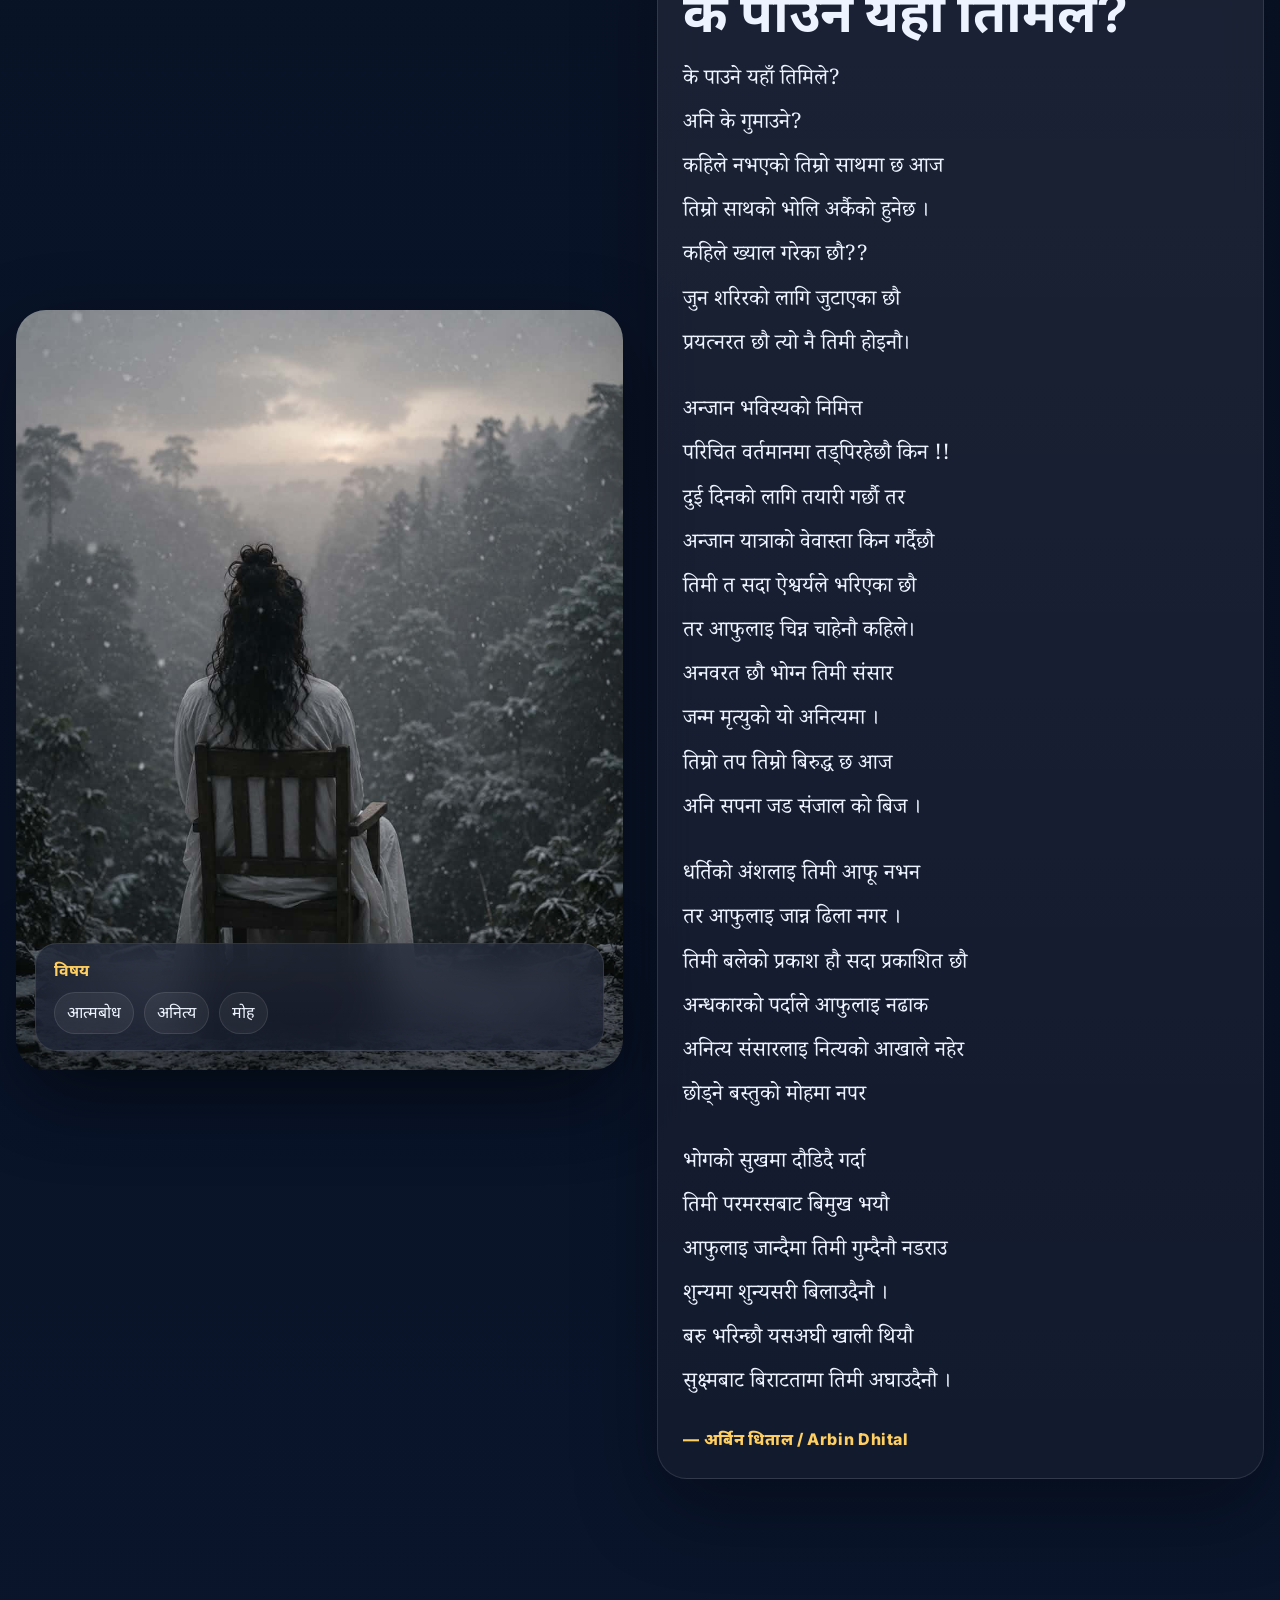
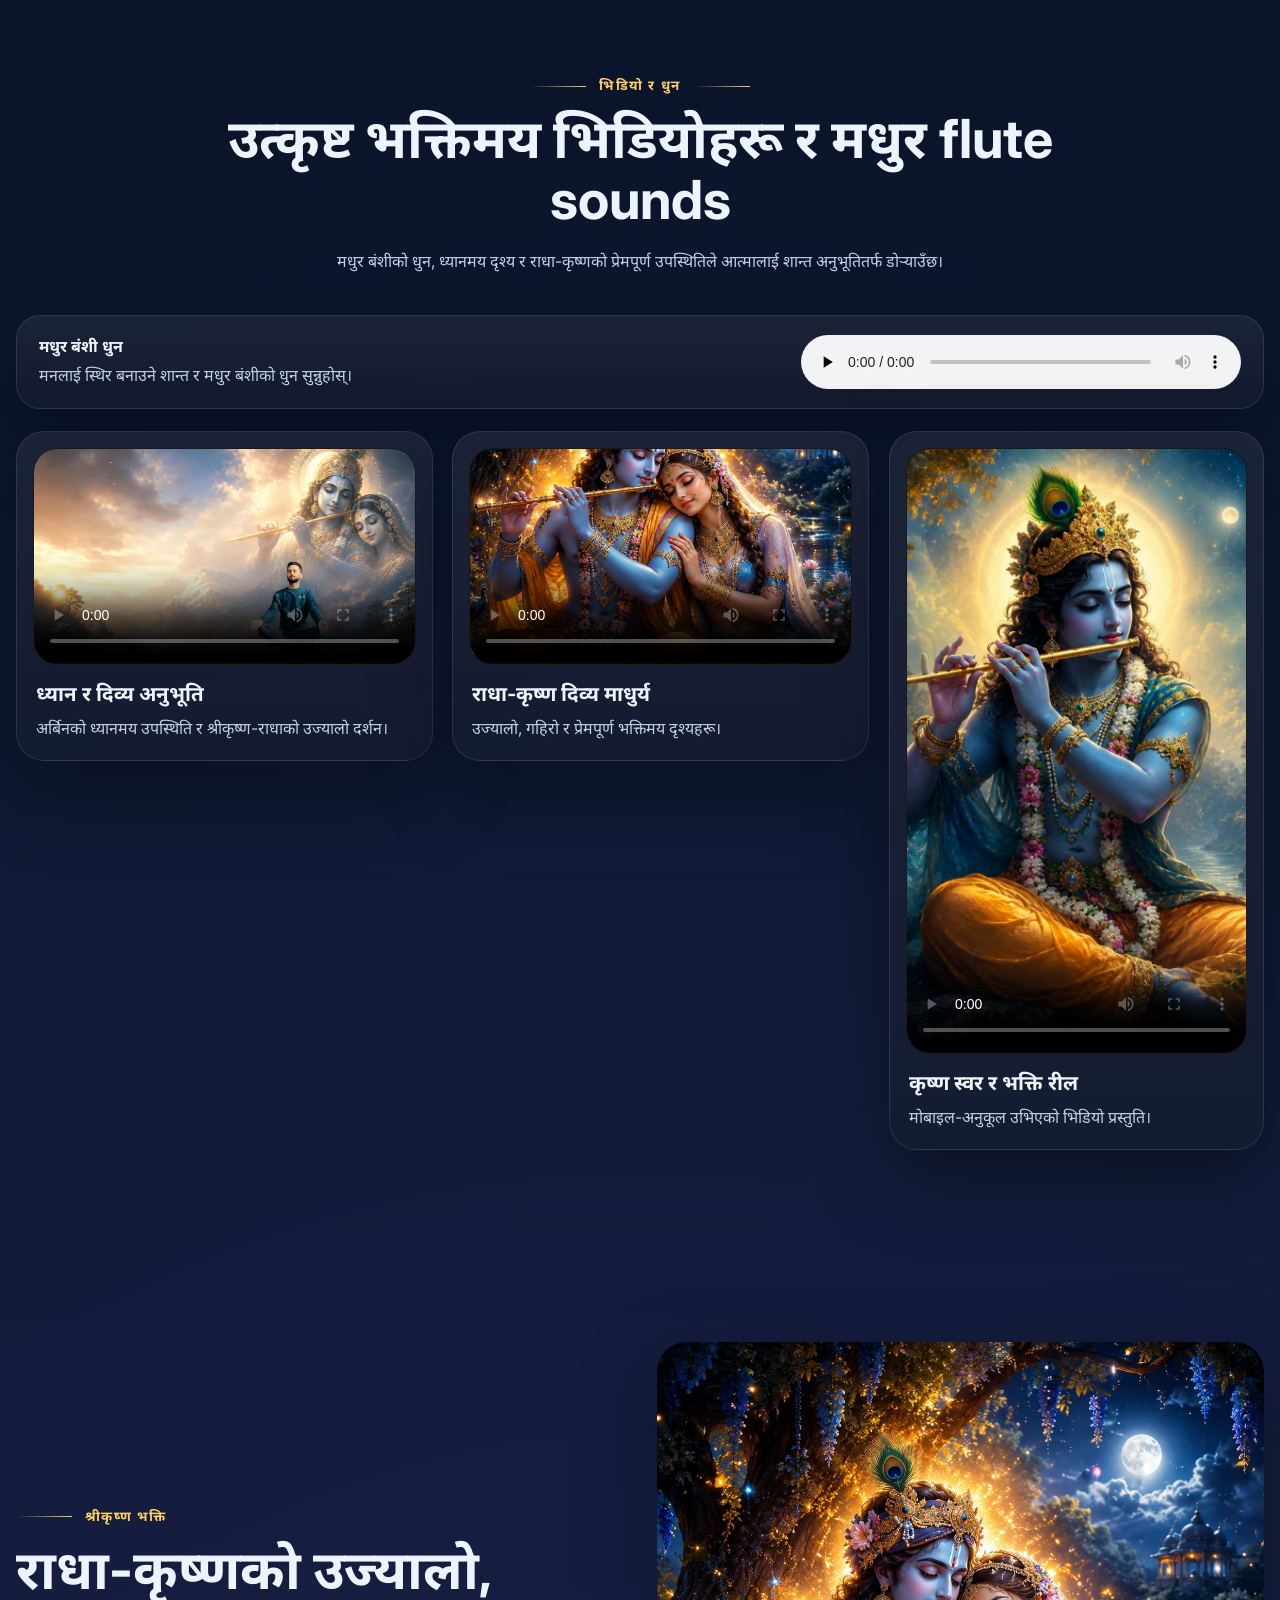
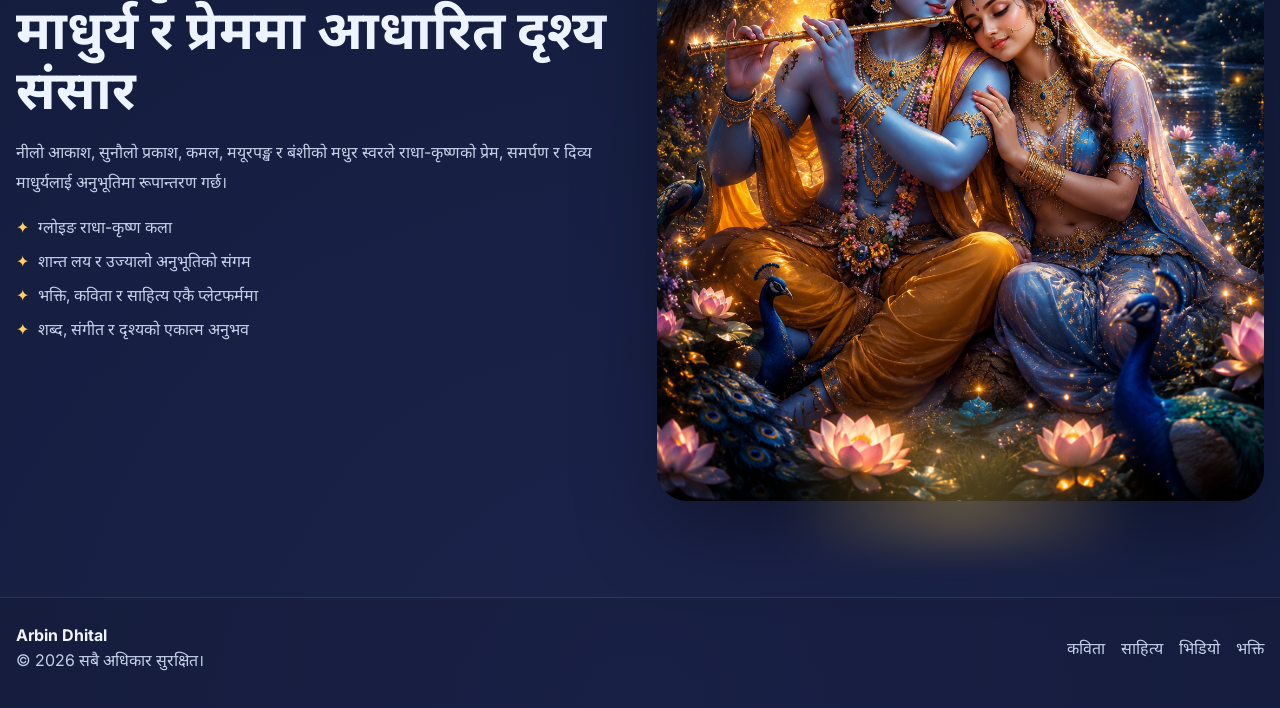
==== commit 47c83ca3: "Add files via upload" ====
--- a/index.html
+++ b/index.html
@@ -51,7 +51,6 @@
         <a href="#library" data-ne="साहित्य" data-en="Literature">साहित्य</a>
         <a href="#videos" data-ne="भिडियो" data-en="Videos">भिडियो</a>
         <a href="#devotion" data-ne="भक्ति" data-en="Devotion">भक्ति</a>
-        <a href="#contact" data-ne="सम्पर्क" data-en="Contact">सम्पर्क</a>
       </nav>
 
       <div class="nav-actions">
@@ -71,7 +70,6 @@
       <a href="#library" data-ne="साहित्य" data-en="Literature">साहित्य</a>
       <a href="#videos" data-ne="भिडियो" data-en="Videos">भिडियो</a>
       <a href="#devotion" data-ne="भक्ति" data-en="Devotion">भक्ति</a>
-      <a href="#contact" data-ne="सम्पर्क" data-en="Contact">सम्पर्क</a>
     </div>
   </header>
 
@@ -99,24 +97,29 @@
           <div class="hero__quick-grid">
             <article class="quick-card glass"><i>✦</i><div><strong data-ne="कविता" data-en="Poetry">कविता</strong><small data-ne="मनका स्वर" data-en="Voices of the soul">मनका स्वर</small></div></article>
             <article class="quick-card glass"><i>✦</i><div><strong data-ne="साहित्य" data-en="Literature">साहित्य</strong><small data-ne="विचार, अनुभूति" data-en="Thoughts & reflections">विचार, अनुभूति</small></div></article>
-            <article class="quick-card glass"><i>✦</i><div><strong data-ne="ब्लग / व्लग" data-en="Blogs / Vlogs">ब्लग / व्लग</strong><small data-ne="भविष्यका सामग्री" data-en="Future content">भविष्यका सामग्री</small></div></article>
+            <article class="quick-card glass"><i>✦</i><div><strong data-ne="ब्लग / व्लग" data-en="Blogs / Vlogs">ब्लग / व्लग</strong><small data-ne="अनुभव र यात्रा" data-en="Experience & journey">अनुभव र यात्रा</small></div></article>
             <article class="quick-card glass"><i>✦</i><div><strong data-ne="कृष्ण भक्ति" data-en="Krishna Devotion">कृष्ण भक्ति</strong><small data-ne="प्रेम र माधुर्य" data-en="Love & sweetness">प्रेम र माधुर्य</small></div></article>
           </div>
         </div>
 
-        <aside class="hero__poem-card glass reveal reveal--delay" data-tilt>
-          <div class="poem-card__header">
-            <div><small data-ne="आजको विशेष कविता" data-en="Featured poem of the day">आजको विशेष कविता</small><h2 data-ne="के पाउने यहाँ तिमिले?" data-en="What will you gain here?">के पाउने यहाँ तिमिले?</h2></div>
-            <span class="quote-mark">❝</span>
-          </div>
-          <div class="poem-card__snippet">
-            <p>के पाउने यहाँ तिमिले?<br>अनि के गुमाउने?<br>कहिले नभएको तिम्रो साथमा छ आज<br>तिम्रो साथको भोलि अर्कैको हुनेछ ।<br>कहिले ख्याल गरेका छौ??<br>जुन शरिरको लागि जुटाएका छौ<br>प्रयत्नरत छौ त्यो नै तिमी होइनौ।</p>
-          </div>
-          <a href="#poem" class="text-arrow" data-ne="पूर्ण कविता पढ्नुहोस्" data-en="Read the full poem">पूर्ण कविता पढ्नुहोस्</a>
-          <div class="poem-card__glow"></div>
-        </aside>
-      </div>
-      <a class="scroll-cue" href="#about" aria-label="Scroll to next section"><span></span></a>
+      </div>
+      <a class="scroll-cue" href="#featuredPoem" aria-label="Scroll to featured poem"><span></span></a>
+    </section>
+
+    <section class="featured-poem-strip" id="featuredPoem">
+      <div class="container">
+        <article class="featured-poem-strip__card glass reveal">
+          <div class="featured-poem-strip__title">
+            <small data-ne="आजको विशेष कविता" data-en="Featured poem of the day">आजको विशेष कविता</small>
+            <h2 data-ne="के पाउने यहाँ तिमिले?" data-en="What will you gain here?">के पाउने यहाँ तिमिले?</h2>
+          </div>
+          <div class="featured-poem-strip__excerpt">
+            <p>के पाउने यहाँ तिमिले?<br>अनि के गुमाउने?<br>कहिले नभएको तिम्रो साथमा छ आज<br>तिम्रो साथको भोलि अर्कैको हुनेछ ।</p>
+          </div>
+          <a href="#poem" class="button button--primary" data-ne="पूर्ण कविता पढ्नुहोस्" data-en="Read the full poem">पूर्ण कविता पढ्नुहोस्</a>
+          <span class="featured-poem-strip__quote">❝</span>
+        </article>
+      </div>
     </section>
 
     <section class="section about" id="about">
@@ -124,7 +127,7 @@
         <div class="about__left reveal">
           <div class="section-kicker"><span></span><b data-ne="मेरो बारेमा" data-en="About me">मेरो बारेमा</b></div>
           <h2 data-ne="अर्बिन धिताल — साधना, साहित्य र जीवनभावको एकात्म यात्रा" data-en="Arbin Dhital — a union of devotion, literature and the inner life">अर्बिन धिताल — साधना, साहित्य र जीवनभावको एकात्म यात्रा</h2>
-          <p data-ne="यो वेबसाइट केवल परिचय होइन; यो एक सजीव आध्यात्मिक-साहित्यिक आकाश हो। यहाँ कविता, निबन्ध, अनुभव, भावनात्मक लेख, भविष्यका ब्लग पोस्ट, भिडियो सामग्री र व्लगहरूलाई सौन्दर्यपूर्ण ढङ्गले प्रस्तुत गर्न मिल्ने गरी सबै संरचना तयार गरिएको छ।" data-en="This website is not merely a profile; it is a living spiritual-literary universe. It has been structured to beautifully present poems, essays, reflections, emotional writing, future blog posts, videos and vlogs.">यो वेबसाइट केवल परिचय होइन; यो एक सजीव आध्यात्मिक-साहित्यिक आकाश हो। यहाँ कविता, निबन्ध, अनुभव, भावनात्मक लेख, भविष्यका ब्लग पोस्ट, भिडियो सामग्री र व्लगहरूलाई सौन्दर्यपूर्ण ढङ्गले प्रस्तुत गर्न मिल्ने गरी सबै संरचना तयार गरिएको छ।</p>
+          <p data-ne="शब्द, मौनता र अनुभूतिबाट बनेको यो आध्यात्मिक-साहित्यिक आकाशमा कविता, निबन्ध, जीवनचिन्तन, भक्तिमय भाव, भिडियो र यात्राका कथाहरू एकअर्कासँग संवाद गर्छन्।" data-en="Within this spiritual and literary universe shaped by words, stillness and experience, poetry, essays, reflections, devotion, videos and journeys speak to one another.">शब्द, मौनता र अनुभूतिबाट बनेको यो आध्यात्मिक-साहित्यिक आकाशमा कविता, निबन्ध, जीवनचिन्तन, भक्तिमय भाव, भिडियो र यात्राका कथाहरू एकअर्कासँग संवाद गर्छन्।</p>
           <div class="about__points">
             <article class="glass point-card"><h3 data-ne="आध्यात्मिकता" data-en="Spirituality">आध्यात्मिकता</h3><p data-ne="आत्मबोध, मौनता, वैराग्य र ध्यानको मार्ग।" data-en="The path of self-realization, silence, detachment and meditation.">आत्मबोध, मौनता, वैराग्य र ध्यानको मार्ग।</p></article>
             <article class="glass point-card"><h3 data-ne="साहित्य" data-en="Literature">साहित्य</h3><p data-ne="शब्दमार्फत जीवनका सुक्ष्म प्रश्नहरूसँग संवाद।" data-en="Dialogue with life’s subtle questions through words.">शब्दमार्फत जीवनका सुक्ष्म प्रश्नहरूसँग संवाद।</p></article>
@@ -137,7 +140,7 @@
             <img src="assets/images/logo-mark.svg" alt="">
             <div>
               <strong data-ne="शब्द • साधना • प्रेम" data-en="Words • Devotion • Love">शब्द • साधना • प्रेम</strong>
-              <p data-ne="उज्यालो दृश्य, जीवित एनिमेशन र भक्तिमय सौन्दर्य।" data-en="Luminous visuals, living animations and devotional beauty.">उज्यालो दृश्य, जीवित एनिमेशन र भक्तिमय सौन्दर्य।</p>
+              <p data-ne="उज्यालो अनुभूति, शान्त लय र भक्तिमय सौन्दर्य।" data-en="Luminous feeling, tranquil rhythm and devotional beauty.">उज्यालो अनुभूति, शान्त लय र भक्तिमय सौन्दर्य।</p>
             </div>
           </div>
         </div>
@@ -148,8 +151,8 @@
       <div class="container">
         <div class="section-heading reveal">
           <div class="section-kicker section-kicker--center"><span></span><b data-ne="मुख्य, सामग्री" data-en="Main sections">मुख्य, सामग्री</b><span></span></div>
-          <h2 data-ne="भविष्यमा सामग्री थप्न सकिने आकर्षक र व्यवस्थित खण्डहरू" data-en="Beautiful and expandable sections for future content">भविष्यमा सामग्री थप्न सकिने आकर्षक र व्यवस्थित खण्डहरू</h2>
-          <p data-ne="कविता, साहित्य, ब्लग, भिडियो, व्लग र प्रेरणादायी दृश्य सामग्री राख्न मिल्ने प्रिमियम कार्ड प्रणाली।" data-en="A premium card system ready for poems, literature, blogs, videos, vlogs and inspirational visual content.">कविता, साहित्य, ब्लग, भिडियो, व्लग र प्रेरणादायी दृश्य सामग्री राख्न मिल्ने प्रिमियम कार्ड प्रणाली।</p>
+          <h2 data-ne="कविता, साहित्य, अनुभूति र यात्राका विविध आयामहरू" data-en="Many dimensions of poetry, literature, reflection and journey">कविता, साहित्य, अनुभूति र यात्राका विविध आयामहरू</h2>
+          <p data-ne="मनका स्वर, जीवनका प्रश्न, यात्राका अनुभूति र भक्तिका मधुर क्षणहरूलाई समेट्ने सृजनात्मक संसार।" data-en="A creative world embracing the voices of the heart, questions of life, journeys of experience and tender moments of devotion.">मनका स्वर, जीवनका प्रश्न, यात्राका अनुभूति र भक्तिका मधुर क्षणहरूलाई समेट्ने सृजनात्मक संसार।</p>
         </div>
         <div class="feature-card-grid">
           <article class="feature-card reveal" data-tilt>
@@ -162,7 +165,7 @@
           </article>
           <article class="feature-card reveal reveal--delay-2" data-tilt>
             <div class="feature-card__img"><img src="assets/images/video-poster-meditation.jpg" alt="Blog and vlog preview image" loading="lazy"></div>
-            <div class="feature-card__body"><span data-ne="ब्लग" data-en="Blog">ब्लग</span><h3 data-ne="अनुभूति, जीवन र यात्रा" data-en="Life, insight and journey">अनुभूति, जीवन र यात्रा</h3><p data-ne="भविष्यका ब्लग, विचार र दैनिक साधनाका टिपोटहरू।" data-en="For future blogs, reflections and notes from daily spiritual practice.">भविष्यका ब्लग, विचार र दैनिक साधनाका टिपोटहरू।</p></div>
+            <div class="feature-card__body"><span data-ne="ब्लग" data-en="Blog">ब्लग</span><h3 data-ne="अनुभूति, जीवन र यात्रा" data-en="Life, insight and journey">अनुभूति, जीवन र यात्रा</h3><p data-ne="जीवनका अनुभूति, आत्मचिन्तन र दैनिक साधनाका टिपोटहरू।" data-en="Reflections on life, self-inquiry and notes from daily spiritual practice.">जीवनका अनुभूति, आत्मचिन्तन र दैनिक साधनाका टिपोटहरू।</p></div>
           </article>
           <article class="feature-card reveal reveal--delay-3" data-tilt>
             <div class="feature-card__img"><img src="assets/images/video-poster-krishna.jpg" alt="Video section preview image" loading="lazy"></div>
@@ -206,12 +209,12 @@
         <div class="section-heading reveal">
           <div class="section-kicker section-kicker--center"><span></span><b data-ne="भिडियो र धुन" data-en="Videos & melody">भिडियो र धुन</b><span></span></div>
           <h2 data-ne="उत्कृष्ट भक्तिमय भिडियोहरू र मधुर flute sounds" data-en="Outstanding devotional videos and gentle flute sounds">उत्कृष्ट भक्तिमय भिडियोहरू र मधुर flute sounds</h2>
-          <p data-ne="स्थानीय रूपमा समावेश गरिएका भिडियोहरू GitHub Pages मा सजिलै चल्ने गरी तयार छन्। मधुर धुन प्लेयर र 3 आकर्षक दृश्य सामेल गरिएको छ।" data-en="Local videos are included so they work smoothly on GitHub Pages. A gentle melody player and three attractive visual experiences are included.">स्थानीय रूपमा समावेश गरिएका भिडियोहरू GitHub Pages मा सजिलै चल्ने गरी तयार छन्। मधुर धुन प्लेयर र 3 आकर्षक दृश्य सामेल गरिएको छ।</p>
+          <p data-ne="मधुर बंशीको धुन, ध्यानमय दृश्य र राधा-कृष्णको प्रेमपूर्ण उपस्थितिले आत्मालाई शान्त अनुभूतितर्फ डोर्‍याउँछ।" data-en="A gentle flute melody, meditative imagery and the loving presence of Radha-Krishna guide the soul toward stillness.">मधुर बंशीको धुन, ध्यानमय दृश्य र राधा-कृष्णको प्रेमपूर्ण उपस्थितिले आत्मालाई शान्त अनुभूतितर्फ डोर्‍याउँछ।</p>
         </div>
         <div class="audio-banner glass reveal">
           <div>
             <strong data-ne="मधुर बंशी धुन" data-en="Melodious flute ambience">मधुर बंशी धुन</strong>
-            <p data-ne="तलको प्लेयरमा वेबसाइटसँगै आउने devotion-friendly flute melody उपलब्ध छ।" data-en="The player below includes a devotion-friendly flute melody bundled with the website.">तलको प्लेयरमा वेबसाइटसँगै आउने devotion-friendly flute melody उपलब्ध छ।</p>
+            <p data-ne="मनलाई स्थिर बनाउने शान्त र मधुर बंशीको धुन सुन्नुहोस्।" data-en="Listen to a gentle flute melody created for stillness and reflection.">मनलाई स्थिर बनाउने शान्त र मधुर बंशीको धुन सुन्नुहोस्।</p>
           </div>
           <audio controls preload="none"><source src="assets/media/flute-melody.mp3" type="audio/mpeg"></audio>
         </div>
@@ -237,38 +240,17 @@
         <div class="devotion__copy reveal">
           <div class="section-kicker"><span></span><b data-ne="श्रीकृष्ण भक्ति" data-en="Krishna devotion">श्रीकृष्ण भक्ति</b></div>
           <h2 data-ne="राधा-कृष्णको उज्यालो, माधुर्य र प्रेममा आधारित दृश्य संसार" data-en="A visual world shaped by the radiance, sweetness and love of Radha-Krishna">राधा-कृष्णको उज्यालो, माधुर्य र प्रेममा आधारित दृश्य संसार</h2>
-          <p data-ne="यस वेबसाइटको कलर प्यालेट, glowing visuals, hovering particles, elegant cards र layered animations सबैले एक दिव्य आध्यात्मिक अनुभूति सिर्जना गर्छन्। यो रूपरेखा भविष्यका प्रवचन, भजन, भक्ति पोस्ट र दृश्य माध्यमका लागि पनि उपयुक्त छ।" data-en="The palette, glowing visuals, hovering particles, elegant cards and layered animations create a divine spiritual experience. The structure is also suitable for future discourses, bhajans, devotional posts and visual media.">यस वेबसाइटको कलर प्यालेट, glowing visuals, hovering particles, elegant cards र layered animations सबैले एक दिव्य आध्यात्मिक अनुभूति सिर्जना गर्छन्। यो रूपरेखा भविष्यका प्रवचन, भजन, भक्ति पोस्ट र दृश्य माध्यमका लागि पनि उपयुक्त छ।</p>
+          <p data-ne="नीलो आकाश, सुनौलो प्रकाश, कमल, मयूरपङ्ख र बंशीको मधुर स्वरले राधा-कृष्णको प्रेम, समर्पण र दिव्य माधुर्यलाई अनुभूतिमा रूपान्तरण गर्छ।" data-en="Blue skies, golden light, lotus blossoms, peacock feathers and the gentle flute transform the love, surrender and divine sweetness of Radha-Krishna into lived experience.">नीलो आकाश, सुनौलो प्रकाश, कमल, मयूरपङ्ख र बंशीको मधुर स्वरले राधा-कृष्णको प्रेम, समर्पण र दिव्य माधुर्यलाई अनुभूतिमा रूपान्तरण गर्छ।</p>
           <ul class="devotion-list">
             <li data-ne="ग्लोइङ राधा-कृष्ण कला" data-en="Glowing Radha-Krishna artwork">ग्लोइङ राधा-कृष्ण कला</li>
-            <li data-ne="जीवित स्क्रोल र hover animations" data-en="Living scroll and hover animations">जीवित स्क्रोल र hover animations</li>
+            <li data-ne="शान्त लय र उज्यालो अनुभूतिको संगम" data-en="A union of tranquil rhythm and luminous feeling">शान्त लय र उज्यालो अनुभूतिको संगम</li>
             <li data-ne="भक्ति, कविता र साहित्य एकै प्लेटफर्ममा" data-en="Devotion, poetry and literature in one platform">भक्ति, कविता र साहित्य एकै प्लेटफर्ममा</li>
-            <li data-ne="GitHub-ready प्रिमियम स्टाटिक साइट" data-en="GitHub-ready premium static site">GitHub-ready प्रिमियम स्टाटिक साइट</li>
+            <li data-ne="शब्द, संगीत र दृश्यको एकात्म अनुभव" data-en="A unified experience of words, music and imagery">शब्द, संगीत र दृश्यको एकात्म अनुभव</li>
           </ul>
         </div>
         <div class="devotion__art reveal reveal--delay" data-tilt>
           <img src="assets/images/radha-krishna-glow.png" alt="Glowing Radha and Krishna illustration surrounded by lotus flowers and peacocks" loading="lazy">
           <div class="devotion__art-glow"></div>
-        </div>
-      </div>
-    </section>
-
-    <section class="section contact" id="contact">
-      <div class="container contact__grid">
-        <div class="contact__copy reveal">
-          <div class="section-kicker"><span></span><b data-ne="व्यवस्थापन" data-en="Management">व्यवस्थापन</b></div>
-          <h2 data-ne="अब यो वेबसाइट GitHub मा राख्न तयार छ" data-en="This website is now ready for GitHub">अब यो वेबसाइट GitHub मा राख्न तयार छ</h2>
-          <p data-ne="यो ZIP GitHub repository मा अपलोड गरेपछि तपाईंले पछि Cloudflare जोड्न सक्नुहुन्छ। नयाँ कविता, साहित्यिक पोस्ट, भिडियो, व्लग वा अन्य सामग्री थप्न फोल्डर संरचना स्पष्ट राखिएको छ।" data-en="After uploading this ZIP to your GitHub repository, you can connect Cloudflare later. The folder structure is kept clear so you can easily add new poems, literature posts, videos, vlogs and other content.">यो ZIP GitHub repository मा अपलोड गरेपछि तपाईंले पछि Cloudflare जोड्न सक्नुहुन्छ। नयाँ कविता, साहित्यिक पोस्ट, भिडियो, व्लग वा अन्य सामग्री थप्न फोल्डर संरचना स्पष्ट राखिएको छ।</p>
-          <a class="button button--primary" href="#top" data-ne="माथि फर्कनुहोस्" data-en="Back to top">माथि फर्कनुहोस्</a>
-        </div>
-        <div class="contact__panel glass reveal reveal--delay">
-          <h3 data-ne="समावेश गरिएका प्रमुख विशेषताहरू" data-en="Included highlights">समावेश गरिएका प्रमुख विशेषताहरू</h3>
-          <ul>
-            <li data-ne="नाम पूर्ण रूपमा Arbin Dhital / अर्बिन धिताल मा सच्याइएको" data-en="Name fully corrected to Arbin Dhital / अर्बिन धिताल">नाम पूर्ण रूपमा Arbin Dhital / अर्बिन धिताल मा सच्याइएको</li>
-            <li data-ne="मौलिक unchanged background भएको फोटो वेबसाइटमा प्रयोग गरिएको छैन" data-en="The original unchanged background photo is not used on the website">मौलिक unchanged background भएको फोटो वेबसाइटमा प्रयोग गरिएको छैन</li>
-            <li data-ne="recently generated outstanding images integrated" data-en="Recently generated outstanding images integrated">recently generated outstanding images integrated</li>
-            <li data-ne="local flute sound audio and multiple videos added" data-en="Local flute sound audio and multiple videos added">local flute sound audio and multiple videos added</li>
-            <li data-ne="strong animations, particles, hover effects and responsive design" data-en="Strong animations, particles, hover effects and responsive design">strong animations, particles, hover effects and responsive design</li>
-          </ul>
         </div>
       </div>
     </section>
--- a/assets/css/styles.css
+++ b/assets/css/styles.css
@@ -361,3 +361,92 @@
   .hero__poem-card, .poem__content, .video-card, .contact__panel { padding: 1.1rem; }
   .feature-card__body, .quick-card { padding: 1rem; }
 }
+
+/* Hero composition refinement: keep the devotional artwork unobstructed. */
+.hero__grid {
+  grid-template-columns: minmax(0, 760px) 1fr;
+  gap: 2rem;
+}
+.hero__copy {
+  max-width: 760px;
+}
+.hero__copy::after {
+  content: "";
+  display: block;
+  width: min(560px, 100%);
+  height: 1px;
+  margin-top: 1.4rem;
+  background: linear-gradient(90deg, rgba(255,207,97,.65), rgba(133,203,255,.18), transparent);
+}
+.featured-poem-strip {
+  position: relative;
+  z-index: 8;
+  padding: 1.4rem 0 2.3rem;
+  margin-top: -1px;
+  background: linear-gradient(180deg, rgba(7,16,31,.94), var(--bg));
+}
+html[data-theme="light"] .featured-poem-strip {
+  background: linear-gradient(180deg, rgba(245,239,232,.96), var(--bg));
+}
+.featured-poem-strip__card {
+  position: relative;
+  display: grid;
+  grid-template-columns: minmax(220px,.8fr) minmax(300px,1.3fr) auto;
+  gap: 1.5rem;
+  align-items: center;
+  padding: 1.25rem 1.4rem;
+  border-radius: 26px;
+  overflow: hidden;
+  background-color: var(--surface-strong);
+}
+.featured-poem-strip__card::before {
+  content: "";
+  position: absolute;
+  inset: 0;
+  pointer-events: none;
+  background: linear-gradient(120deg, rgba(255,207,97,.11), transparent 48%, rgba(133,203,255,.08));
+}
+.featured-poem-strip__title,
+.featured-poem-strip__excerpt,
+.featured-poem-strip__card .button {
+  position: relative;
+  z-index: 2;
+}
+.featured-poem-strip__title small {
+  display: block;
+  margin-bottom: .25rem;
+  color: var(--muted);
+}
+.featured-poem-strip__title h2 {
+  margin: 0;
+  font-family: "Noto Serif Devanagari", serif;
+  font-size: clamp(1.55rem, 2.4vw, 2.35rem);
+  line-height: 1.2;
+}
+.featured-poem-strip__excerpt {
+  padding-left: 1.4rem;
+  border-left: 1px solid var(--line-strong);
+}
+.featured-poem-strip__excerpt p {
+  margin: 0;
+  color: var(--muted);
+  line-height: 1.75;
+}
+.featured-poem-strip__quote {
+  position: absolute;
+  right: 1.2rem;
+  top: -.45rem;
+  font-size: 5rem;
+  line-height: 1;
+  color: rgba(255,207,97,.13);
+  pointer-events: none;
+}
+@media (max-width: 1180px) {
+  .hero__grid { grid-template-columns: 1fr; }
+  .featured-poem-strip__card { grid-template-columns: 1fr auto; }
+  .featured-poem-strip__excerpt { grid-column: 1 / -1; grid-row: 2; padding-left: 0; padding-top: 1rem; border-left: 0; border-top: 1px solid var(--line); }
+}
+@media (max-width: 700px) {
+  .featured-poem-strip__card { grid-template-columns: 1fr; }
+  .featured-poem-strip__card .button { width: 100%; }
+}
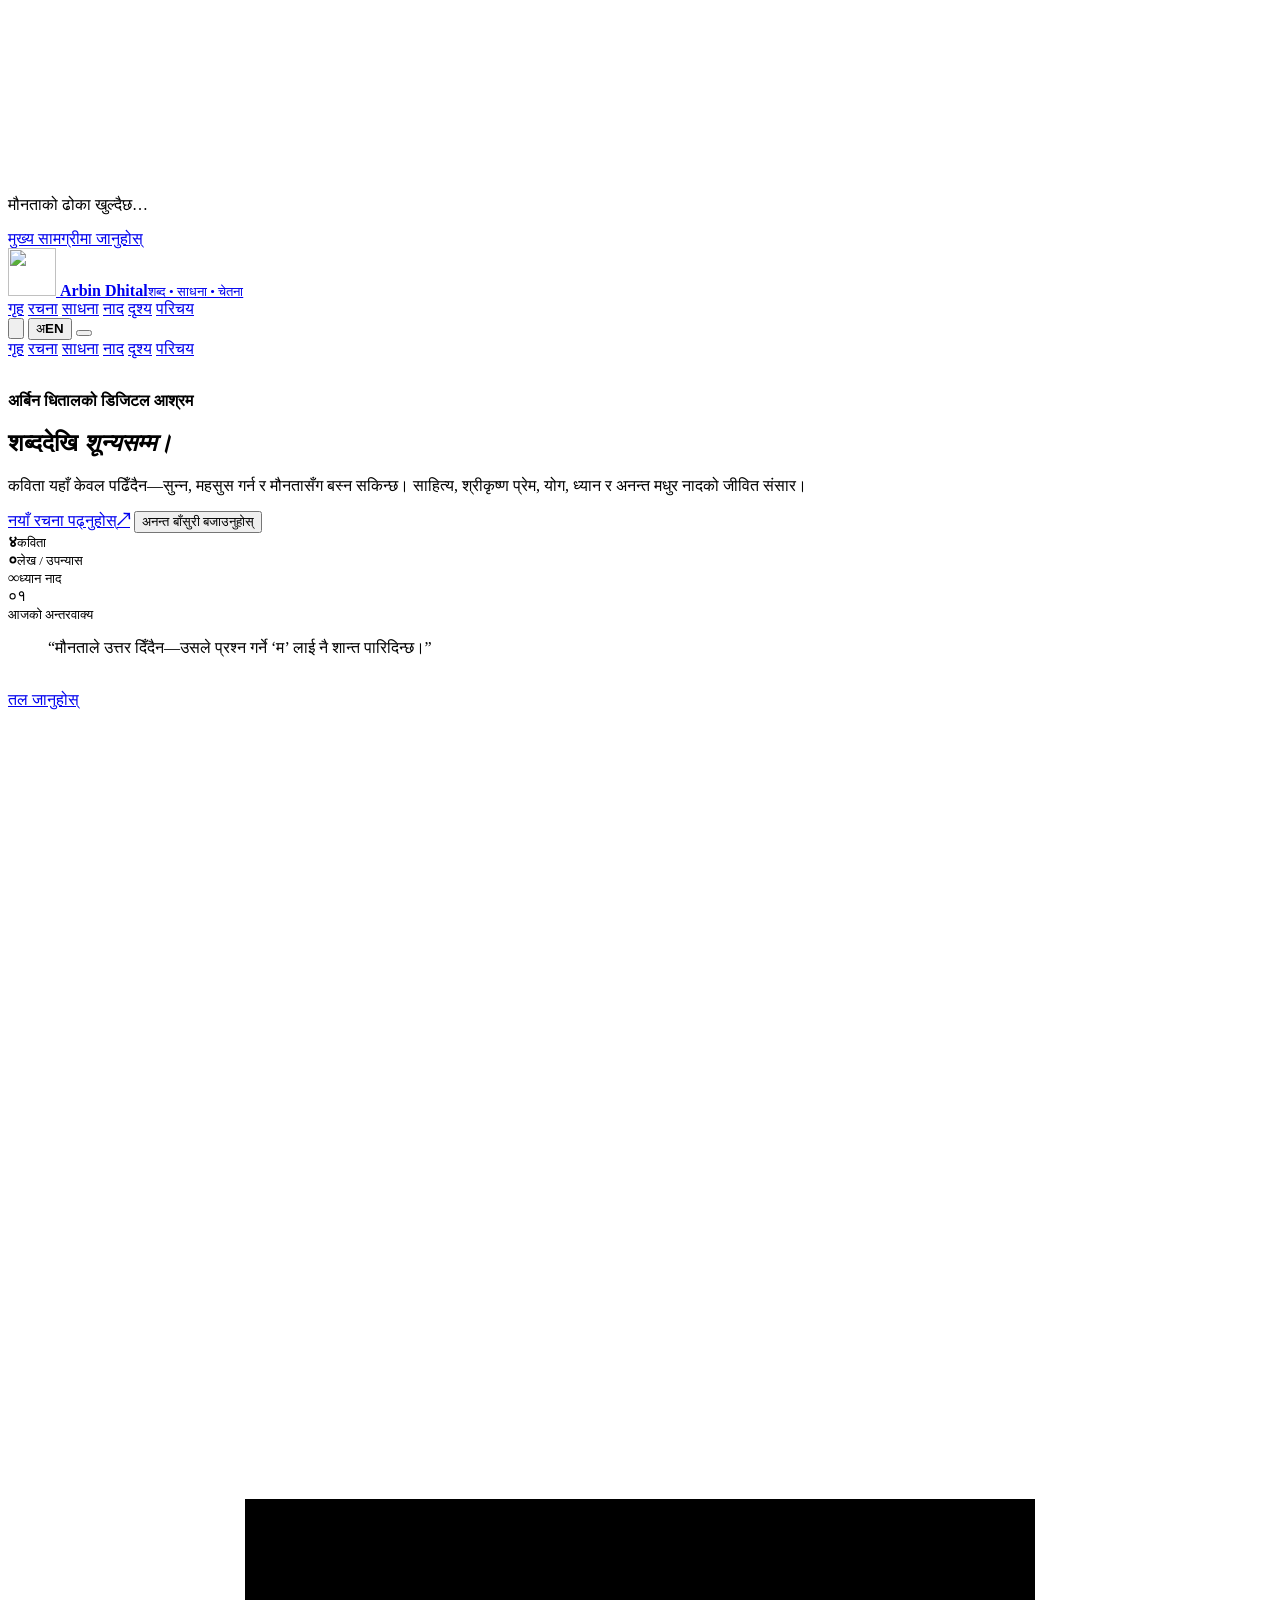
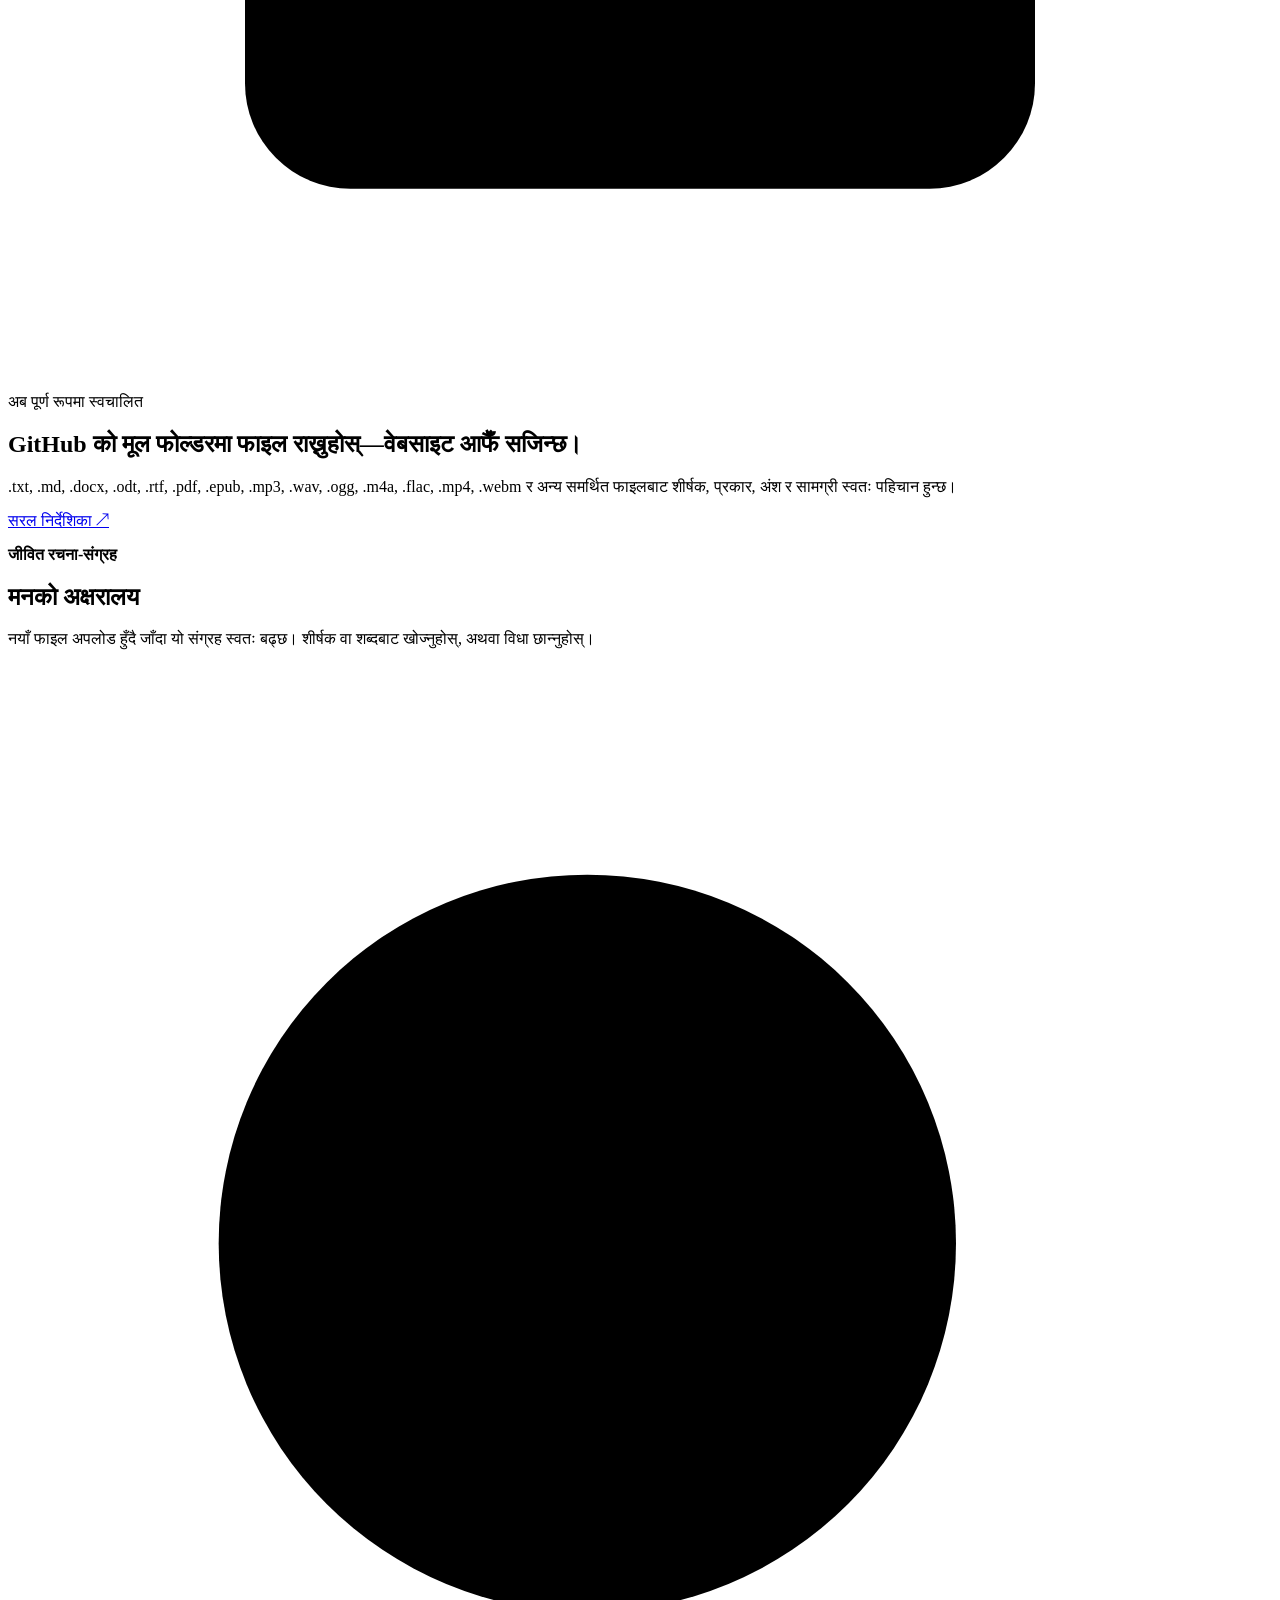
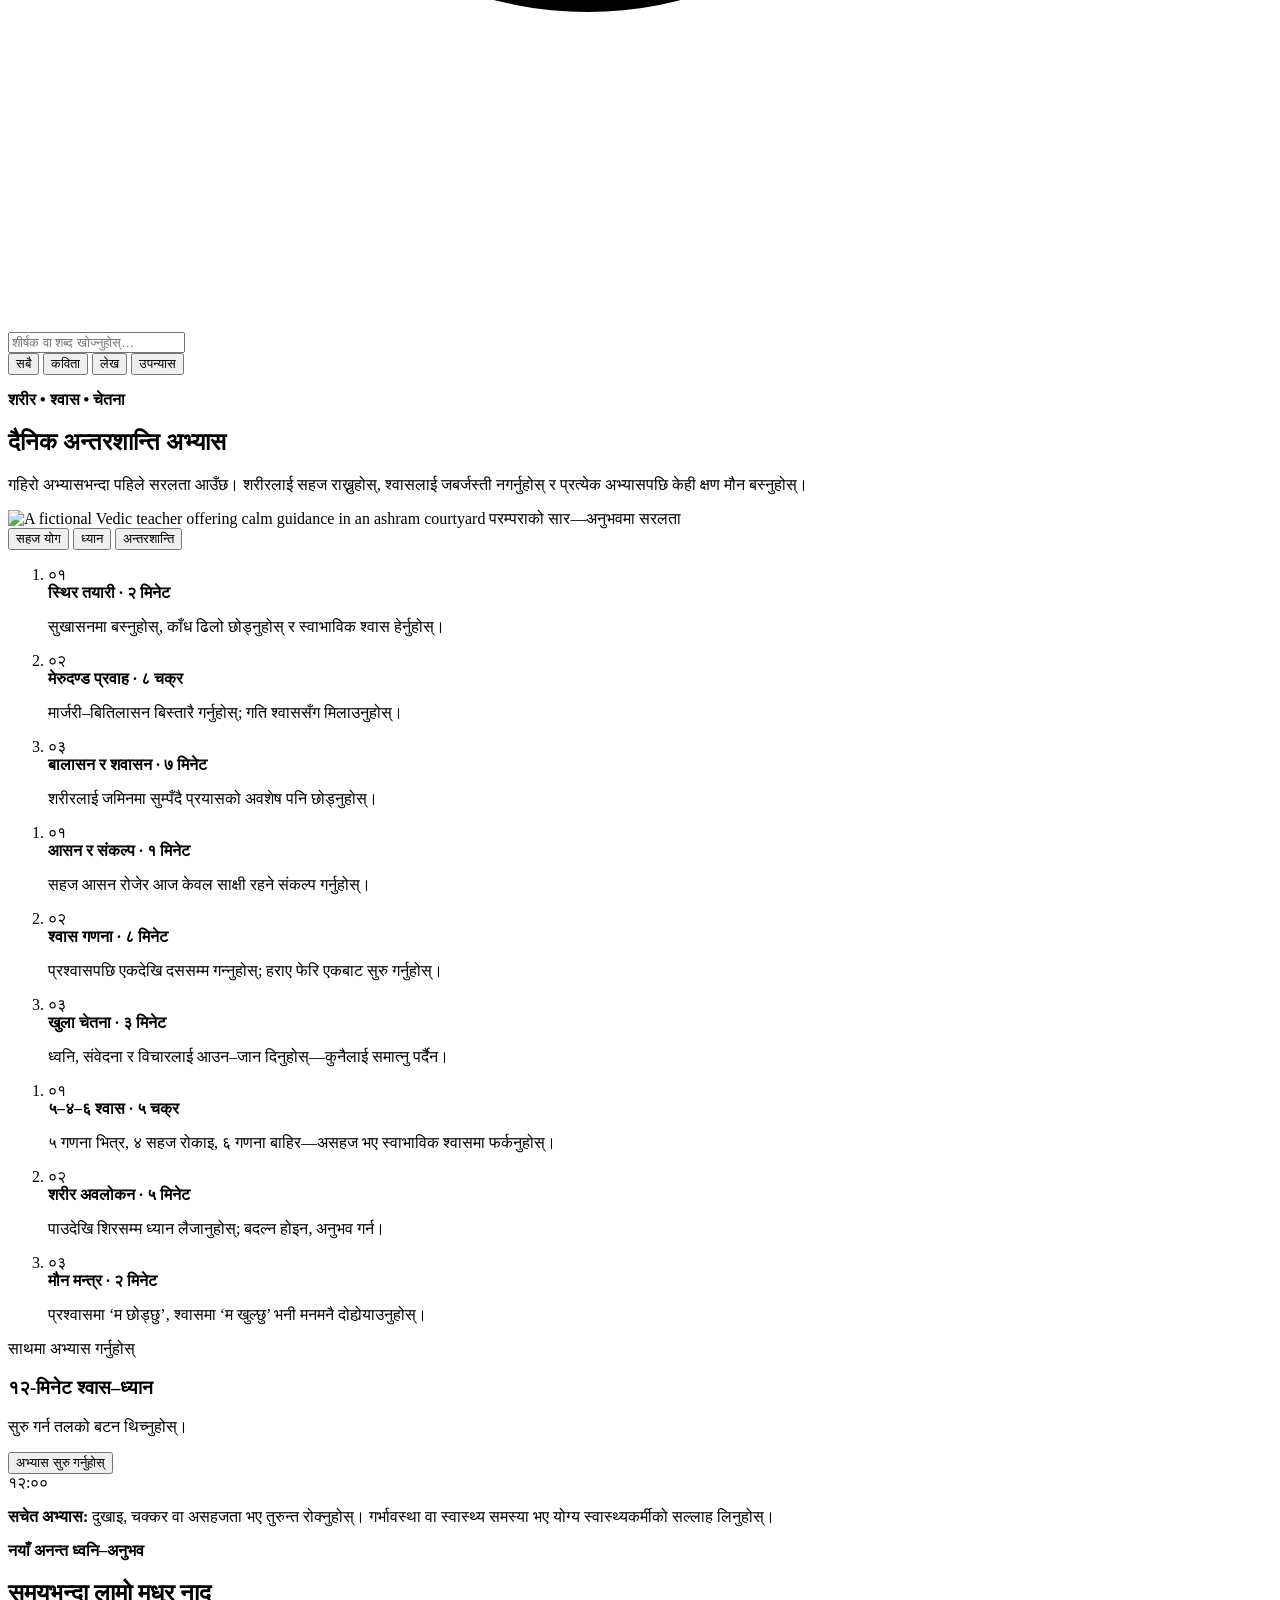
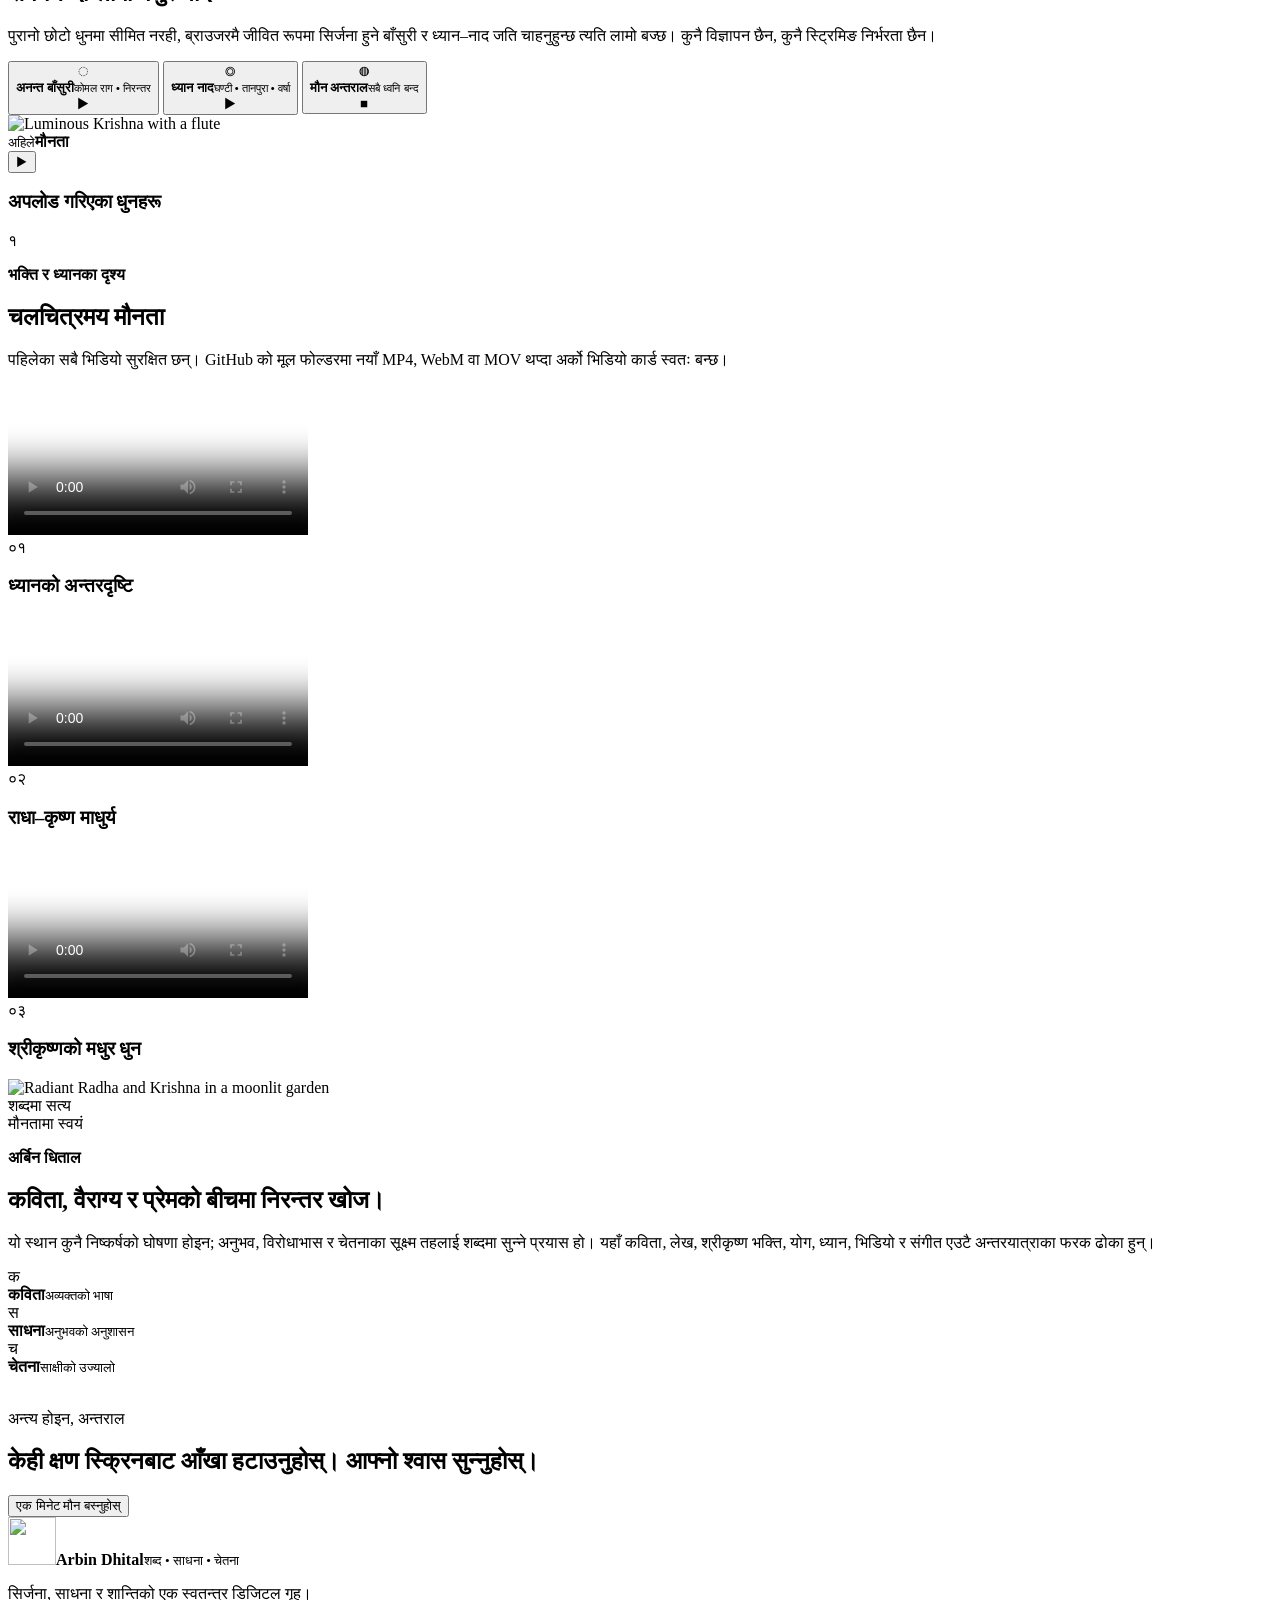
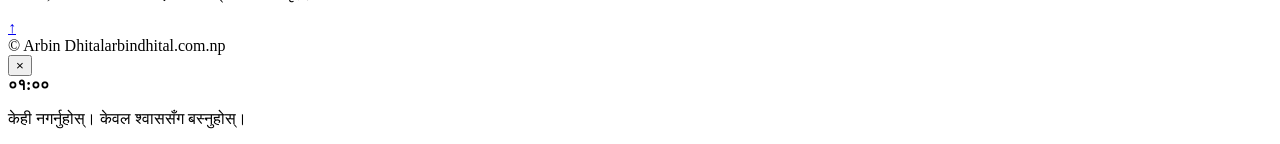
==== commit e98781b2: "Add files via upload" ====
--- a/index.html
+++ b/index.html
@@ -3,13 +3,13 @@
 <head>
   <meta charset="utf-8">
   <meta name="viewport" content="width=device-width, initial-scale=1, viewport-fit=cover">
-  <meta name="theme-color" content="#07101f">
-  <meta name="description" content="अर्बिन धितालको आध्यात्मिक, साहित्यिक र काव्यिक डिजिटल गृह — कविता, साहित्य, कृष्ण भक्ति, भिडियो, व्लग र अन्तरयात्रा।">
-  <meta name="keywords" content="अर्बिन धिताल, Arbin Dhital, नेपाली कविता, साहित्य, कृष्ण भक्ति, spirituality, sahitya, devotional videos">
+  <meta name="theme-color" content="#071419">
+  <meta name="description" content="अर्बिन धितालको आध्यात्मिक र साहित्यिक डिजिटल गृह—कविता, लेख, उपन्यास, योग, ध्यान, संगीत र श्रीकृष्ण भक्ति।">
+  <meta name="keywords" content="अर्बिन धिताल, Arbin Dhital, नेपाली कविता, साहित्य, योग, ध्यान, कृष्ण भक्ति">
   <meta name="author" content="Arbin Dhital">
   <meta property="og:type" content="website">
-  <meta property="og:title" content="अर्बिन धिताल — शब्द, साधना र चेतनाको यात्रा">
-  <meta property="og:description" content="कविता, साहित्य, श्रीकृष्ण भक्ति, मधुर भिडियो र आध्यात्मिक अभिव्यक्तिको प्रिमियम वेबसाइट।">
+  <meta property="og:title" content="अर्बिन धिताल — शब्ददेखि शून्यसम्म">
+  <meta property="og:description" content="कविता, चेतना, साधना र मधुर नादको जीवित डिजिटल आश्रम।">
   <meta property="og:image" content="assets/images/hero-divine.png">
   <meta property="og:locale" content="ne_NP">
   <meta name="twitter:card" content="summary_large_image">
@@ -18,260 +18,308 @@
   <link rel="manifest" href="site.webmanifest">
   <link rel="preconnect" href="https://fonts.googleapis.com">
   <link rel="preconnect" href="https://fonts.gstatic.com" crossorigin>
-  <link href="https://fonts.googleapis.com/css2?family=Inter:wght@400;500;600;700;800&family=Noto+Sans+Devanagari:wght@400;500;600;700;800&family=Noto+Serif+Devanagari:wght@400;500;600;700&display=swap" rel="stylesheet">
+  <link href="https://fonts.googleapis.com/css2?family=DM+Sans:wght@400;500;600;700&family=Noto+Sans+Devanagari:wght@400;500;600;700&family=Noto+Serif+Devanagari:wght@400;500;600;700&display=swap" rel="stylesheet">
   <link rel="stylesheet" href="assets/css/styles.css">
-  <title>Arbin Dhital — Spiritual, Literary & Devotional Website</title>
+  <title>Arbin Dhital — शब्ददेखि शून्यसम्म</title>
 </head>
 <body>
-  <div class="site-noise" aria-hidden="true"></div>
-  <div class="cursor-aura" id="cursorAura" aria-hidden="true"></div>
-  <canvas id="particleCanvas" aria-hidden="true"></canvas>
+  <div class="page-progress" id="pageProgress" aria-hidden="true"></div>
+  <canvas class="ambient-canvas" id="ambientCanvas" aria-hidden="true"></canvas>
+  <div class="grain" aria-hidden="true"></div>
+  <div class="cursor-light" id="cursorLight" aria-hidden="true"></div>
+
   <div class="preloader" id="preloader" aria-hidden="true">
-    <div class="preloader__orb"></div>
-    <img src="assets/images/logo-mark.svg" alt="">
-    <p data-ne="उज्यालो यात्राको सुरुवात..." data-en="Starting the luminous journey...">उज्यालो यात्राको सुरुवात...</p>
+    <div class="preloader__mandala"><img src="assets/images/logo-mark.svg" alt=""></div>
+    <p data-ne="मौनताको ढोका खुल्दैछ…" data-en="Opening the door to stillness…">मौनताको ढोका खुल्दैछ…</p>
   </div>
 
-  <a class="skip-link" href="#main" data-ne="मुख्य सामग्रीमा जानुहोस्" data-en="Skip to main content">मुख्य सामग्रीमा जानुहोस्</a>
+  <a class="skip-link" href="#main" data-ne="मुख्य सामग्रीमा जानुहोस्" data-en="Skip to content">मुख्य सामग्रीमा जानुहोस्</a>
 
   <header class="site-header" id="top">
     <div class="container nav-shell">
       <a class="brand" href="#home" aria-label="Arbin Dhital home">
-        <img src="assets/images/logo-mark.svg" alt="Arbin Dhital logo" width="54" height="54">
-        <span class="brand__copy">
-          <strong>Arbin Dhital</strong>
-          <small data-ne="शब्द, साधना र चेतनाको यात्रा" data-en="A journey of words, devotion and consciousness">शब्द, साधना र चेतनाको यात्रा</small>
-        </span>
+        <span class="brand__mark"><img src="assets/images/logo-mark.svg" alt="" width="48" height="48"></span>
+        <span><strong>Arbin Dhital</strong><small data-ne="शब्द • साधना • चेतना" data-en="Words • Practice • Awareness">शब्द • साधना • चेतना</small></span>
       </a>
-
       <nav class="desktop-nav" aria-label="Primary navigation">
-        <a class="is-active" href="#home" data-ne="गृहपृष्ठ" data-en="Home">गृहपृष्ठ</a>
-        <a href="#about" data-ne="मेरो बारेमा" data-en="About">मेरो बारेमा</a>
-        <a href="#poem" data-ne="कविताहरू" data-en="Poetry">कविताहरू</a>
-        <a href="#library" data-ne="साहित्य" data-en="Literature">साहित्य</a>
-        <a href="#videos" data-ne="भिडियो" data-en="Videos">भिडियो</a>
-        <a href="#devotion" data-ne="भक्ति" data-en="Devotion">भक्ति</a>
+        <a href="#home" class="is-active" data-ne="गृह" data-en="Home">गृह</a>
+        <a href="#library" data-ne="रचना" data-en="Library">रचना</a>
+        <a href="#practice" data-ne="साधना" data-en="Practice">साधना</a>
+        <a href="#sound" data-ne="नाद" data-en="Sound">नाद</a>
+        <a href="#videos" data-ne="दृश्य" data-en="Videos">दृश्य</a>
+        <a href="#about" data-ne="परिचय" data-en="About">परिचय</a>
       </nav>
-
       <div class="nav-actions">
-        <label class="search-chip" aria-label="Search">
-          <svg viewBox="0 0 24 24" aria-hidden="true"><circle cx="11" cy="11" r="7"></circle><path d="m20 20-3.5-3.5"></path></svg>
-          <input type="text" data-placeholder-ne="खोज्नुहोस्..." data-placeholder-en="Search..." placeholder="खोज्नुहोस्...">
-        </label>
-        <button class="icon-chip" id="themeToggle" type="button" aria-label="Switch color theme"><span>☀</span><span>☾</span></button>
-        <button class="lang-chip" id="languageToggle" type="button" aria-label="Switch language"><span class="lang-chip__bubble">अ</span><span id="languageLabel">EN</span></button>
-        <button class="menu-toggle" id="menuToggle" type="button" aria-label="Open menu" aria-expanded="false"><span></span><span></span><span></span></button>
+        <button class="round-button" id="themeToggle" type="button" aria-label="Switch color theme">
+          <svg viewBox="0 0 24 24" aria-hidden="true"><path d="M12 3v2m0 14v2M3 12h2m14 0h2M5.6 5.6 7 7m10 10 1.4 1.4M18.4 5.6 17 7M7 17l-1.4 1.4"/><circle cx="12" cy="12" r="4"/></svg>
+        </button>
+        <button class="language-button" id="languageToggle" type="button" aria-label="Switch language"><span>अ</span><b id="languageLabel">EN</b></button>
+        <button class="menu-button" id="menuToggle" type="button" aria-label="Open menu" aria-expanded="false"><span></span><span></span></button>
       </div>
     </div>
-    <div class="mobile-nav" id="mobileNav">
-      <a href="#home" data-ne="गृहपृष्ठ" data-en="Home">गृहपृष्ठ</a>
-      <a href="#about" data-ne="मेरो बारेमा" data-en="About">मेरो बारेमा</a>
-      <a href="#poem" data-ne="कविताहरू" data-en="Poetry">कविताहरू</a>
-      <a href="#library" data-ne="साहित्य" data-en="Literature">साहित्य</a>
-      <a href="#videos" data-ne="भिडियो" data-en="Videos">भिडियो</a>
-      <a href="#devotion" data-ne="भक्ति" data-en="Devotion">भक्ति</a>
-    </div>
+    <nav class="mobile-nav" id="mobileNav" aria-label="Mobile navigation">
+      <a href="#home" data-ne="गृह" data-en="Home">गृह</a>
+      <a href="#library" data-ne="रचना" data-en="Library">रचना</a>
+      <a href="#practice" data-ne="साधना" data-en="Practice">साधना</a>
+      <a href="#sound" data-ne="नाद" data-en="Sound">नाद</a>
+      <a href="#videos" data-ne="दृश्य" data-en="Videos">दृश्य</a>
+      <a href="#about" data-ne="परिचय" data-en="About">परिचय</a>
+    </nav>
   </header>
 
   <main id="main">
     <section class="hero" id="home">
-      <div class="hero__backdrop"><img src="assets/images/hero-divine.png" alt="A luminous artistic scene featuring Arbin Dhital meditating beneath a divine Krishna-Radha vision"></div>
-      <div class="hero__wash"></div>
-      <span class="floating-orb floating-orb--one"></span>
-      <span class="floating-orb floating-orb--two"></span>
-      <span class="floating-feather feather-one">❧</span>
-      <span class="floating-feather feather-two">❧</span>
-      <div class="container hero__grid">
+      <div class="hero__media" aria-hidden="true"><img src="assets/images/hero-divine.png" alt=""></div>
+      <div class="hero__veil" aria-hidden="true"></div>
+      <div class="hero__rings" aria-hidden="true"><i></i><i></i><i></i></div>
+      <div class="container hero__layout">
         <div class="hero__copy reveal">
-          <div class="eyebrow"><span></span><b data-ne="आध्यात्मिकता • कविता • साहित्य • श्रीकृष्ण प्रेम" data-en="Spirituality • Poetry • Literature • Krishna Devotion">आध्यात्मिकता • कविता • साहित्य • श्रीकृष्ण प्रेम</b></div>
+          <p class="eyebrow"><span></span><b data-ne="अर्बिन धितालको डिजिटल आश्रम" data-en="The digital sanctuary of Arbin Dhital">अर्बिन धितालको डिजिटल आश्रम</b></p>
           <h1>
-            <span data-ne="शब्दमा शान्ति," data-en="Peace in words,">शब्दमा शान्ति,</span>
-            <span data-ne="मौनतामा अर्थ," data-en="meaning in silence,">मौनतामा अर्थ,</span>
-            <em data-ne="मनमा कृष्ण, जीवनमा यात्रा।" data-en="Krishna in the heart, journey in life.">मनमा कृष्ण, जीवनमा यात्रा।</em>
+            <span data-ne="शब्ददेखि" data-en="From words">शब्ददेखि</span>
+            <em data-ne="शून्यसम्म।" data-en="to stillness.">शून्यसम्म।</em>
           </h1>
-          <p data-ne="अर्बिन धितालको यो डिजिटल गृह कविता, साहित्य, साधना, श्रीकृष्ण भक्ति र जीवनका सूक्ष्म भावनालाई उज्यालो, सिनेमा-जस्तो र अत्याधुनिक अनुभवमा रूपान्तरण गर्दछ।" data-en="This digital home of Arbin Dhital transforms poetry, literature, devotion, spirituality and the subtle emotions of life into a luminous, cinematic and modern experience.">अर्बिन धितालको यो डिजिटल गृह कविता, साहित्य, साधना, श्रीकृष्ण भक्ति र जीवनका सूक्ष्म भावनालाई उज्यालो, सिनेमा-जस्तो र अत्याधुनिक अनुभवमा रूपान्तरण गर्दछ।</p>
+          <p class="hero__lead" data-ne="कविता यहाँ केवल पढिँदैन—सुन्न, महसुस गर्न र मौनतासँग बस्न सकिन्छ। साहित्य, श्रीकृष्ण प्रेम, योग, ध्यान र अनन्त मधुर नादको जीवित संसार।" data-en="Poetry is not merely read here—it is heard, felt, and held beside silence. A living world of literature, Krishna devotion, yoga, meditation, and endless gentle sound.">कविता यहाँ केवल पढिँदैन—सुन्न, महसुस गर्न र मौनतासँग बस्न सकिन्छ। साहित्य, श्रीकृष्ण प्रेम, योग, ध्यान र अनन्त मधुर नादको जीवित संसार।</p>
           <div class="hero__actions">
-            <a class="button button--primary" href="#poem" data-ne="मुख्य कविता पढ्नुहोस्" data-en="Read featured poem">मुख्य कविता पढ्नुहोस्</a>
-            <a class="button button--ghost" href="#videos" data-ne="मधुर भिडियो हेर्नुहोस्" data-en="Watch devotional videos">मधुर भिडियो हेर्नुहोस्</a>
-          </div>
-          <div class="hero__quick-grid">
-            <article class="quick-card glass"><i>✦</i><div><strong data-ne="कविता" data-en="Poetry">कविता</strong><small data-ne="मनका स्वर" data-en="Voices of the soul">मनका स्वर</small></div></article>
-            <article class="quick-card glass"><i>✦</i><div><strong data-ne="साहित्य" data-en="Literature">साहित्य</strong><small data-ne="विचार, अनुभूति" data-en="Thoughts & reflections">विचार, अनुभूति</small></div></article>
-            <article class="quick-card glass"><i>✦</i><div><strong data-ne="ब्लग / व्लग" data-en="Blogs / Vlogs">ब्लग / व्लग</strong><small data-ne="अनुभव र यात्रा" data-en="Experience & journey">अनुभव र यात्रा</small></div></article>
-            <article class="quick-card glass"><i>✦</i><div><strong data-ne="कृष्ण भक्ति" data-en="Krishna Devotion">कृष्ण भक्ति</strong><small data-ne="प्रेम र माधुर्य" data-en="Love & sweetness">प्रेम र माधुर्य</small></div></article>
-          </div>
-        </div>
-
-      </div>
-      <a class="scroll-cue" href="#featuredPoem" aria-label="Scroll to featured poem"><span></span></a>
-    </section>
-
-    <section class="featured-poem-strip" id="featuredPoem">
+            <a class="button button--gold" href="#library"><span data-ne="नयाँ रचना पढ्नुहोस्" data-en="Explore new writing">नयाँ रचना पढ्नुहोस्</span><b>↗</b></a>
+            <button class="button button--glass" id="quickFlute" type="button"><span class="pulse-dot"></span><span data-ne="अनन्त बाँसुरी बजाउनुहोस्" data-en="Play endless flute">अनन्त बाँसुरी बजाउनुहोस्</span></button>
+          </div>
+          <div class="hero__metrics" aria-label="Website content summary">
+            <div><strong id="poemCount">४</strong><small data-ne="कविता" data-en="Poems">कविता</small></div>
+            <div><strong id="writingCount">०</strong><small data-ne="लेख / उपन्यास" data-en="Articles / novels">लेख / उपन्यास</small></div>
+            <div><strong>∞</strong><small data-ne="ध्यान नाद" data-en="Meditation sound">ध्यान नाद</small></div>
+          </div>
+        </div>
+        <aside class="hero__note reveal reveal--delay">
+          <span class="hero__note-number">०१</span>
+          <div>
+            <small data-ne="आजको अन्तरवाक्य" data-en="Today’s inward note">आजको अन्तरवाक्य</small>
+            <blockquote data-ne="“मौनताले उत्तर दिँदैन—उसले प्रश्न गर्ने ‘म’ लाई नै शान्त पारिदिन्छ।”" data-en="“Silence does not answer; it gently quiets the self that insists on asking.”">“मौनताले उत्तर दिँदैन—उसले प्रश्न गर्ने ‘म’ लाई नै शान्त पारिदिन्छ।”</blockquote>
+          </div>
+          <img src="assets/images/lotus.svg" alt="" aria-hidden="true">
+        </aside>
+      </div>
+      <a class="scroll-cue" href="#library"><span data-ne="तल जानुहोस्" data-en="Descend">तल जानुहोस्</span><i></i></a>
+    </section>
+
+    <section class="auto-publish" aria-label="Automatic publishing information">
+      <div class="container auto-publish__card reveal">
+        <div class="auto-publish__icon" aria-hidden="true">
+          <svg viewBox="0 0 48 48"><path d="M24 33V9m0 0-9 9m9-9 9 9"/><path d="M9 30v7a4 4 0 0 0 4 4h22a4 4 0 0 0 4-4v-7"/></svg>
+        </div>
+        <div>
+          <p class="mini-label" data-ne="अब पूर्ण रूपमा स्वचालित" data-en="Now fully automatic">अब पूर्ण रूपमा स्वचालित</p>
+          <h2 data-ne="GitHub को मूल फोल्डरमा फाइल राख्नुहोस्—वेबसाइट आफैँ सजिन्छ।" data-en="Drop a file in the GitHub root—the website arranges itself.">GitHub को मूल फोल्डरमा फाइल राख्नुहोस्—वेबसाइट आफैँ सजिन्छ।</h2>
+          <p data-ne=".txt, .md, .docx, .odt, .rtf, .pdf, .epub, .mp3, .wav, .ogg, .m4a, .flac, .mp4, .webm र अन्य समर्थित फाइलबाट शीर्षक, प्रकार, अंश र सामग्री स्वतः पहिचान हुन्छ।" data-en="Titles, categories, excerpts and content are detected from TXT, Markdown, DOCX, ODT, RTF, PDF, EPUB, MP3, WAV, OGG, M4A, FLAC, MP4, WebM and other supported files.">.txt, .md, .docx, .odt, .rtf, .pdf, .epub, .mp3, .wav, .ogg, .m4a, .flac, .mp4, .webm र अन्य समर्थित फाइलबाट शीर्षक, प्रकार, अंश र सामग्री स्वतः पहिचान हुन्छ।</p>
+        </div>
+        <a href="CONTENT_GUIDE.md" class="text-link" data-ne="सरल निर्देशिका ↗" data-en="Simple guide ↗">सरल निर्देशिका ↗</a>
+      </div>
+    </section>
+
+    <section class="section library" id="library">
       <div class="container">
-        <article class="featured-poem-strip__card glass reveal">
-          <div class="featured-poem-strip__title">
-            <small data-ne="आजको विशेष कविता" data-en="Featured poem of the day">आजको विशेष कविता</small>
-            <h2 data-ne="के पाउने यहाँ तिमिले?" data-en="What will you gain here?">के पाउने यहाँ तिमिले?</h2>
-          </div>
-          <div class="featured-poem-strip__excerpt">
-            <p>के पाउने यहाँ तिमिले?<br>अनि के गुमाउने?<br>कहिले नभएको तिम्रो साथमा छ आज<br>तिम्रो साथको भोलि अर्कैको हुनेछ ।</p>
-          </div>
-          <a href="#poem" class="button button--primary" data-ne="पूर्ण कविता पढ्नुहोस्" data-en="Read the full poem">पूर्ण कविता पढ्नुहोस्</a>
-          <span class="featured-poem-strip__quote">❝</span>
-        </article>
-      </div>
-    </section>
-
-    <section class="section about" id="about">
-      <div class="container about__grid">
-        <div class="about__left reveal">
-          <div class="section-kicker"><span></span><b data-ne="मेरो बारेमा" data-en="About me">मेरो बारेमा</b></div>
-          <h2 data-ne="अर्बिन धिताल — साधना, साहित्य र जीवनभावको एकात्म यात्रा" data-en="Arbin Dhital — a union of devotion, literature and the inner life">अर्बिन धिताल — साधना, साहित्य र जीवनभावको एकात्म यात्रा</h2>
-          <p data-ne="शब्द, मौनता र अनुभूतिबाट बनेको यो आध्यात्मिक-साहित्यिक आकाशमा कविता, निबन्ध, जीवनचिन्तन, भक्तिमय भाव, भिडियो र यात्राका कथाहरू एकअर्कासँग संवाद गर्छन्।" data-en="Within this spiritual and literary universe shaped by words, stillness and experience, poetry, essays, reflections, devotion, videos and journeys speak to one another.">शब्द, मौनता र अनुभूतिबाट बनेको यो आध्यात्मिक-साहित्यिक आकाशमा कविता, निबन्ध, जीवनचिन्तन, भक्तिमय भाव, भिडियो र यात्राका कथाहरू एकअर्कासँग संवाद गर्छन्।</p>
-          <div class="about__points">
-            <article class="glass point-card"><h3 data-ne="आध्यात्मिकता" data-en="Spirituality">आध्यात्मिकता</h3><p data-ne="आत्मबोध, मौनता, वैराग्य र ध्यानको मार्ग।" data-en="The path of self-realization, silence, detachment and meditation.">आत्मबोध, मौनता, वैराग्य र ध्यानको मार्ग।</p></article>
-            <article class="glass point-card"><h3 data-ne="साहित्य" data-en="Literature">साहित्य</h3><p data-ne="शब्दमार्फत जीवनका सुक्ष्म प्रश्नहरूसँग संवाद।" data-en="Dialogue with life’s subtle questions through words.">शब्दमार्फत जीवनका सुक्ष्म प्रश्नहरूसँग संवाद।</p></article>
-            <article class="glass point-card"><h3 data-ne="भक्ति" data-en="Devotion">भक्ति</h3><p data-ne="श्रीकृष्णप्रतिको प्रेम, माधुर्य र समर्पणको अनुभव।" data-en="The experience of love, sweetness and surrender to Shri Krishna.">श्रीकृष्णप्रतिको प्रेम, माधुर्य र समर्पणको अनुभव।</p></article>
-          </div>
-        </div>
-        <div class="about__right reveal reveal--delay">
-          <div class="showcase-card showcase-card--large"><img src="assets/images/radha-krishna-glow.png" alt="Radiant Radha-Krishna illustration glowing in a moonlit garden"></div>
-          <div class="showcase-card showcase-card--floating glass" data-tilt>
-            <img src="assets/images/logo-mark.svg" alt="">
-            <div>
-              <strong data-ne="शब्द • साधना • प्रेम" data-en="Words • Devotion • Love">शब्द • साधना • प्रेम</strong>
-              <p data-ne="उज्यालो अनुभूति, शान्त लय र भक्तिमय सौन्दर्य।" data-en="Luminous feeling, tranquil rhythm and devotional beauty.">उज्यालो अनुभूति, शान्त लय र भक्तिमय सौन्दर्य।</p>
+        <div class="section-heading section-heading--split reveal">
+          <div>
+            <p class="eyebrow"><span></span><b data-ne="जीवित रचना-संग्रह" data-en="Living collection">जीवित रचना-संग्रह</b></p>
+            <h2 data-ne="मनको अक्षरालय" data-en="A library of the inner life">मनको अक्षरालय</h2>
+          </div>
+          <p data-ne="नयाँ फाइल अपलोड हुँदै जाँदा यो संग्रह स्वतः बढ्छ। शीर्षक वा शब्दबाट खोज्नुहोस्, अथवा विधा छान्नुहोस्।" data-en="This collection grows automatically with each upload. Search by title or phrase, or choose a form.">नयाँ फाइल अपलोड हुँदै जाँदा यो संग्रह स्वतः बढ्छ। शीर्षक वा शब्दबाट खोज्नुहोस्, अथवा विधा छान्नुहोस्।</p>
+        </div>
+        <div class="library-toolbar reveal">
+          <label class="search-field">
+            <svg viewBox="0 0 24 24" aria-hidden="true"><circle cx="11" cy="11" r="7"/><path d="m20 20-4-4"/></svg>
+            <input id="contentSearch" type="search" placeholder="शीर्षक वा शब्द खोज्नुहोस्…" data-placeholder-ne="शीर्षक वा शब्द खोज्नुहोस्…" data-placeholder-en="Search titles or words…">
+          </label>
+          <div class="filter-list" id="contentFilters" role="group" aria-label="Content filters">
+            <button class="is-active" type="button" data-filter="all" data-ne="सबै" data-en="All">सबै</button>
+            <button type="button" data-filter="poem" data-ne="कविता" data-en="Poems">कविता</button>
+            <button type="button" data-filter="article" data-ne="लेख" data-en="Articles">लेख</button>
+            <button type="button" data-filter="novel" data-ne="उपन्यास" data-en="Novels">उपन्यास</button>
+          </div>
+        </div>
+        <div class="content-grid" id="contentGrid" aria-live="polite">
+          <div class="content-skeleton"></div><div class="content-skeleton"></div><div class="content-skeleton"></div>
+        </div>
+        <p class="empty-state" id="emptyState" hidden data-ne="यस खोजसँग मिल्ने रचना भेटिएन।" data-en="No writing matches this search.">यस खोजसँग मिल्ने रचना भेटिएन।</p>
+      </div>
+    </section>
+
+    <section class="section practice" id="practice">
+      <div class="practice__halo" aria-hidden="true"></div>
+      <div class="container">
+        <div class="section-heading section-heading--split reveal">
+          <div>
+            <p class="eyebrow"><span></span><b data-ne="शरीर • श्वास • चेतना" data-en="Body • Breath • Awareness">शरीर • श्वास • चेतना</b></p>
+            <h2 data-ne="दैनिक अन्तरशान्ति अभ्यास" data-en="A daily practice of inner peace">दैनिक अन्तरशान्ति अभ्यास</h2>
+          </div>
+          <p data-ne="गहिरो अभ्यासभन्दा पहिले सरलता आउँछ। शरीरलाई सहज राख्नुहोस्, श्वासलाई जबर्जस्ती नगर्नुहोस् र प्रत्येक अभ्यासपछि केही क्षण मौन बस्नुहोस्।" data-en="Simplicity precedes depth. Keep the body comfortable, never force the breath, and sit quietly for a few moments after every practice.">गहिरो अभ्यासभन्दा पहिले सरलता आउँछ। शरीरलाई सहज राख्नुहोस्, श्वासलाई जबर्जस्ती नगर्नुहोस् र प्रत्येक अभ्यासपछि केही क्षण मौन बस्नुहोस्।</p>
+        </div>
+        <div class="practice__feature reveal">
+          <div class="practice__image">
+            <img src="assets/images/vedic-guru-guidance.png" alt="A fictional Vedic teacher offering calm guidance in an ashram courtyard" loading="lazy">
+            <span data-ne="परम्पराको सार—अनुभवमा सरलता" data-en="The essence of tradition—simplicity in experience">परम्पराको सार—अनुभवमा सरलता</span>
+          </div>
+          <div class="practice__path">
+            <div class="path-tabs" role="tablist" aria-label="Practice categories">
+              <button class="is-active" type="button" role="tab" data-practice-tab="yoga" data-ne="सहज योग" data-en="Gentle yoga">सहज योग</button>
+              <button type="button" role="tab" data-practice-tab="meditation" data-ne="ध्यान" data-en="Meditation">ध्यान</button>
+              <button type="button" role="tab" data-practice-tab="peace" data-ne="अन्तरशान्ति" data-en="Inner peace">अन्तरशान्ति</button>
             </div>
-          </div>
-        </div>
-      </div>
-    </section>
-
-    <section class="section cards-highlight" id="library">
-      <div class="container">
-        <div class="section-heading reveal">
-          <div class="section-kicker section-kicker--center"><span></span><b data-ne="मुख्य, सामग्री" data-en="Main sections">मुख्य, सामग्री</b><span></span></div>
-          <h2 data-ne="कविता, साहित्य, अनुभूति र यात्राका विविध आयामहरू" data-en="Many dimensions of poetry, literature, reflection and journey">कविता, साहित्य, अनुभूति र यात्राका विविध आयामहरू</h2>
-          <p data-ne="मनका स्वर, जीवनका प्रश्न, यात्राका अनुभूति र भक्तिका मधुर क्षणहरूलाई समेट्ने सृजनात्मक संसार।" data-en="A creative world embracing the voices of the heart, questions of life, journeys of experience and tender moments of devotion.">मनका स्वर, जीवनका प्रश्न, यात्राका अनुभूति र भक्तिका मधुर क्षणहरूलाई समेट्ने सृजनात्मक संसार।</p>
-        </div>
-        <div class="feature-card-grid">
-          <article class="feature-card reveal" data-tilt>
-            <div class="feature-card__img"><img src="assets/images/contemplation.jpg" alt="Poetry preview image" loading="lazy"></div>
-            <div class="feature-card__body"><span data-ne="कविताहरू" data-en="Poems">कविताहरू</span><h3 data-ne="मनको स्वरहरू" data-en="Voices of the heart">मनको स्वरहरू</h3><p data-ne="नयाँ कविता, श्रृङ्खला पोस्ट र वाचन सामग्रीका लागि।" data-en="For new poems, series posts and recitation content.">नयाँ कविता, श्रृङ्खला पोस्ट र वाचन सामग्रीका लागि।</p></div>
-          </article>
-          <article class="feature-card reveal reveal--delay" data-tilt>
-            <div class="feature-card__img"><img src="assets/images/krishna-glow.png" alt="Literary and devotional preview image" loading="lazy"></div>
-            <div class="feature-card__body"><span data-ne="साहित्य" data-en="Literature">साहित्य</span><h3 data-ne="विचार, अनुभूति र लेखहरू" data-en="Reflections and literary writing">विचार, अनुभूति र लेखहरू</h3><p data-ne="निबन्ध, सहृदय लेख र गहिरा जीवनदृष्टिका लागि।" data-en="For essays, heartfelt prose and deeper reflections on life.">निबन्ध, सहृदय लेख र गहिरा जीवनदृष्टिका लागि।</p></div>
-          </article>
-          <article class="feature-card reveal reveal--delay-2" data-tilt>
-            <div class="feature-card__img"><img src="assets/images/video-poster-meditation.jpg" alt="Blog and vlog preview image" loading="lazy"></div>
-            <div class="feature-card__body"><span data-ne="ब्लग" data-en="Blog">ब्लग</span><h3 data-ne="अनुभूति, जीवन र यात्रा" data-en="Life, insight and journey">अनुभूति, जीवन र यात्रा</h3><p data-ne="जीवनका अनुभूति, आत्मचिन्तन र दैनिक साधनाका टिपोटहरू।" data-en="Reflections on life, self-inquiry and notes from daily spiritual practice.">जीवनका अनुभूति, आत्मचिन्तन र दैनिक साधनाका टिपोटहरू।</p></div>
-          </article>
-          <article class="feature-card reveal reveal--delay-3" data-tilt>
-            <div class="feature-card__img"><img src="assets/images/video-poster-krishna.jpg" alt="Video section preview image" loading="lazy"></div>
-            <div class="feature-card__body"><span data-ne="भिडियो / व्लग" data-en="Videos / Vlogs">भिडियो / व्लग</span><h3 data-ne="श्रव्य-दृश्य भक्तिमय सामग्री" data-en="Audiovisual devotional content">श्रव्य-दृश्य भक्तिमय सामग्री</h3><p data-ne="मधुर flute sounds, devotional clips र spiritual vlogs का लागि।" data-en="For gentle flute sounds, devotional clips and spiritual vlogs.">मधुर flute sounds, devotional clips र spiritual vlogs का लागि।</p></div>
-          </article>
-        </div>
-      </div>
-    </section>
-
-    <section class="section poem-section" id="poem">
-      <div class="container poem__grid">
-        <div class="poem__visual reveal">
-          <img src="assets/images/contemplation.jpg" alt="A contemplative scene of silence and inner awareness" loading="lazy">
-          <div class="poem__visual-meta glass"><span data-ne="विषय" data-en="Themes">विषय</span><div><i data-ne="आत्मबोध" data-en="Self-realization">आत्मबोध</i><i data-ne="अनित्य" data-en="Impermanence">अनित्य</i><i data-ne="मोह" data-en="Attachment">मोह</i></div></div>
-        </div>
-        <article class="poem__content glass reveal reveal--delay">
-          <div class="poem__topline">
-            <div class="section-kicker"><span></span><b data-ne="विशेष कविता" data-en="Featured poem">विशेष कविता</b></div>
-            <div class="poem__tools">
-              <button id="copyPoem" type="button" data-ne="प्रतिलिपि" data-en="Copy">प्रतिलिपि</button>
-              <button id="readingMode" type="button" data-ne="पठन मोड" data-en="Reading mode">पठन मोड</button>
+            <div class="practice-panel is-active" data-practice-panel="yoga">
+              <ol>
+                <li><span>०१</span><div><strong data-ne="स्थिर तयारी · २ मिनेट" data-en="Arrive steadily · 2 min">स्थिर तयारी · २ मिनेट</strong><p data-ne="सुखासनमा बस्नुहोस्, काँध ढिलो छोड्नुहोस् र स्वाभाविक श्वास हेर्नुहोस्।" data-en="Sit comfortably, release the shoulders, and notice the natural breath.">सुखासनमा बस्नुहोस्, काँध ढिलो छोड्नुहोस् र स्वाभाविक श्वास हेर्नुहोस्।</p></div></li>
+                <li><span>०२</span><div><strong data-ne="मेरुदण्ड प्रवाह · ८ चक्र" data-en="Spinal flow · 8 rounds">मेरुदण्ड प्रवाह · ८ चक्र</strong><p data-ne="मार्जरी–बितिलासन बिस्तारै गर्नुहोस्; गति श्वाससँग मिलाउनुहोस्।" data-en="Move slowly through cat–cow, matching movement to breath.">मार्जरी–बितिलासन बिस्तारै गर्नुहोस्; गति श्वाससँग मिलाउनुहोस्।</p></div></li>
+                <li><span>०३</span><div><strong data-ne="बालासन र शवासन · ७ मिनेट" data-en="Child’s pose and rest · 7 min">बालासन र शवासन · ७ मिनेट</strong><p data-ne="शरीरलाई जमिनमा सुम्पँदै प्रयासको अवशेष पनि छोड्नुहोस्।" data-en="Let the body yield to the ground and release the residue of effort.">शरीरलाई जमिनमा सुम्पँदै प्रयासको अवशेष पनि छोड्नुहोस्।</p></div></li>
+              </ol>
             </div>
-          </div>
-          <h2 data-ne="के पाउने यहाँ तिमिले?" data-en="What will you gain here?">के पाउने यहाँ तिमिले?</h2>
-          <div class="poem-text" id="poemText">
-            <p>के पाउने यहाँ तिमिले?<br>अनि के गुमाउने?<br>कहिले नभएको तिम्रो साथमा छ आज<br>तिम्रो साथको भोलि अर्कैको हुनेछ ।<br>कहिले ख्याल गरेका छौ??<br>जुन शरिरको लागि जुटाएका छौ<br>प्रयत्नरत छौ त्यो नै तिमी होइनौ।</p>
-
-            <p>अन्जान भविस्यको निमित्त<br>परिचित वर्तमानमा तड्पिरहेछौ किन !!<br>दुई दिनको लागि तयारी गर्छौ तर<br>अन्जान यात्राको वेवास्ता किन गर्दैछौ<br>तिमी त सदा ऐश्वर्यले भरिएका छौ<br>तर आफुलाइ चिन्न चाहेनौ कहिले।<br>अनवरत छौ भोग्न तिमी संसार<br>जन्म मृत्युको यो अनित्यमा ।<br>तिम्रो तप तिम्रो बिरुद्ध छ आज<br>अनि सपना जड संजाल को बिज ।</p>
-
-            <p>धर्तिको अंशलाइ तिमी आफू नभन<br>तर आफुलाइ जान्न ढिला नगर ।<br>तिमी बलेको प्रकाश हौ सदा प्रकाशित छौ<br>अन्धकारको पर्दाले आफुलाइ नढाक<br>अनित्य संसारलाइ नित्यको आखाले नहेर<br>छोड्ने बस्तुको मोहमा नपर</p>
-
-            <p>भोगको सुखमा दौडिदै गर्दा<br>तिमी परमरसबाट बिमुख भयौ<br>आफुलाइ जान्दैमा तिमी गुम्दैनौ  नडराउ<br>शुन्यमा शुन्यसरी बिलाउदैनौ ।<br>बरु भरिन्छौ यसअघी खाली थियौ<br>सुक्ष्मबाट बिराटतामा तिमी अघाउदैनौ ।</p>
-          </div>
-          <div class="poem-signature">— <span>अर्बिन धिताल / Arbin Dhital</span></div>
-        </article>
+            <div class="practice-panel" data-practice-panel="meditation">
+              <ol>
+                <li><span>०१</span><div><strong data-ne="आसन र संकल्प · १ मिनेट" data-en="Seat and intention · 1 min">आसन र संकल्प · १ मिनेट</strong><p data-ne="सहज आसन रोजेर आज केवल साक्षी रहने संकल्प गर्नुहोस्।" data-en="Choose a comfortable posture and intend simply to witness.">सहज आसन रोजेर आज केवल साक्षी रहने संकल्प गर्नुहोस्।</p></div></li>
+                <li><span>०२</span><div><strong data-ne="श्वास गणना · ८ मिनेट" data-en="Count the breath · 8 min">श्वास गणना · ८ मिनेट</strong><p data-ne="प्रश्वासपछि एकदेखि दससम्म गन्नुहोस्; हराए फेरि एकबाट सुरु गर्नुहोस्।" data-en="Count one to ten after each exhale; when lost, begin again at one.">प्रश्वासपछि एकदेखि दससम्म गन्नुहोस्; हराए फेरि एकबाट सुरु गर्नुहोस्।</p></div></li>
+                <li><span>०३</span><div><strong data-ne="खुला चेतना · ३ मिनेट" data-en="Open awareness · 3 min">खुला चेतना · ३ मिनेट</strong><p data-ne="ध्वनि, संवेदना र विचारलाई आउन–जान दिनुहोस्—कुनैलाई समात्नु पर्दैन।" data-en="Let sound, sensation, and thought come and go without holding any of them.">ध्वनि, संवेदना र विचारलाई आउन–जान दिनुहोस्—कुनैलाई समात्नु पर्दैन।</p></div></li>
+              </ol>
+            </div>
+            <div class="practice-panel" data-practice-panel="peace">
+              <ol>
+                <li><span>०१</span><div><strong data-ne="५–४–६ श्वास · ५ चक्र" data-en="5–4–6 breath · 5 rounds">५–४–६ श्वास · ५ चक्र</strong><p data-ne="५ गणना भित्र, ४ सहज रोकाइ, ६ गणना बाहिर—असहज भए स्वाभाविक श्वासमा फर्कनुहोस्।" data-en="Inhale for 5, pause gently for 4, exhale for 6; return to normal breathing if uncomfortable.">५ गणना भित्र, ४ सहज रोकाइ, ६ गणना बाहिर—असहज भए स्वाभाविक श्वासमा फर्कनुहोस्।</p></div></li>
+                <li><span>०२</span><div><strong data-ne="शरीर अवलोकन · ५ मिनेट" data-en="Body scan · 5 min">शरीर अवलोकन · ५ मिनेट</strong><p data-ne="पाउदेखि शिरसम्म ध्यान लैजानुहोस्; बदल्न होइन, अनुभव गर्न।" data-en="Move attention from feet to head—not to fix, only to feel.">पाउदेखि शिरसम्म ध्यान लैजानुहोस्; बदल्न होइन, अनुभव गर्न।</p></div></li>
+                <li><span>०३</span><div><strong data-ne="मौन मन्त्र · २ मिनेट" data-en="Silent phrase · 2 min">मौन मन्त्र · २ मिनेट</strong><p data-ne="प्रश्वासमा ‘म छोड्छु’, श्वासमा ‘म खुल्छु’ भनी मनमनै दोहोर्‍याउनुहोस्।" data-en="Silently repeat “I release” on the exhale and “I open” on the inhale.">प्रश्वासमा ‘म छोड्छु’, श्वासमा ‘म खुल्छु’ भनी मनमनै दोहोर्‍याउनुहोस्।</p></div></li>
+              </ol>
+            </div>
+          </div>
+        </div>
+        <div class="breath-studio reveal">
+          <div class="breath-studio__copy">
+            <p class="mini-label" data-ne="साथमा अभ्यास गर्नुहोस्" data-en="Practice along">साथमा अभ्यास गर्नुहोस्</p>
+            <h3 data-ne="१२-मिनेट श्वास–ध्यान" data-en="12-minute breath meditation">१२-मिनेट श्वास–ध्यान</h3>
+            <p id="breathInstruction" data-ne="सुरु गर्न तलको बटन थिच्नुहोस्।" data-en="Press the button below to begin.">सुरु गर्न तलको बटन थिच्नुहोस्।</p>
+            <button class="button button--gold" id="breathStart" type="button" data-ne="अभ्यास सुरु गर्नुहोस्" data-en="Begin practice">अभ्यास सुरु गर्नुहोस्</button>
+          </div>
+          <div class="breath-orb" id="breathOrb" aria-hidden="true"><span id="breathTime">१२:००</span><i></i><i></i><i></i></div>
+          <p class="safety-note"><b data-ne="सचेत अभ्यास:" data-en="Practice gently:">सचेत अभ्यास:</b> <span data-ne="दुखाइ, चक्कर वा असहजता भए तुरुन्त रोक्नुहोस्। गर्भावस्था वा स्वास्थ्य समस्या भए योग्य स्वास्थ्यकर्मीको सल्लाह लिनुहोस्।" data-en="Stop immediately if you feel pain, dizziness, or distress. Seek qualified medical guidance for pregnancy or health conditions.">दुखाइ, चक्कर वा असहजता भए तुरुन्त रोक्नुहोस्। गर्भावस्था वा स्वास्थ्य समस्या भए योग्य स्वास्थ्यकर्मीको सल्लाह लिनुहोस्।</span></p>
+        </div>
+      </div>
+    </section>
+
+    <section class="section sound" id="sound">
+      <div class="container sound__layout">
+        <div class="sound__copy reveal">
+          <p class="eyebrow"><span></span><b data-ne="नयाँ अनन्त ध्वनि–अनुभव" data-en="New continuous sound experience">नयाँ अनन्त ध्वनि–अनुभव</b></p>
+          <h2 data-ne="समयभन्दा लामो मधुर नाद" data-en="Gentle sound beyond the clock">समयभन्दा लामो मधुर नाद</h2>
+          <p data-ne="पुरानो छोटो धुनमा सीमित नरही, ब्राउजरमै जीवित रूपमा सिर्जना हुने बाँसुरी र ध्यान–नाद जति चाहनुहुन्छ त्यति लामो बज्छ। कुनै विज्ञापन छैन, कुनै स्ट्रिमिङ निर्भरता छैन।" data-en="Beyond the old short track, living flute and meditation soundscapes are created in the browser and can continue for as long as you wish—without ads or streaming dependence.">पुरानो छोटो धुनमा सीमित नरही, ब्राउजरमै जीवित रूपमा सिर्जना हुने बाँसुरी र ध्यान–नाद जति चाहनुहुन्छ त्यति लामो बज्छ। कुनै विज्ञापन छैन, कुनै स्ट्रिमिङ निर्भरता छैन।</p>
+          <div class="sound-presets" role="group" aria-label="Soundscape presets">
+            <button type="button" data-soundscape="flute"><span>◌</span><div><strong data-ne="अनन्त बाँसुरी" data-en="Endless flute">अनन्त बाँसुरी</strong><small data-ne="कोमल राग • निरन्तर" data-en="Gentle raga • continuous">कोमल राग • निरन्तर</small></div><b>▶</b></button>
+            <button type="button" data-soundscape="meditation"><span>◎</span><div><strong data-ne="ध्यान नाद" data-en="Meditation resonance">ध्यान नाद</strong><small data-ne="घण्टी • तानपुरा • वर्षा" data-en="Bells • drone • rain">घण्टी • तानपुरा • वर्षा</small></div><b>▶</b></button>
+            <button type="button" data-soundscape="silence"><span>◍</span><div><strong data-ne="मौन अन्तराल" data-en="Quiet interval">मौन अन्तराल</strong><small data-ne="सबै ध्वनि बन्द" data-en="Release all sound">सबै ध्वनि बन्द</small></div><b>■</b></button>
+          </div>
+        </div>
+        <div class="sound__visual reveal reveal--delay">
+          <img src="assets/images/krishna-glow.png" alt="Luminous Krishna with a flute" loading="lazy">
+          <div class="sound-wave" id="soundWave" aria-hidden="true"></div>
+          <div class="now-playing glass">
+            <span class="now-playing__disc"><i></i></span>
+            <div><small data-ne="अहिले" data-en="Now">अहिले</small><strong id="nowPlaying" data-ne="मौनता" data-en="Silence">मौनता</strong></div>
+            <button id="soundToggle" type="button" aria-label="Play or pause">▶</button>
+          </div>
+        </div>
+      </div>
+      <div class="container discovered-audio reveal">
+        <div class="subheading"><h3 data-ne="अपलोड गरिएका धुनहरू" data-en="Uploaded sounds">अपलोड गरिएका धुनहरू</h3><span id="audioCount">१</span></div>
+        <div class="media-list" id="audioList"></div>
       </div>
     </section>
 
     <section class="section videos" id="videos">
       <div class="container">
-        <div class="section-heading reveal">
-          <div class="section-kicker section-kicker--center"><span></span><b data-ne="भिडियो र धुन" data-en="Videos & melody">भिडियो र धुन</b><span></span></div>
-          <h2 data-ne="उत्कृष्ट भक्तिमय भिडियोहरू र मधुर flute sounds" data-en="Outstanding devotional videos and gentle flute sounds">उत्कृष्ट भक्तिमय भिडियोहरू र मधुर flute sounds</h2>
-          <p data-ne="मधुर बंशीको धुन, ध्यानमय दृश्य र राधा-कृष्णको प्रेमपूर्ण उपस्थितिले आत्मालाई शान्त अनुभूतितर्फ डोर्‍याउँछ।" data-en="A gentle flute melody, meditative imagery and the loving presence of Radha-Krishna guide the soul toward stillness.">मधुर बंशीको धुन, ध्यानमय दृश्य र राधा-कृष्णको प्रेमपूर्ण उपस्थितिले आत्मालाई शान्त अनुभूतितर्फ डोर्‍याउँछ।</p>
-        </div>
-        <div class="audio-banner glass reveal">
+        <div class="section-heading section-heading--split reveal">
           <div>
-            <strong data-ne="मधुर बंशी धुन" data-en="Melodious flute ambience">मधुर बंशी धुन</strong>
-            <p data-ne="मनलाई स्थिर बनाउने शान्त र मधुर बंशीको धुन सुन्नुहोस्।" data-en="Listen to a gentle flute melody created for stillness and reflection.">मनलाई स्थिर बनाउने शान्त र मधुर बंशीको धुन सुन्नुहोस्।</p>
-          </div>
-          <audio controls preload="none"><source src="assets/media/flute-melody.mp3" type="audio/mpeg"></audio>
-        </div>
-        <div class="video-grid">
-          <article class="video-card glass reveal">
-            <video controls preload="metadata" poster="assets/images/video-poster-meditation.jpg"><source src="assets/media/meditation-vision.mp4" type="video/mp4"></video>
-            <div class="video-card__body"><h3 data-ne="ध्यान र दिव्य अनुभूति" data-en="Meditation and divine perception">ध्यान र दिव्य अनुभूति</h3><p data-ne="अर्बिनको ध्यानमय उपस्थिति र श्रीकृष्ण-राधाको उज्यालो दर्शन।" data-en="Arbin’s meditative presence with a radiant vision of Krishna and Radha.">अर्बिनको ध्यानमय उपस्थिति र श्रीकृष्ण-राधाको उज्यालो दर्शन।</p></div>
+            <p class="eyebrow"><span></span><b data-ne="भक्ति र ध्यानका दृश्य" data-en="Devotional and meditative films">भक्ति र ध्यानका दृश्य</b></p>
+            <h2 data-ne="चलचित्रमय मौनता" data-en="Stillness in motion">चलचित्रमय मौनता</h2>
+          </div>
+          <p data-ne="पहिलेका सबै भिडियो सुरक्षित छन्। GitHub को मूल फोल्डरमा नयाँ MP4, WebM वा MOV थप्दा अर्को भिडियो कार्ड स्वतः बन्छ।" data-en="Every existing video is preserved. Add MP4, WebM or MOV to the GitHub root and a new card appears automatically.">पहिलेका सबै भिडियो सुरक्षित छन्। GitHub को मूल फोल्डरमा नयाँ MP4, WebM वा MOV थप्दा अर्को भिडियो कार्ड स्वतः बन्छ।</p>
+        </div>
+        <div class="video-grid" id="videoGrid">
+          <article class="video-card reveal">
+            <video controls playsinline preload="metadata" poster="assets/images/video-poster-meditation.jpg"><source src="assets/media/meditation-vision.mp4" type="video/mp4"></video>
+            <div><span>०१</span><h3 data-ne="ध्यानको अन्तरदृष्टि" data-en="A meditative vision">ध्यानको अन्तरदृष्टि</h3></div>
           </article>
-          <article class="video-card glass reveal reveal--delay">
-            <video controls preload="metadata" poster="assets/images/video-poster-krishna.jpg"><source src="assets/media/krishna-radha-devotion.mp4" type="video/mp4"></video>
-            <div class="video-card__body"><h3 data-ne="राधा-कृष्ण दिव्य माधुर्य" data-en="Radha-Krishna divine sweetness">राधा-कृष्ण दिव्य माधुर्य</h3><p data-ne="उज्यालो, गहिरो र प्रेमपूर्ण भक्तिमय दृश्यहरू।" data-en="Luminous, immersive and love-filled devotional imagery.">उज्यालो, गहिरो र प्रेमपूर्ण भक्तिमय दृश्यहरू।</p></div>
+          <article class="video-card video-card--wide reveal reveal--delay">
+            <video controls playsinline preload="metadata" poster="assets/images/video-poster-krishna.jpg"><source src="assets/media/krishna-radha-devotion.mp4" type="video/mp4"></video>
+            <div><span>०२</span><h3 data-ne="राधा–कृष्ण माधुर्य" data-en="The sweetness of Radha and Krishna">राधा–कृष्ण माधुर्य</h3></div>
           </article>
-          <article class="video-card glass reveal reveal--delay-2 video-card--vertical">
-            <video controls preload="metadata" poster="assets/images/video-poster-vertical.jpg"><source src="assets/media/krishna-melody-vertical.mp4" type="video/mp4"></video>
-            <div class="video-card__body"><h3 data-ne="कृष्ण स्वर र भक्ति रील" data-en="Krishna melody devotional reel">कृष्ण स्वर र भक्ति रील</h3><p data-ne="मोबाइल-अनुकूल उभिएको भिडियो प्रस्तुति।" data-en="A mobile-friendly vertical devotional video experience.">मोबाइल-अनुकूल उभिएको भिडियो प्रस्तुति।</p></div>
+          <article class="video-card reveal reveal--delay-2">
+            <video controls playsinline preload="metadata" poster="assets/images/video-poster-vertical.jpg"><source src="assets/media/krishna-melody-vertical.mp4" type="video/mp4"></video>
+            <div><span>०३</span><h3 data-ne="श्रीकृष्णको मधुर धुन" data-en="Krishna’s gentle melody">श्रीकृष्णको मधुर धुन</h3></div>
           </article>
         </div>
       </div>
     </section>
 
-    <section class="section devotion" id="devotion">
-      <div class="container devotion__grid">
-        <div class="devotion__copy reveal">
-          <div class="section-kicker"><span></span><b data-ne="श्रीकृष्ण भक्ति" data-en="Krishna devotion">श्रीकृष्ण भक्ति</b></div>
-          <h2 data-ne="राधा-कृष्णको उज्यालो, माधुर्य र प्रेममा आधारित दृश्य संसार" data-en="A visual world shaped by the radiance, sweetness and love of Radha-Krishna">राधा-कृष्णको उज्यालो, माधुर्य र प्रेममा आधारित दृश्य संसार</h2>
-          <p data-ne="नीलो आकाश, सुनौलो प्रकाश, कमल, मयूरपङ्ख र बंशीको मधुर स्वरले राधा-कृष्णको प्रेम, समर्पण र दिव्य माधुर्यलाई अनुभूतिमा रूपान्तरण गर्छ।" data-en="Blue skies, golden light, lotus blossoms, peacock feathers and the gentle flute transform the love, surrender and divine sweetness of Radha-Krishna into lived experience.">नीलो आकाश, सुनौलो प्रकाश, कमल, मयूरपङ्ख र बंशीको मधुर स्वरले राधा-कृष्णको प्रेम, समर्पण र दिव्य माधुर्यलाई अनुभूतिमा रूपान्तरण गर्छ।</p>
-          <ul class="devotion-list">
-            <li data-ne="ग्लोइङ राधा-कृष्ण कला" data-en="Glowing Radha-Krishna artwork">ग्लोइङ राधा-कृष्ण कला</li>
-            <li data-ne="शान्त लय र उज्यालो अनुभूतिको संगम" data-en="A union of tranquil rhythm and luminous feeling">शान्त लय र उज्यालो अनुभूतिको संगम</li>
-            <li data-ne="भक्ति, कविता र साहित्य एकै प्लेटफर्ममा" data-en="Devotion, poetry and literature in one platform">भक्ति, कविता र साहित्य एकै प्लेटफर्ममा</li>
-            <li data-ne="शब्द, संगीत र दृश्यको एकात्म अनुभव" data-en="A unified experience of words, music and imagery">शब्द, संगीत र दृश्यको एकात्म अनुभव</li>
-          </ul>
-        </div>
-        <div class="devotion__art reveal reveal--delay" data-tilt>
-          <img src="assets/images/radha-krishna-glow.png" alt="Glowing Radha and Krishna illustration surrounded by lotus flowers and peacocks" loading="lazy">
-          <div class="devotion__art-glow"></div>
+    <section class="section about" id="about">
+      <div class="container about__layout">
+        <div class="about__portrait reveal">
+          <img src="assets/images/radha-krishna-glow.png" alt="Radiant Radha and Krishna in a moonlit garden" loading="lazy">
+          <div class="about__seal"><img src="assets/images/logo-mark.svg" alt=""><span data-ne="शब्दमा सत्य<br>मौनतामा स्वयं" data-en="Truth in words<br>Self in silence">शब्दमा सत्य<br>मौनतामा स्वयं</span></div>
+        </div>
+        <div class="about__copy reveal reveal--delay">
+          <p class="eyebrow"><span></span><b data-ne="अर्बिन धिताल" data-en="Arbin Dhital">अर्बिन धिताल</b></p>
+          <h2 data-ne="कविता, वैराग्य र प्रेमको बीचमा निरन्तर खोज।" data-en="An enduring search between poetry, detachment, and love.">कविता, वैराग्य र प्रेमको बीचमा निरन्तर खोज।</h2>
+          <p data-ne="यो स्थान कुनै निष्कर्षको घोषणा होइन; अनुभव, विरोधाभास र चेतनाका सूक्ष्म तहलाई शब्दमा सुन्ने प्रयास हो। यहाँ कविता, लेख, श्रीकृष्ण भक्ति, योग, ध्यान, भिडियो र संगीत एउटै अन्तरयात्राका फरक ढोका हुन्।" data-en="This place is not a declaration of conclusions, but an attempt to hear experience, paradox, and subtle awareness through words. Poetry, prose, Krishna devotion, yoga, meditation, film, and sound are different doors into one inward journey.">यो स्थान कुनै निष्कर्षको घोषणा होइन; अनुभव, विरोधाभास र चेतनाका सूक्ष्म तहलाई शब्दमा सुन्ने प्रयास हो। यहाँ कविता, लेख, श्रीकृष्ण भक्ति, योग, ध्यान, भिडियो र संगीत एउटै अन्तरयात्राका फरक ढोका हुन्।</p>
+          <div class="about__pillars">
+            <article><span>क</span><div><strong data-ne="कविता" data-en="Poetry">कविता</strong><small data-ne="अव्यक्तको भाषा" data-en="Language of the unspoken">अव्यक्तको भाषा</small></div></article>
+            <article><span>स</span><div><strong data-ne="साधना" data-en="Practice">साधना</strong><small data-ne="अनुभवको अनुशासन" data-en="Discipline of experience">अनुभवको अनुशासन</small></div></article>
+            <article><span>च</span><div><strong data-ne="चेतना" data-en="Awareness">चेतना</strong><small data-ne="साक्षीको उज्यालो" data-en="Light of witnessing">साक्षीको उज्यालो</small></div></article>
+          </div>
+        </div>
+      </div>
+    </section>
+
+    <section class="closing">
+      <div class="container closing__card reveal">
+        <img src="assets/images/radha-krishna-glow.png" alt="" aria-hidden="true">
+        <div>
+          <p class="mini-label" data-ne="अन्त्य होइन, अन्तराल" data-en="Not an ending, an interval">अन्त्य होइन, अन्तराल</p>
+          <h2 data-ne="केही क्षण स्क्रिनबाट आँखा हटाउनुहोस्। आफ्नो श्वास सुन्नुहोस्।" data-en="Look away from the screen for a moment. Listen to your breath.">केही क्षण स्क्रिनबाट आँखा हटाउनुहोस्। आफ्नो श्वास सुन्नुहोस्।</h2>
+          <button class="button button--gold" id="oneMinuteSilence" type="button" data-ne="एक मिनेट मौन बस्नुहोस्" data-en="Sit in silence for one minute">एक मिनेट मौन बस्नुहोस्</button>
         </div>
       </div>
     </section>
   </main>
 
   <footer class="site-footer">
-    <div class="container footer__wrap">
-      <div>
-        <strong>Arbin Dhital</strong>
-        <p data-ne="© 2026 सबै अधिकार सुरक्षित।" data-en="© 2026 All rights reserved.">© 2026 सबै अधिकार सुरक्षित।</p>
-      </div>
-      <div class="footer__nav">
-        <a href="#poem" data-ne="कविता" data-en="Poetry">कविता</a>
-        <a href="#library" data-ne="साहित्य" data-en="Literature">साहित्य</a>
-        <a href="#videos" data-ne="भिडियो" data-en="Videos">भिडियो</a>
-        <a href="#devotion" data-ne="भक्ति" data-en="Devotion">भक्ति</a>
-      </div>
+    <div class="container footer__grid">
+      <div class="brand"><span class="brand__mark"><img src="assets/images/logo-mark.svg" alt="" width="48" height="48"></span><span><strong>Arbin Dhital</strong><small data-ne="शब्द • साधना • चेतना" data-en="Words • Practice • Awareness">शब्द • साधना • चेतना</small></span></div>
+      <p data-ne="सिर्जना, साधना र शान्तिको एक स्वतन्त्र डिजिटल गृह।" data-en="An independent digital home for creativity, practice, and peace.">सिर्जना, साधना र शान्तिको एक स्वतन्त्र डिजिटल गृह।</p>
+      <a href="#top" class="back-top" aria-label="Back to top">↑</a>
     </div>
+    <div class="container footer__bottom"><span>© <span id="year"></span> Arbin Dhital</span><span>arbindhital.com.np</span></div>
   </footer>
 
-  <div class="toast" id="toast"></div>
-  <script src="assets/js/app.js"></script>
+  <dialog class="reader-dialog" id="readerDialog">
+    <div class="reader-dialog__shell">
+      <button class="reader-dialog__close" id="readerClose" type="button" aria-label="Close">×</button>
+      <div class="reader-dialog__image"><img id="readerImage" src="assets/images/contemplation.jpg" alt=""></div>
+      <article class="reader-dialog__content">
+        <p class="mini-label" id="readerType">कविता</p>
+        <h2 id="readerTitle"></h2>
+        <p class="reader-dialog__author" id="readerAuthor"></p>
+        <div class="reader-dialog__tools">
+          <button id="copyContent" type="button" data-ne="प्रतिलिपि" data-en="Copy">प्रतिलिपि</button>
+          <button id="readerFocus" type="button" data-ne="शान्त पठन" data-en="Focus view">शान्त पठन</button>
+        </div>
+        <div class="reader-dialog__text" id="readerText"></div>
+      </article>
+    </div>
+  </dialog>
+
+  <div class="silence-overlay" id="silenceOverlay" aria-hidden="true">
+    <button id="silenceClose" type="button" aria-label="Close">×</button>
+    <div class="silence-overlay__orb"></div>
+    <strong id="silenceTime">०१:००</strong>
+    <p data-ne="केही नगर्नुहोस्। केवल श्वाससँग बस्नुहोस्।" data-en="Do nothing. Simply remain with the breath.">केही नगर्नुहोस्। केवल श्वाससँग बस्नुहोस्।</p>
+  </div>
+
+  <div class="toast" id="toast" role="status" aria-live="polite"></div>
+  <script src="assets/js/app.js" defer></script>
 </body>
 </html>
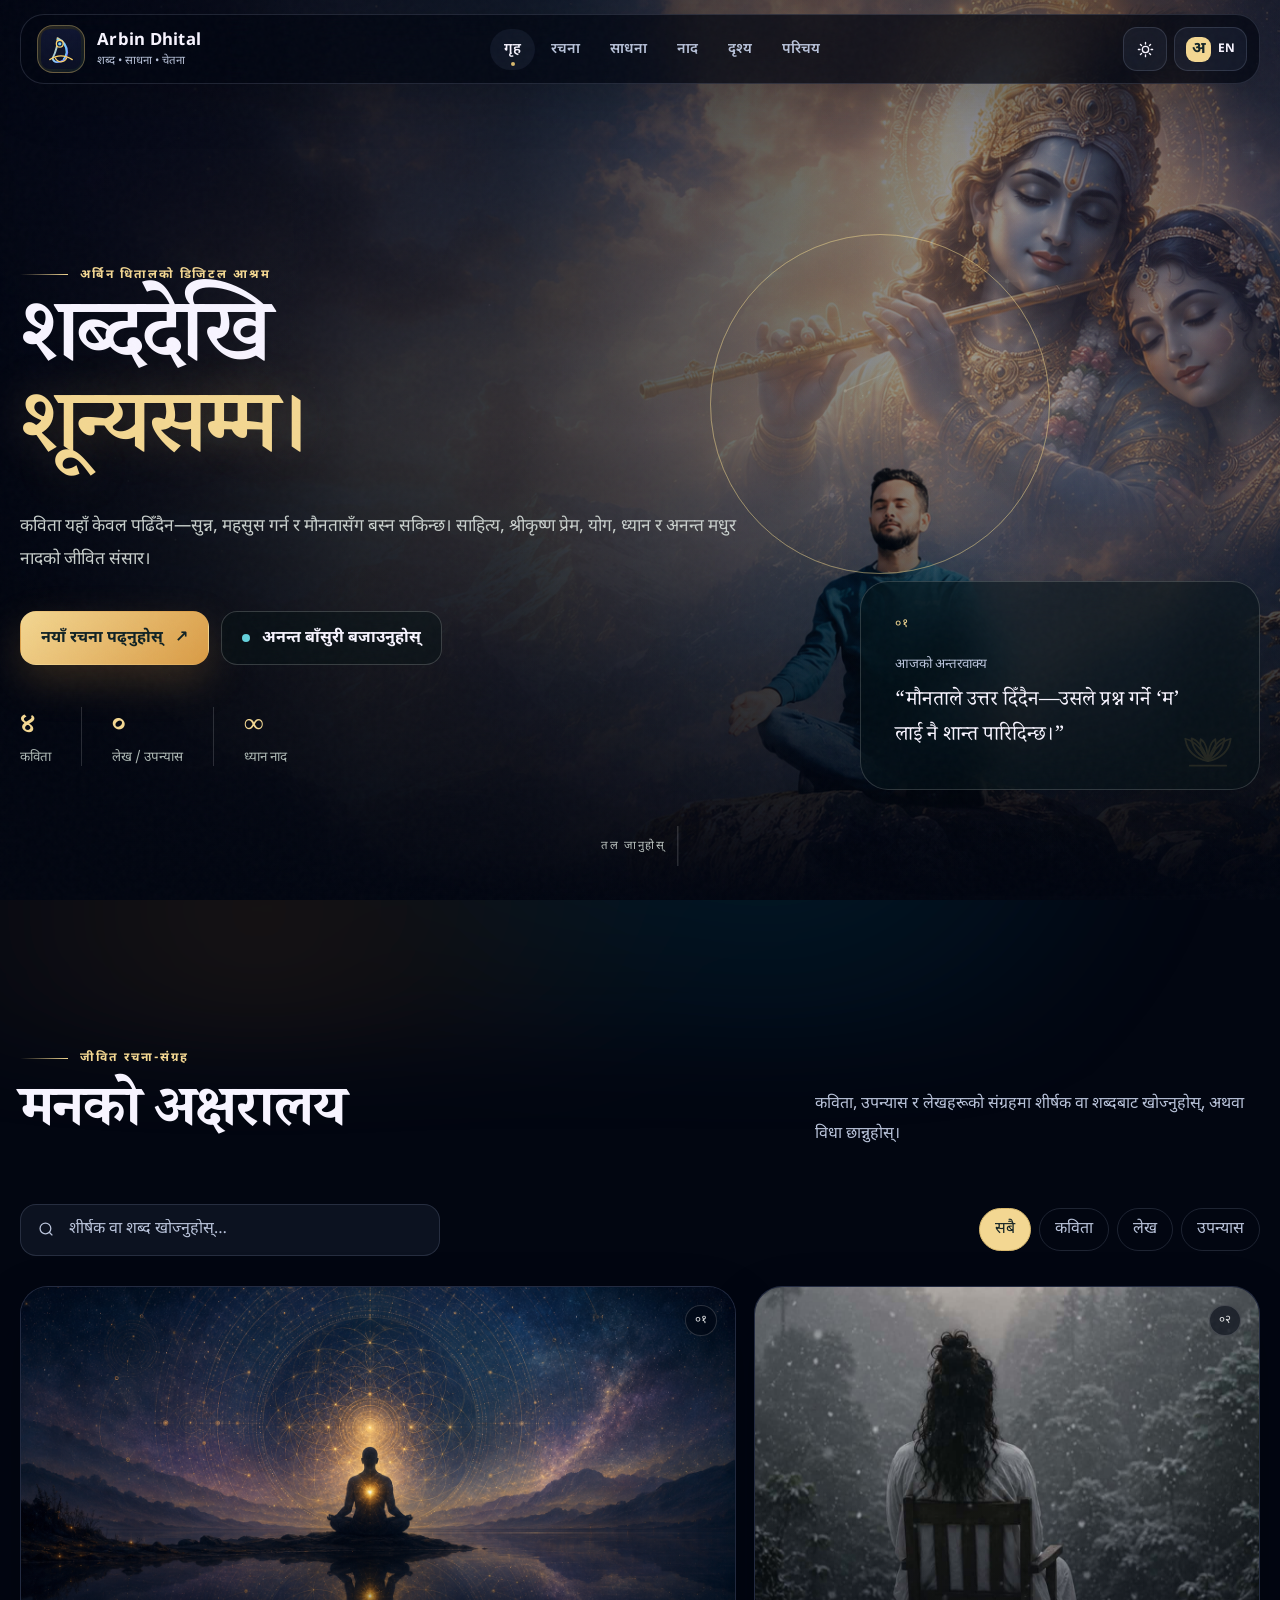
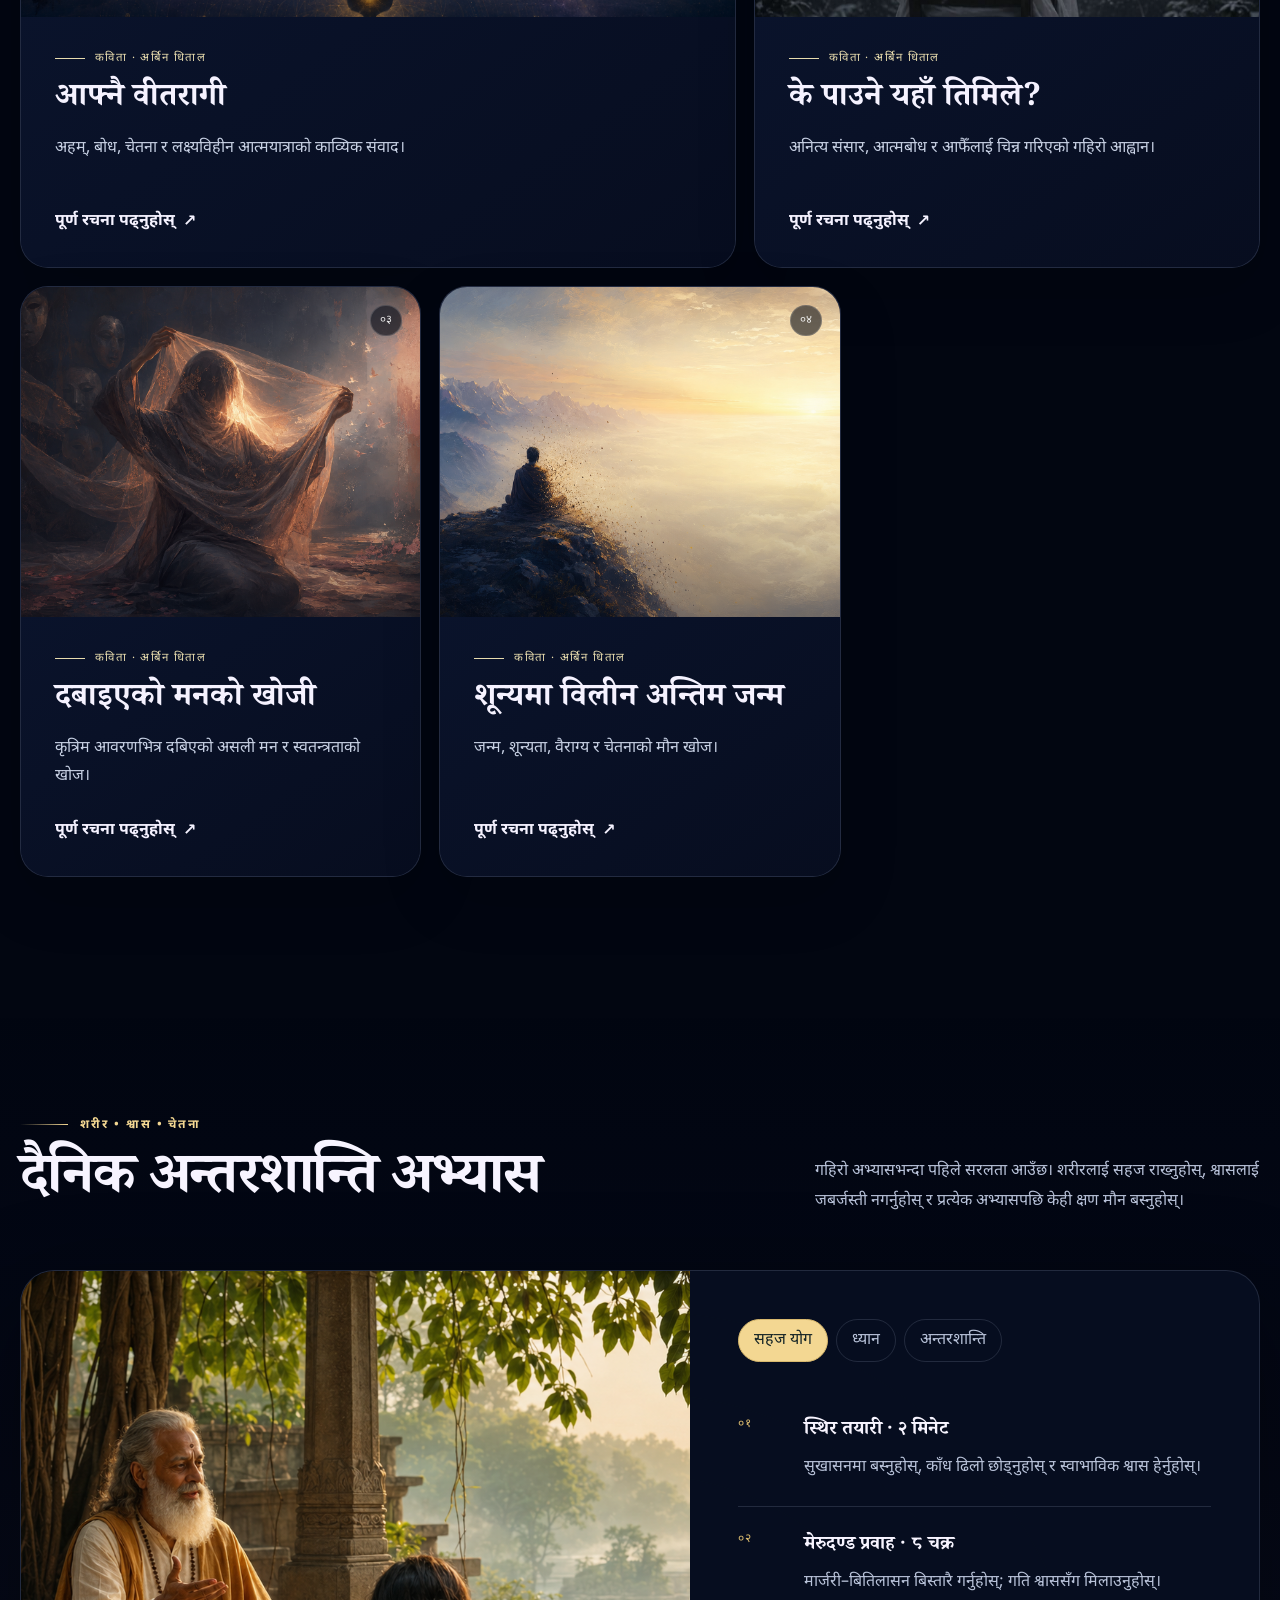
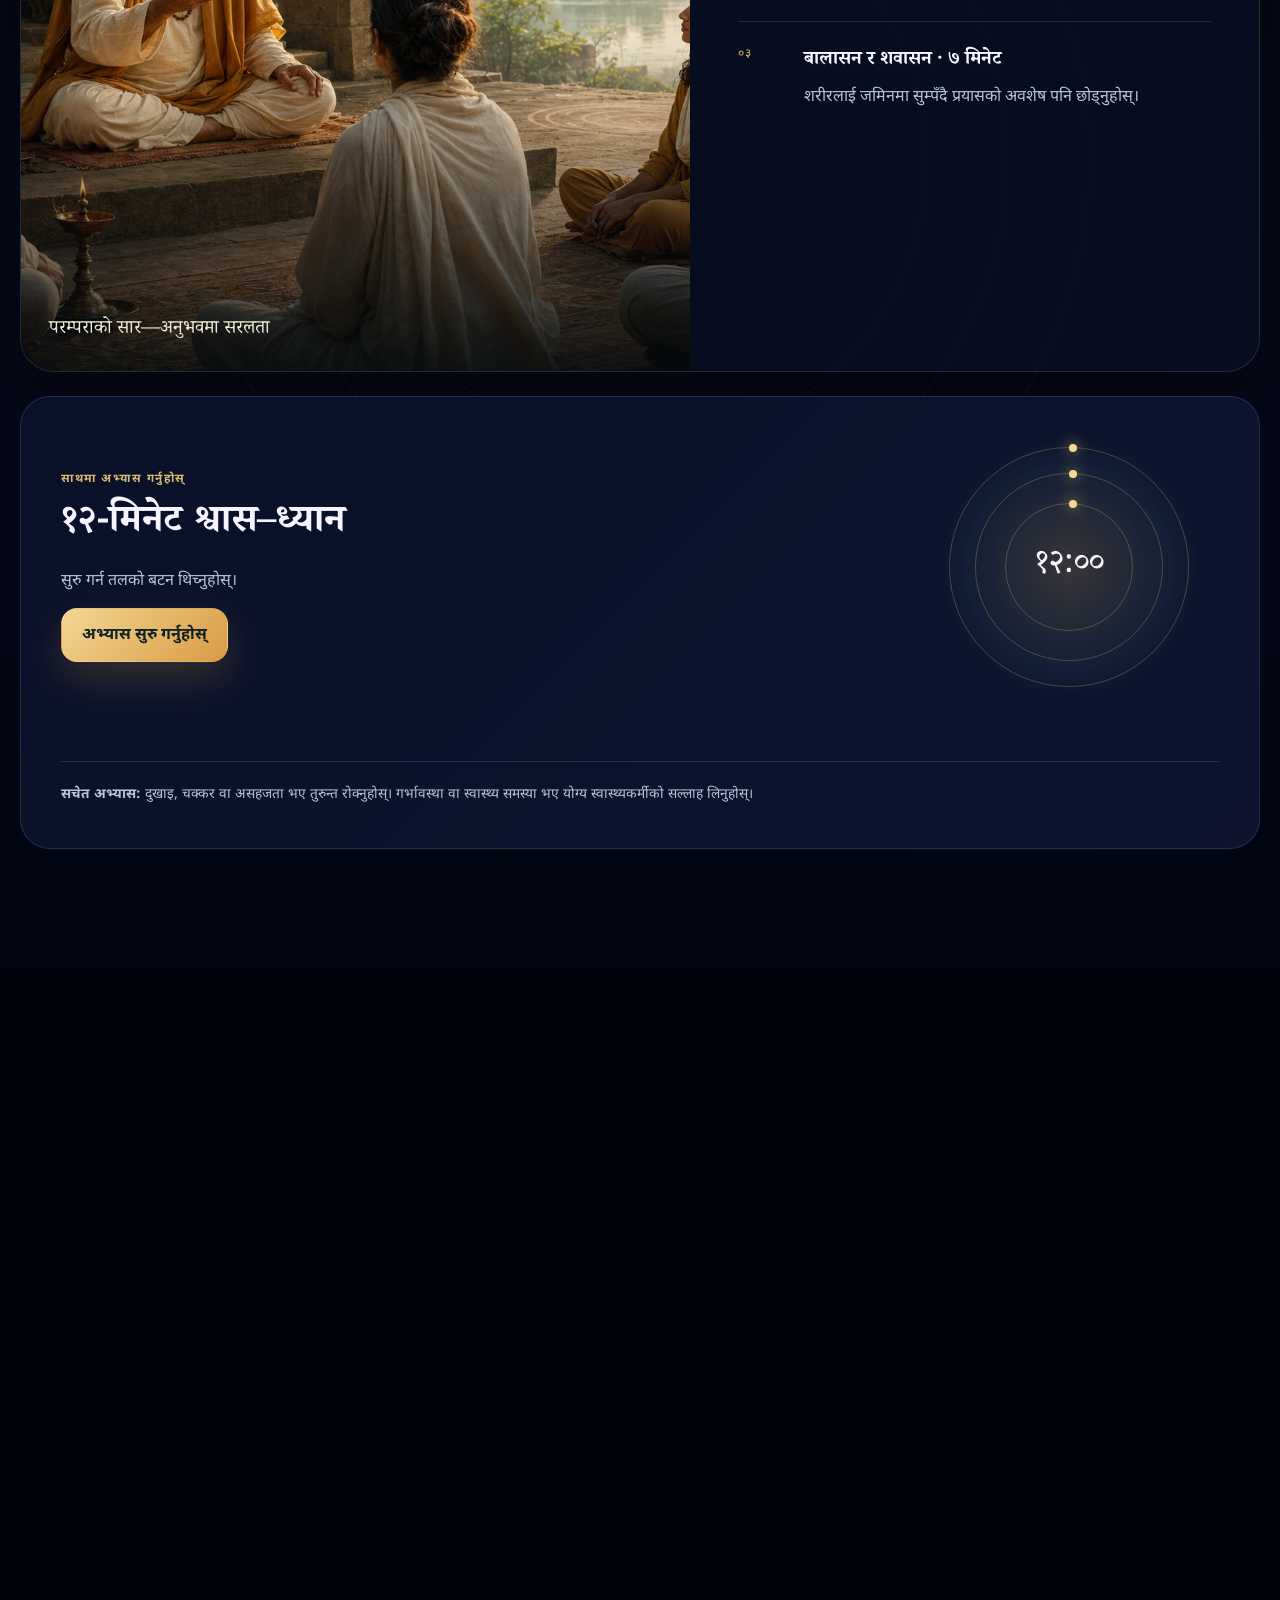
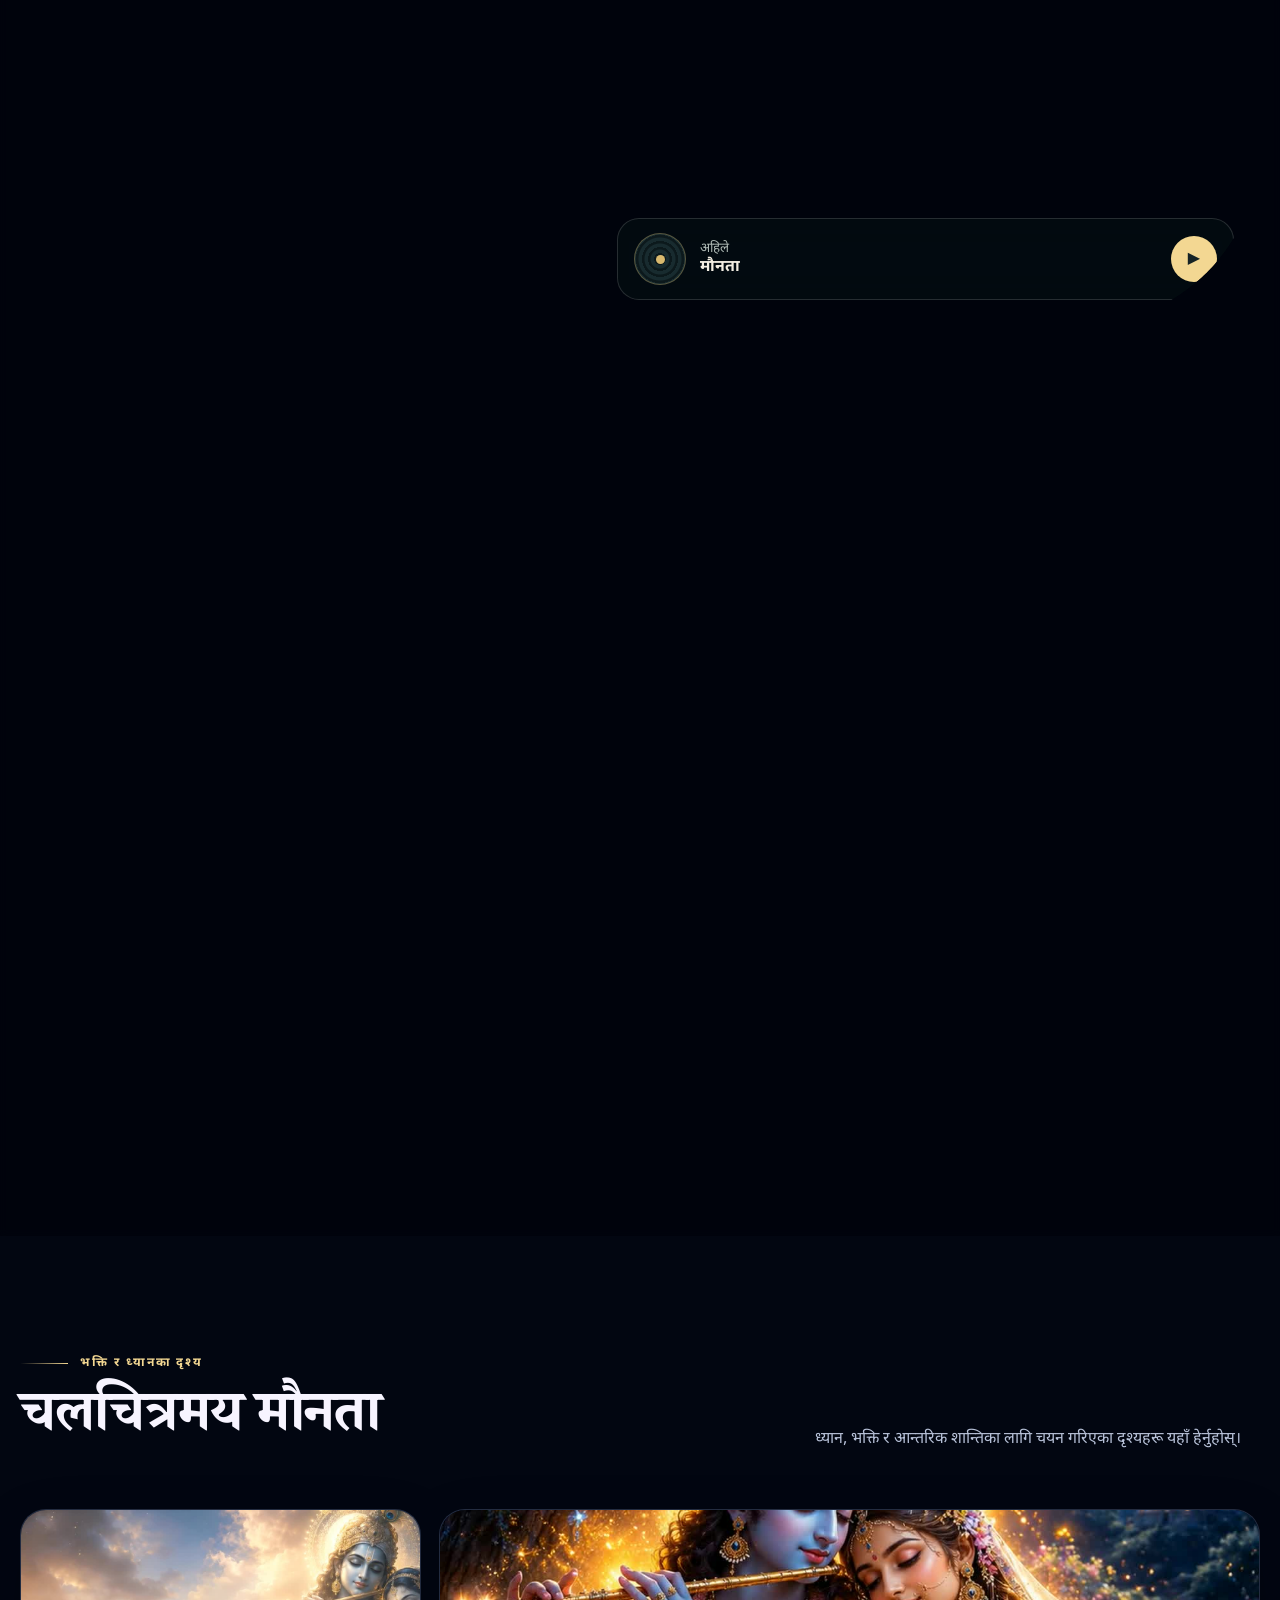
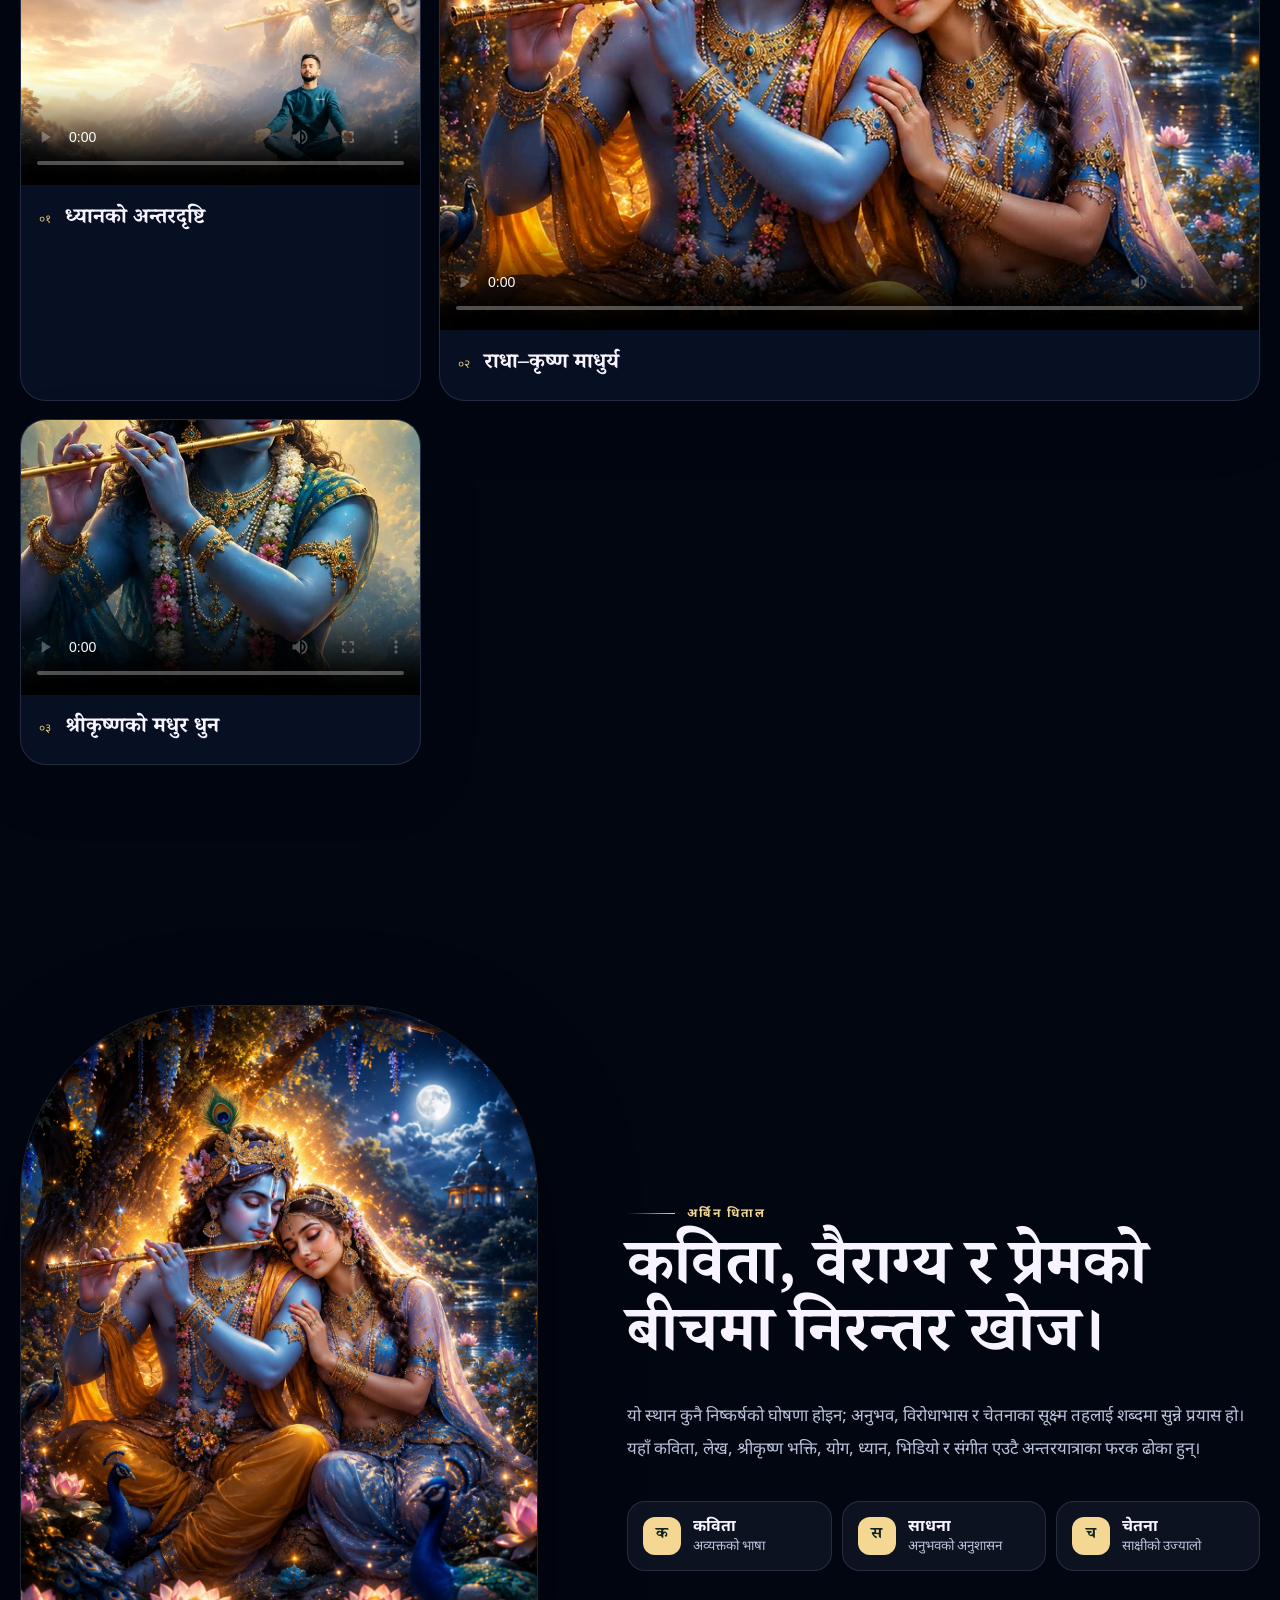
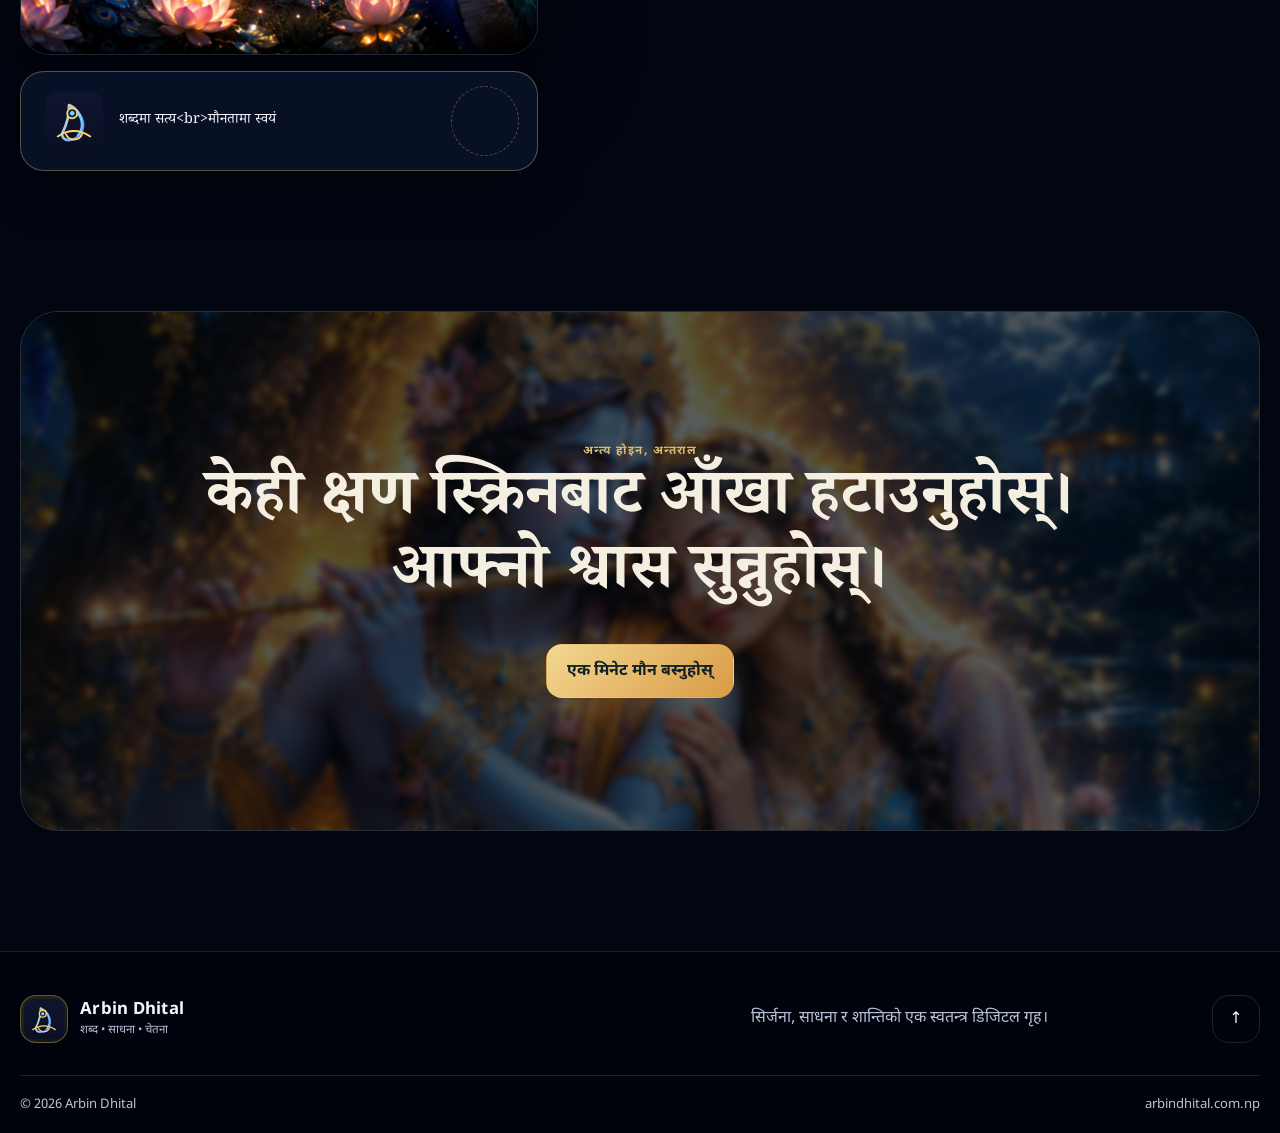
==== commit 18d450bb: "Add files via upload" ====
--- a/index.html
+++ b/index.html
@@ -102,20 +102,6 @@
       <a class="scroll-cue" href="#library"><span data-ne="तल जानुहोस्" data-en="Descend">तल जानुहोस्</span><i></i></a>
     </section>
 
-    <section class="auto-publish" aria-label="Automatic publishing information">
-      <div class="container auto-publish__card reveal">
-        <div class="auto-publish__icon" aria-hidden="true">
-          <svg viewBox="0 0 48 48"><path d="M24 33V9m0 0-9 9m9-9 9 9"/><path d="M9 30v7a4 4 0 0 0 4 4h22a4 4 0 0 0 4-4v-7"/></svg>
-        </div>
-        <div>
-          <p class="mini-label" data-ne="अब पूर्ण रूपमा स्वचालित" data-en="Now fully automatic">अब पूर्ण रूपमा स्वचालित</p>
-          <h2 data-ne="GitHub को मूल फोल्डरमा फाइल राख्नुहोस्—वेबसाइट आफैँ सजिन्छ।" data-en="Drop a file in the GitHub root—the website arranges itself.">GitHub को मूल फोल्डरमा फाइल राख्नुहोस्—वेबसाइट आफैँ सजिन्छ।</h2>
-          <p data-ne=".txt, .md, .docx, .odt, .rtf, .pdf, .epub, .mp3, .wav, .ogg, .m4a, .flac, .mp4, .webm र अन्य समर्थित फाइलबाट शीर्षक, प्रकार, अंश र सामग्री स्वतः पहिचान हुन्छ।" data-en="Titles, categories, excerpts and content are detected from TXT, Markdown, DOCX, ODT, RTF, PDF, EPUB, MP3, WAV, OGG, M4A, FLAC, MP4, WebM and other supported files.">.txt, .md, .docx, .odt, .rtf, .pdf, .epub, .mp3, .wav, .ogg, .m4a, .flac, .mp4, .webm र अन्य समर्थित फाइलबाट शीर्षक, प्रकार, अंश र सामग्री स्वतः पहिचान हुन्छ।</p>
-        </div>
-        <a href="CONTENT_GUIDE.md" class="text-link" data-ne="सरल निर्देशिका ↗" data-en="Simple guide ↗">सरल निर्देशिका ↗</a>
-      </div>
-    </section>
-
     <section class="section library" id="library">
       <div class="container">
         <div class="section-heading section-heading--split reveal">
@@ -123,7 +109,7 @@
             <p class="eyebrow"><span></span><b data-ne="जीवित रचना-संग्रह" data-en="Living collection">जीवित रचना-संग्रह</b></p>
             <h2 data-ne="मनको अक्षरालय" data-en="A library of the inner life">मनको अक्षरालय</h2>
           </div>
-          <p data-ne="नयाँ फाइल अपलोड हुँदै जाँदा यो संग्रह स्वतः बढ्छ। शीर्षक वा शब्दबाट खोज्नुहोस्, अथवा विधा छान्नुहोस्।" data-en="This collection grows automatically with each upload. Search by title or phrase, or choose a form.">नयाँ फाइल अपलोड हुँदै जाँदा यो संग्रह स्वतः बढ्छ। शीर्षक वा शब्दबाट खोज्नुहोस्, अथवा विधा छान्नुहोस्।</p>
+          <p data-ne="कविता, उपन्यास र लेखहरूको संग्रहमा शीर्षक वा शब्दबाट खोज्नुहोस्, अथवा विधा छान्नुहोस्।" data-en="Explore poems, novels and articles. Search by title or phrase, or choose a form.">कविता, उपन्यास र लेखहरूको संग्रहमा शीर्षक वा शब्दबाट खोज्नुहोस्, अथवा विधा छान्नुहोस्।</p>
         </div>
         <div class="library-toolbar reveal">
           <label class="search-field">
@@ -236,7 +222,7 @@
             <p class="eyebrow"><span></span><b data-ne="भक्ति र ध्यानका दृश्य" data-en="Devotional and meditative films">भक्ति र ध्यानका दृश्य</b></p>
             <h2 data-ne="चलचित्रमय मौनता" data-en="Stillness in motion">चलचित्रमय मौनता</h2>
           </div>
-          <p data-ne="पहिलेका सबै भिडियो सुरक्षित छन्। GitHub को मूल फोल्डरमा नयाँ MP4, WebM वा MOV थप्दा अर्को भिडियो कार्ड स्वतः बन्छ।" data-en="Every existing video is preserved. Add MP4, WebM or MOV to the GitHub root and a new card appears automatically.">पहिलेका सबै भिडियो सुरक्षित छन्। GitHub को मूल फोल्डरमा नयाँ MP4, WebM वा MOV थप्दा अर्को भिडियो कार्ड स्वतः बन्छ।</p>
+          <p data-ne="ध्यान, भक्ति र आन्तरिक शान्तिका लागि चयन गरिएका दृश्यहरू यहाँ हेर्नुहोस्।" data-en="Watch selected films for meditation, devotion and inner calm.">ध्यान, भक्ति र आन्तरिक शान्तिका लागि चयन गरिएका दृश्यहरू यहाँ हेर्नुहोस्।</p>
         </div>
         <div class="video-grid" id="videoGrid">
           <article class="video-card reveal">
--- a/assets/css/styles.css
+++ b/assets/css/styles.css
@@ -0,0 +1,732 @@
+:root {
+  --bg: #020611;
+  --bg-deep: #01030a;
+  --surface: rgba(8, 15, 34, .78);
+  --surface-solid: rgba(8, 16, 36, .94);
+  --surface-soft: rgba(164, 187, 255, .065);
+  --text: #f7f4ff;
+  --muted: #b8c2d9;
+  --gold: #d9b96e;
+  --gold-bright: #f3d792;
+  --copper: #c27b67;
+  --teal: #65d1dc;
+  --violet: #8d72f4;
+  --nebula: #c760d2;
+  --line: rgba(207, 218, 255, .14);
+  --line-strong: rgba(217, 185, 110, .38);
+  --shadow: 0 32px 100px rgba(0, 0, 0, .48);
+  --serif: "Noto Serif Devanagari", Georgia, serif;
+  --sans: "DM Sans", "Noto Sans Devanagari", system-ui, sans-serif;
+  --container: min(1240px, calc(100% - 40px));
+}
+
+html[data-theme="light"] {
+  --bg: #edf0fb;
+  --bg-deep: #dfe5f7;
+  --surface: rgba(250, 251, 255, .82);
+  --surface-solid: rgba(252, 253, 255, .96);
+  --surface-soft: rgba(48, 68, 130, .065);
+  --text: #17213c;
+  --muted: #5f6c89;
+  --gold: #9f7027;
+  --gold-bright: #be8a35;
+  --copper: #a25939;
+  --teal: #247d91;
+  --violet: #6551c6;
+  --nebula: #a846a6;
+  --line: rgba(31, 48, 91, .14);
+  --line-strong: rgba(159, 112, 39, .36);
+  --shadow: 0 32px 90px rgba(46, 38, 27, .16);
+}
+
+* { box-sizing: border-box; }
+html { scroll-behavior: smooth; scrollbar-color: var(--gold) var(--bg); }
+body {
+  margin: 0;
+  min-width: 320px;
+  overflow-x: hidden;
+  color: var(--text);
+  background: var(--bg);
+  font-family: var(--sans);
+  -webkit-font-smoothing: antialiased;
+}
+body::before {
+  position: fixed;
+  z-index: 0;
+  inset: -12vmax;
+  content: "";
+  pointer-events: none;
+  background:
+    radial-gradient(ellipse at 14% 18%, rgba(83, 72, 196, .24), transparent 30%),
+    radial-gradient(ellipse at 84% 26%, rgba(192, 74, 184, .17), transparent 31%),
+    radial-gradient(ellipse at 58% 74%, rgba(30, 150, 177, .16), transparent 34%),
+    radial-gradient(ellipse at 26% 88%, rgba(201, 142, 70, .10), transparent 26%);
+  filter: blur(46px) saturate(1.22);
+  animation: nebulaDrift 28s ease-in-out infinite alternate;
+}
+main, .site-footer { position: relative; z-index: 2; }
+body.is-locked { overflow: hidden; }
+a { color: inherit; text-decoration: none; }
+img, video { display: block; max-width: 100%; }
+button, input { font: inherit; }
+button { color: inherit; }
+::selection { color: #132224; background: var(--gold-bright); }
+.container { width: var(--container); margin-inline: auto; }
+.container > *, .hero__layout > *, .section-heading--split > *, .auto-publish__card > *,
+.practice__feature > *, .sound__layout > *, .about__layout > * { min-width: 0; }
+h1, h2, h3, blockquote, p { overflow-wrap: break-word; }
+.section { position: relative; z-index: 2; padding: 120px 0; }
+
+.page-progress {
+  position: fixed;
+  z-index: 999;
+  top: 0;
+  left: 0;
+  width: 0;
+  height: 3px;
+  background: linear-gradient(90deg, var(--teal), var(--gold-bright), var(--copper));
+  box-shadow: 0 0 22px var(--gold);
+}
+.ambient-canvas { position: fixed; inset: 0; z-index: 1; pointer-events: none; opacity: 1; }
+.grain {
+  position: fixed;
+  z-index: 998;
+  inset: 0;
+  opacity: .024;
+  pointer-events: none;
+  background-image: url("data:image/svg+xml,%3Csvg viewBox='0 0 180 180' xmlns='http://www.w3.org/2000/svg'%3E%3Cfilter id='n'%3E%3CfeTurbulence type='fractalNoise' baseFrequency='.9' numOctaves='3' stitchTiles='stitch'/%3E%3C/filter%3E%3Crect width='100%25' height='100%25' filter='url(%23n)' opacity='.9'/%3E%3C/svg%3E");
+}
+.cursor-light {
+  position: fixed;
+  z-index: 997;
+  width: 420px;
+  height: 420px;
+  border-radius: 50%;
+  opacity: 0;
+  pointer-events: none;
+  transform: translate(-50%, -50%);
+  background: radial-gradient(circle, rgba(230, 189, 104, .08), transparent 68%);
+  transition: opacity .25s ease;
+}
+
+.skip-link {
+  position: fixed;
+  z-index: 1100;
+  top: 12px;
+  left: 12px;
+  padding: 12px 16px;
+  color: #111;
+  background: var(--gold-bright);
+  border-radius: 10px;
+  transform: translateY(-160%);
+}
+.skip-link:focus { transform: none; }
+.preloader {
+  position: fixed;
+  z-index: 1200;
+  inset: 0;
+  display: grid;
+  place-content: center;
+  justify-items: center;
+  gap: 22px;
+  background: #061115;
+  transition: opacity .7s ease, visibility .7s ease;
+}
+.preloader.is-hidden { opacity: 0; visibility: hidden; }
+.preloader__mandala {
+  display: grid;
+  width: 106px;
+  height: 106px;
+  place-items: center;
+  border: 1px solid rgba(230, 189, 104, .34);
+  border-radius: 50%;
+  animation: breathe 2.4s ease-in-out infinite;
+}
+.preloader__mandala::before,
+.preloader__mandala::after {
+  position: absolute;
+  width: 138px;
+  height: 138px;
+  content: "";
+  border: 1px dashed rgba(230, 189, 104, .22);
+  border-radius: 50%;
+  animation: spin 12s linear infinite;
+}
+.preloader__mandala::after { width: 174px; height: 174px; animation-direction: reverse; animation-duration: 18s; }
+.preloader__mandala img { width: 62px; height: 62px; }
+.preloader p { margin: 0; color: #c7c3b9; letter-spacing: .08em; }
+
+.site-header {
+  position: fixed;
+  z-index: 100;
+  top: 0;
+  right: 0;
+  left: 0;
+  padding-top: 14px;
+  transition: transform .35s ease;
+}
+.nav-shell {
+  display: flex;
+  min-height: 70px;
+  align-items: center;
+  justify-content: space-between;
+  gap: 20px;
+  padding: 10px 12px 10px 16px;
+  border: 1px solid var(--line);
+  border-radius: 24px;
+  background: color-mix(in srgb, var(--bg) 74%, transparent);
+  box-shadow: 0 18px 50px rgba(0, 0, 0, .16);
+  backdrop-filter: blur(22px) saturate(1.2);
+}
+.brand { display: inline-flex; align-items: center; gap: 12px; }
+.brand__mark {
+  display: grid;
+  width: 48px;
+  height: 48px;
+  place-items: center;
+  overflow: hidden;
+  border: 1px solid var(--line-strong);
+  border-radius: 16px;
+  background: linear-gradient(145deg, rgba(230, 189, 104, .18), rgba(94, 168, 160, .12));
+}
+.brand__mark img { width: 40px; height: 40px; }
+.brand > span:last-child { display: grid; }
+.brand strong { font-size: 1.05rem; letter-spacing: .015em; }
+.brand small { margin-top: 2px; color: var(--muted); font-size: .72rem; }
+.desktop-nav { display: flex; gap: 2px; align-items: center; }
+.desktop-nav a {
+  position: relative;
+  padding: 11px 14px;
+  border-radius: 999px;
+  color: var(--muted);
+  font-size: .9rem;
+  font-weight: 600;
+  transition: .25s ease;
+}
+.desktop-nav a::after {
+  position: absolute;
+  bottom: 4px;
+  left: 50%;
+  width: 4px;
+  height: 4px;
+  content: "";
+  border-radius: 50%;
+  background: var(--gold);
+  opacity: 0;
+  transform: translateX(-50%);
+}
+.desktop-nav a:hover, .desktop-nav a.is-active { color: var(--text); background: var(--surface-soft); }
+.desktop-nav a.is-active::after { opacity: 1; }
+.nav-actions { display: flex; gap: 7px; align-items: center; }
+.round-button,
+.language-button,
+.menu-button {
+  height: 44px;
+  border: 1px solid var(--line);
+  border-radius: 14px;
+  background: var(--surface-soft);
+  cursor: pointer;
+}
+.round-button { display: grid; width: 44px; place-items: center; }
+.round-button svg { width: 19px; fill: none; stroke: currentColor; stroke-linecap: round; stroke-width: 1.7; }
+.language-button { display: flex; align-items: center; gap: 7px; padding: 0 11px; }
+.language-button span { display: grid; width: 25px; height: 25px; place-items: center; color: #152529; background: var(--gold-bright); border-radius: 9px; font-weight: 700; }
+.language-button b { font-size: .75rem; }
+.menu-button { display: none; width: 44px; place-content: center; gap: 6px; }
+.menu-button span { display: block; width: 18px; height: 1.5px; background: currentColor; transition: .25s ease; }
+.menu-button span:last-child { width: 12px; justify-self: end; }
+.mobile-nav {
+  display: none;
+  width: var(--container);
+  margin: 8px auto 0;
+  padding: 10px;
+  border: 1px solid var(--line);
+  border-radius: 20px;
+  background: var(--surface-solid);
+  box-shadow: var(--shadow);
+}
+.mobile-nav a { padding: 12px 15px; color: var(--muted); border-radius: 12px; }
+.mobile-nav a:hover { color: var(--text); background: var(--surface-soft); }
+
+.hero {
+  position: relative;
+  z-index: 1;
+  display: grid;
+  min-height: 100svh;
+  align-items: end;
+  overflow: hidden;
+}
+.hero__media, .hero__veil { position: absolute; inset: 0; }
+.hero__media img { width: 100%; height: 100%; object-fit: cover; object-position: 52% center; animation: heroZoom 22s ease-in-out infinite alternate; }
+.hero__media {
+  opacity: .78;
+  -webkit-mask-image: linear-gradient(90deg, transparent 0%, #000 28%, #000 100%);
+  mask-image: linear-gradient(90deg, transparent 0%, #000 28%, #000 100%);
+}
+.hero__veil {
+  background:
+    linear-gradient(90deg, rgba(2, 6, 17, .94) 0%, rgba(2, 6, 17, .72) 40%, rgba(2, 6, 17, .16) 74%, rgba(2, 6, 17, .34) 100%),
+    linear-gradient(180deg, rgba(2, 6, 17, .25) 0%, rgba(2, 6, 17, .06) 48%, var(--bg) 100%);
+}
+html[data-theme="light"] .hero__veil {
+  background:
+    linear-gradient(90deg, rgba(244, 239, 228, .95) 0%, rgba(244, 239, 228, .78) 42%, rgba(244, 239, 228, .24) 72%, rgba(244, 239, 228, .42) 100%),
+    linear-gradient(180deg, rgba(244, 239, 228, .24), transparent 46%, var(--bg) 100%);
+}
+.hero__rings { position: absolute; inset: 0; pointer-events: none; }
+.hero__rings i {
+  position: absolute;
+  top: 26%;
+  right: 18%;
+  width: 340px;
+  height: 340px;
+  border: 1px solid rgba(246, 217, 143, .20);
+  border-radius: 50%;
+  animation: ringPulse 7s ease-out infinite;
+}
+.hero__rings i:nth-child(2) { animation-delay: 2.3s; }
+.hero__rings i:nth-child(3) { animation-delay: 4.6s; }
+.hero__layout {
+  position: relative;
+  z-index: 3;
+  display: grid;
+  grid-template-columns: minmax(0, 1fr) minmax(280px, 400px);
+  gap: clamp(36px, 6vw, 82px);
+  align-items: end;
+  padding-top: 170px;
+  padding-bottom: 110px;
+}
+.hero__copy { max-width: 820px; padding: 24px 0; }
+.eyebrow { display: flex; align-items: center; gap: 12px; margin: 0 0 18px; color: var(--gold-bright); font-size: .76rem; letter-spacing: .16em; text-transform: uppercase; }
+.eyebrow span { width: 48px; height: 1px; background: linear-gradient(90deg, transparent, currentColor); }
+.hero h1 { display: grid; margin: 0; font-family: var(--serif); font-size: clamp(3.8rem, 7vw, 7rem); font-weight: 600; line-height: 1.02; letter-spacing: -.04em; text-wrap: balance; }
+.hero h1 em { margin-left: 0; color: var(--gold-bright); font-style: normal; text-shadow: 0 0 48px rgba(230, 189, 104, .24); }
+.hero__lead { max-width: 720px; margin: 28px 0 0; color: #c8cfcc; font-size: 1.08rem; line-height: 1.9; }
+html[data-theme="light"] .hero__lead { color: #425c5c; }
+.hero__actions { display: flex; flex-wrap: wrap; gap: 12px; margin-top: 34px; }
+.button {
+  display: inline-flex;
+  min-height: 54px;
+  align-items: center;
+  justify-content: center;
+  gap: 12px;
+  padding: 0 20px;
+  border: 1px solid transparent;
+  border-radius: 16px;
+  cursor: pointer;
+  font-weight: 700;
+  transition: transform .25s ease, box-shadow .25s ease, border-color .25s ease;
+}
+.button:hover { transform: translateY(-3px); }
+.button--gold { color: #102225; background: linear-gradient(135deg, var(--gold-bright), #d99b45); box-shadow: 0 16px 42px rgba(217, 155, 69, .22); }
+.button--glass { border-color: rgba(255, 255, 255, .18); background: rgba(5, 18, 22, .45); backdrop-filter: blur(12px); }
+html[data-theme="light"] .button--glass { background: rgba(255, 255, 255, .55); border-color: var(--line); }
+.pulse-dot { width: 8px; height: 8px; border-radius: 50%; background: var(--teal); box-shadow: 0 0 0 0 rgba(94, 168, 160, .6); animation: pulse 2s infinite; }
+.hero__metrics { display: flex; gap: 30px; margin-top: 42px; }
+.hero__metrics div { display: grid; padding-right: 30px; border-right: 1px solid rgba(255, 255, 255, .15); }
+.hero__metrics div:last-child { border-right: 0; }
+.hero__metrics strong { font-family: var(--serif); color: var(--gold-bright); font-size: 1.7rem; }
+.hero__metrics small { color: #aeb9b5; }
+.hero__note {
+  position: relative;
+  display: grid;
+  gap: 22px;
+  width: 100%;
+  max-width: 400px;
+  align-self: end;
+  justify-self: end;
+  padding: clamp(24px, 3vw, 34px);
+  border: 1px solid rgba(255, 255, 255, .16);
+  border-radius: 28px;
+  background: rgba(5, 18, 22, .52);
+  box-shadow: 0 26px 80px rgba(0, 0, 0, .22);
+  backdrop-filter: blur(20px);
+}
+html[data-theme="light"] .hero__note { background: rgba(255, 250, 240, .68); }
+.hero__note-number { color: var(--gold-bright); font-size: .76rem; letter-spacing: .12em; }
+.hero__note small { color: var(--muted); }
+.hero__note blockquote { margin: 10px 0 0; padding-right: 28px; font-family: var(--serif); font-size: clamp(1.18rem, 1.6vw, 1.45rem); line-height: 1.72; }
+.hero__note img { position: absolute; right: 22px; bottom: 18px; width: 58px; opacity: .11; }
+.scroll-cue { position: absolute; z-index: 5; bottom: 34px; left: 50%; display: flex; align-items: center; gap: 12px; color: #bac2bf; font-size: .72rem; letter-spacing: .14em; text-transform: uppercase; transform: translateX(-50%); }
+.scroll-cue i { position: relative; width: 1px; height: 40px; overflow: hidden; background: rgba(255, 255, 255, .22); }
+.scroll-cue i::after { position: absolute; top: -50%; left: 0; width: 1px; height: 50%; content: ""; background: var(--gold-bright); animation: scrollLine 1.9s infinite; }
+
+.auto-publish { position: relative; z-index: 5; margin-top: 0; padding-top: 38px; }
+.auto-publish__card {
+  display: grid;
+  grid-template-columns: 64px minmax(0, 1fr) auto;
+  gap: clamp(20px, 3vw, 34px);
+  align-items: center;
+  padding: 30px;
+  border: 1px solid var(--line-strong);
+  border-radius: 28px;
+  background: linear-gradient(125deg, rgba(13, 22, 49, .94), rgba(8, 15, 34, .90));
+  backdrop-filter: blur(24px) saturate(1.16);
+  box-shadow: var(--shadow);
+}
+.auto-publish__icon { display: grid; width: 64px; height: 64px; place-items: center; border-radius: 20px; background: rgba(230, 189, 104, .12); }
+.auto-publish__icon svg { width: 30px; fill: none; stroke: var(--gold); stroke-width: 1.8; stroke-linecap: round; stroke-linejoin: round; }
+.mini-label { margin: 0 0 8px; color: var(--gold); font-size: .73rem; font-weight: 700; letter-spacing: .13em; text-transform: uppercase; }
+.auto-publish h2 { margin: 0; max-width: 900px; font-family: var(--serif); font-size: clamp(1.3rem, 2.2vw, 2rem); line-height: 1.48; text-wrap: balance; }
+.auto-publish p:not(.mini-label) { margin: 8px 0 0; color: var(--muted); line-height: 1.65; }
+.text-link { white-space: nowrap; color: var(--gold-bright); font-weight: 700; }
+
+.section-heading--split { display: grid; grid-template-columns: minmax(0, 1fr) minmax(260px, .62fr); gap: clamp(36px, 6vw, 82px); align-items: end; margin-bottom: 54px; }
+.section-heading h2 { margin: 0; font-family: var(--serif); font-size: clamp(2.7rem, 4.5vw, 4.8rem); line-height: 1.14; letter-spacing: -.028em; text-wrap: balance; }
+.section-heading > p { margin: 0; color: var(--muted); line-height: 1.85; }
+.library { padding-top: 150px; }
+.library-toolbar { display: flex; align-items: center; justify-content: space-between; gap: 20px; margin-bottom: 30px; }
+.search-field { display: flex; width: min(420px, 100%); height: 52px; align-items: center; gap: 12px; padding: 0 16px; border: 1px solid var(--line); border-radius: 16px; background: var(--surface-soft); }
+.search-field svg { width: 20px; fill: none; stroke: var(--muted); stroke-width: 1.7; }
+.search-field input { width: 100%; color: var(--text); border: 0; outline: 0; background: transparent; }
+.search-field input::placeholder { color: var(--muted); }
+.filter-list { display: flex; flex-wrap: wrap; gap: 8px; }
+.filter-list button,
+.path-tabs button {
+  padding: 10px 15px;
+  color: var(--muted);
+  border: 1px solid var(--line);
+  border-radius: 999px;
+  background: transparent;
+  cursor: pointer;
+  transition: .25s ease;
+}
+.filter-list button:hover,
+.filter-list button.is-active,
+.path-tabs button:hover,
+.path-tabs button.is-active { color: #142426; border-color: var(--gold); background: var(--gold-bright); }
+.content-grid { display: grid; grid-template-columns: repeat(12, 1fr); gap: 18px; }
+.content-card {
+  position: relative;
+  grid-column: span 4;
+  display: grid;
+  min-height: 0;
+  grid-template-rows: minmax(270px, 330px) minmax(250px, auto);
+  overflow: hidden;
+  border: 1px solid var(--line);
+  border-radius: 28px;
+  background: rgba(8, 16, 36, .92);
+  box-shadow: 0 22px 60px rgba(0, 0, 0, .16);
+  cursor: pointer;
+  isolation: isolate;
+  transition: transform .4s cubic-bezier(.2,.75,.2,1), border-color .4s ease, box-shadow .4s ease;
+}
+.content-card:nth-child(5n + 1) { grid-column: span 7; }
+.content-card:nth-child(5n + 2) { grid-column: span 5; }
+.content-card:hover { border-color: var(--line-strong); box-shadow: var(--shadow); transform: translateY(-8px); }
+.content-card__image { position: relative; z-index: 0; min-height: 0; overflow: hidden; }
+.content-card__image img { width: 100%; height: 100%; object-fit: cover; transition: transform .8s ease; }
+.content-card:hover .content-card__image img { transform: scale(1.05); }
+.content-card__image::after { position: absolute; inset: 0; content: ""; background: linear-gradient(180deg, transparent 58%, rgba(3, 7, 19, .34)); }
+.content-card__body { position: relative; z-index: 1; display: flex; flex-direction: column; justify-content: flex-start; align-items: flex-start; padding: clamp(24px, 3vw, 34px); color: #f5f2ff; background: linear-gradient(145deg, rgba(10, 19, 43, .98), rgba(7, 13, 31, .98)); }
+.content-card__meta { display: flex; gap: 10px; align-items: center; margin-bottom: 14px; color: #e8dcae; font-size: .72rem; letter-spacing: .12em; text-transform: uppercase; }
+.content-card__meta i { width: 30px; height: 1px; background: currentColor; }
+.content-card h3 { margin: 0; max-width: 100%; font-family: var(--serif); font-size: clamp(1.75rem, 2.5vw, 2.65rem); line-height: 1.28; text-wrap: balance; }
+.content-card p { max-width: 680px; margin: 14px 0 24px; color: #c7d0e3; line-height: 1.78; }
+.content-card__open { display: inline-flex; gap: 8px; align-items: center; margin-top: auto; padding-top: 4px; font-weight: 700; }
+.content-card__index { position: absolute; z-index: 2; top: 18px; right: 18px; padding: 7px 9px; color: rgba(255, 255, 255, .86); border: 1px solid rgba(255,255,255,.16); border-radius: 999px; background: rgba(3,7,19,.58); backdrop-filter: blur(10px); font-size: .72rem; }
+.content-card--plain { min-height: 420px; cursor: default; }
+.content-card--plain .content-card__image { display: none; }
+.content-card--plain .content-card__body { color: var(--text); background: linear-gradient(145deg, var(--surface-solid), color-mix(in srgb, var(--surface-solid) 86%, var(--teal) 14%)); }
+.content-card--plain p { color: var(--muted); }
+.content-skeleton { grid-column: span 4; min-height: 560px; border-radius: 28px; background: linear-gradient(105deg, var(--surface-soft) 30%, rgba(255,255,255,.08) 45%, var(--surface-soft) 60%); background-size: 220% 100%; animation: skeleton 1.5s infinite; }
+.empty-state { padding: 50px; text-align: center; color: var(--muted); border: 1px dashed var(--line); border-radius: 24px; }
+
+.practice { overflow: hidden; background: linear-gradient(180deg, transparent, rgba(66, 68, 151, .075), transparent); }
+.practice__halo { position: absolute; top: 20%; left: 50%; width: 900px; height: 900px; border: 1px solid rgba(94, 168, 160, .11); border-radius: 50%; transform: translateX(-50%); }
+.practice__halo::before,
+.practice__halo::after { position: absolute; inset: 9%; content: ""; border: inherit; border-radius: inherit; }
+.practice__halo::after { inset: 18%; }
+.practice__feature { position: relative; display: grid; grid-template-columns: minmax(0, 1.08fr) minmax(360px, .92fr); overflow: hidden; border: 1px solid var(--line); border-radius: 34px; background: rgba(7, 14, 32, .94); box-shadow: var(--shadow); }
+.practice__image { position: relative; min-height: 700px; }
+.practice__image::after { position: absolute; inset: 0; content: ""; background: linear-gradient(180deg, transparent 55%, rgba(3,10,14,.82)); }
+.practice__image img { width: 100%; height: 100%; object-fit: cover; }
+.practice__image > span { position: absolute; z-index: 2; bottom: 26px; left: 28px; color: #f2ead6; font-family: var(--serif); font-size: 1.18rem; }
+.practice__path { padding: clamp(30px, 4vw, 48px); }
+.path-tabs { display: flex; flex-wrap: wrap; gap: 8px; margin-bottom: 30px; }
+.practice-panel { display: none; }
+.practice-panel.is-active { display: block; animation: panelIn .45s ease; }
+.practice-panel ol { display: grid; gap: 0; margin: 0; padding: 0; list-style: none; }
+.practice-panel li { display: grid; grid-template-columns: 48px 1fr; gap: 18px; padding: 24px 0; border-bottom: 1px solid var(--line); }
+.practice-panel li:last-child { border-bottom: 0; }
+.practice-panel li > span { color: var(--gold); font-size: .75rem; letter-spacing: .12em; }
+.practice-panel strong { font-family: var(--serif); font-size: 1.2rem; }
+.practice-panel p { margin: 8px 0 0; color: var(--muted); line-height: 1.75; }
+.breath-studio {
+  display: grid;
+  grid-template-columns: minmax(0, 1fr) 300px;
+  gap: clamp(34px, 5vw, 68px);
+  align-items: center;
+  margin-top: 24px;
+  padding: 40px;
+  border: 1px solid var(--line);
+  border-radius: 30px;
+  background: linear-gradient(135deg, rgba(9, 18, 42, .95), rgba(15, 22, 49, .91));
+  backdrop-filter: blur(20px);
+}
+.breath-studio__copy h3 { margin: 0; font-family: var(--serif); font-size: clamp(2rem, 3vw, 3.2rem); }
+.breath-studio__copy > p:not(.mini-label) { color: var(--muted); }
+.breath-orb { position: relative; display: grid; width: 260px; height: 260px; place-items: center; justify-self: center; border-radius: 50%; background: radial-gradient(circle, rgba(230, 189, 104, .2), rgba(94, 168, 160, .08) 55%, transparent 72%); }
+.breath-orb span { z-index: 2; font-family: var(--serif); font-size: 2.1rem; }
+.breath-orb i { position: absolute; inset: 10px; border: 1px solid rgba(230, 189, 104, .28); border-radius: 50%; animation: orbit 12s linear infinite; }
+.breath-orb i::after { position: absolute; top: -4px; left: 50%; width: 8px; height: 8px; content: ""; background: var(--gold-bright); border-radius: 50%; box-shadow: 0 0 14px var(--gold); }
+.breath-orb i:nth-child(2) { inset: 36px; animation-direction: reverse; animation-duration: 9s; }
+.breath-orb i:nth-child(3) { inset: 66px; animation-duration: 7s; }
+.breath-orb.is-breathing { animation: guidedBreath 15s ease-in-out infinite; }
+.safety-note { grid-column: 1 / -1; margin: 0; padding-top: 22px; color: var(--muted); border-top: 1px solid var(--line); font-size: .86rem; line-height: 1.7; }
+
+.sound { background: rgba(1, 3, 10, .62); border-block: 1px solid rgba(207, 218, 255, .08); backdrop-filter: blur(4px); }
+.sound::before { position: absolute; inset: 0; content: ""; opacity: .32; background: radial-gradient(circle at 75% 30%, rgba(94,168,160,.17), transparent 32%), radial-gradient(circle at 20% 80%, rgba(230,189,104,.1), transparent 26%); }
+.sound__layout { position: relative; display: grid; grid-template-columns: minmax(0, .85fr) minmax(0, 1.15fr); gap: clamp(42px, 6vw, 82px); align-items: center; }
+.sound__copy h2 { margin: 0; font-family: var(--serif); font-size: clamp(3rem, 5.8vw, 5.8rem); line-height: 1.02; }
+.sound__copy > p:not(.eyebrow) { color: var(--muted); line-height: 1.9; }
+.sound-presets { display: grid; gap: 10px; margin-top: 28px; }
+.sound-presets button {
+  display: grid;
+  grid-template-columns: 44px 1fr auto;
+  gap: 14px;
+  align-items: center;
+  padding: 15px;
+  text-align: left;
+  border: 1px solid var(--line);
+  border-radius: 18px;
+  background: var(--surface-soft);
+  cursor: pointer;
+  transition: .25s ease;
+}
+.sound-presets button:hover, .sound-presets button.is-active { border-color: var(--line-strong); background: rgba(230, 189, 104, .09); transform: translateX(4px); }
+.sound-presets button > span { display: grid; width: 44px; height: 44px; place-items: center; color: var(--gold); border-radius: 14px; background: rgba(230, 189, 104, .1); font-size: 1.4rem; }
+.sound-presets button div { display: grid; }
+.sound-presets small { color: var(--muted); }
+.sound-presets button > b { color: var(--gold-bright); }
+.sound__visual { position: relative; min-height: 700px; overflow: hidden; border-radius: 40px 40px 180px 40px; }
+.sound__visual::after { position: absolute; inset: 0; content: ""; background: linear-gradient(180deg, transparent 45%, rgba(3, 10, 14, .92)); }
+.sound__visual > img { width: 100%; height: 100%; object-fit: cover; object-position: center 25%; }
+.sound-wave { position: absolute; z-index: 2; right: 8%; bottom: 138px; left: 8%; display: flex; height: 68px; align-items: center; justify-content: center; gap: 5px; }
+.sound-wave i { width: 3px; height: 10%; background: linear-gradient(var(--gold-bright), var(--teal)); border-radius: 999px; opacity: .7; }
+.sound-wave.is-playing i { animation: wave 1.15s ease-in-out infinite alternate; animation-delay: calc(var(--i) * -.045s); }
+.now-playing { position: absolute; z-index: 3; right: 26px; bottom: 25px; left: 26px; display: grid; grid-template-columns: auto 1fr auto; gap: 14px; align-items: center; padding: 14px 16px; border: 1px solid rgba(255,255,255,.14); border-radius: 22px; background: rgba(5,18,22,.58); backdrop-filter: blur(18px); }
+.now-playing__disc { display: grid; width: 52px; height: 52px; place-items: center; border: 1px solid rgba(230,189,104,.3); border-radius: 50%; background: repeating-radial-gradient(circle, #182b2f 0 3px, #0c191c 4px 6px); }
+.now-playing__disc i { width: 9px; height: 9px; background: var(--gold); border-radius: 50%; }
+.now-playing.is-playing .now-playing__disc { animation: spin 5s linear infinite; }
+.now-playing div { display: grid; color: #f4efe4; }
+.now-playing small { color: #aeb9b5; }
+.now-playing button { display: grid; width: 46px; height: 46px; place-items: center; color: #162325; border: 0; border-radius: 50%; background: var(--gold-bright); cursor: pointer; }
+.discovered-audio { position: relative; margin-top: 80px; }
+.subheading { display: flex; align-items: center; justify-content: space-between; margin-bottom: 18px; }
+.subheading h3 { margin: 0; font-family: var(--serif); font-size: 1.8rem; }
+.subheading span { display: grid; width: 38px; height: 38px; place-items: center; border: 1px solid var(--line); border-radius: 50%; color: var(--gold); }
+.media-list { display: grid; gap: 10px; }
+.audio-row { display: grid; grid-template-columns: 48px 1fr auto; gap: 14px; align-items: center; padding: 13px 15px; border: 1px solid var(--line); border-radius: 16px; background: var(--surface-soft); }
+.audio-row button { display: grid; width: 44px; height: 44px; place-items: center; border: 1px solid var(--line-strong); border-radius: 50%; background: transparent; cursor: pointer; }
+.audio-row div { display: grid; }
+.audio-row small { color: var(--muted); }
+.audio-row audio { width: min(360px, 36vw); height: 36px; }
+
+.video-grid { display: grid; grid-template-columns: repeat(12, 1fr); gap: 18px; }
+.video-card { grid-column: span 4; overflow: hidden; border: 1px solid var(--line); border-radius: 26px; background: var(--surface-solid); box-shadow: 0 22px 60px rgba(0,0,0,.15); }
+.video-card--wide { grid-column: span 8; }
+.video-card video { width: 100%; aspect-ratio: 16/11; object-fit: cover; background: #020607; }
+.video-card--wide video { aspect-ratio: 16/8.2; }
+.video-card > div { display: flex; gap: 14px; align-items: center; padding: 18px; }
+.video-card > div span { color: var(--gold); font-size: .75rem; }
+.video-card h3 { margin: 0; font-family: var(--serif); font-size: 1.35rem; }
+
+.about { overflow: hidden; }
+.about__layout { display: grid; grid-template-columns: minmax(0, .9fr) minmax(0, 1.1fr); gap: clamp(50px, 7vw, 96px); align-items: center; }
+.about__portrait { position: relative; display: grid; gap: 16px; min-height: 0; }
+.about__portrait > img { width: 100%; height: 650px; object-fit: cover; border: 1px solid var(--line); border-radius: 190px 190px 30px 30px; box-shadow: var(--shadow); }
+.about__seal { position: relative; display: flex; width: 100%; min-height: 96px; align-items: center; justify-content: flex-start; gap: 16px; padding: 20px 24px; border: 1px solid var(--line-strong); border-radius: 24px; background: rgba(9, 18, 42, .90); box-shadow: 0 20px 50px rgba(0,0,0,.22); backdrop-filter: blur(18px); }
+.about__seal::before { position: absolute; top: 14px; right: 18px; bottom: 14px; width: 66px; content: ""; border: 1px dashed var(--line-strong); border-radius: 50%; animation: spin 22s linear infinite; }
+.about__seal img { width: 58px; }
+.about__seal span { font-family: var(--serif); font-size: .9rem; line-height: 1.45; }
+.about__copy h2 { margin: 0; font-family: var(--serif); font-size: clamp(3rem, 5vw, 5.3rem); line-height: 1.06; }
+.about__copy > p:not(.eyebrow) { margin-top: 26px; color: var(--muted); font-size: 1.05rem; line-height: 1.95; }
+.about__pillars { display: grid; grid-template-columns: repeat(3, 1fr); gap: 10px; margin-top: 34px; }
+.about__pillars article { display: flex; gap: 12px; align-items: center; padding: 15px; border: 1px solid var(--line); border-radius: 18px; background: var(--surface-soft); }
+.about__pillars article > span { display: grid; width: 38px; height: 38px; place-items: center; color: #142426; background: var(--gold-bright); border-radius: 12px; font-family: var(--serif); font-weight: 700; }
+.about__pillars article div { display: grid; }
+.about__pillars small { color: var(--muted); }
+
+.closing { position: relative; z-index: 2; padding: 20px 0 120px; }
+.closing__card { position: relative; display: grid; min-height: 520px; place-items: center; overflow: hidden; padding: 50px; text-align: center; border: 1px solid rgba(255,255,255,.16); border-radius: 38px; isolation: isolate; }
+.closing__card::after { position: absolute; z-index: -1; inset: 0; content: ""; background: rgba(3,10,14,.66); backdrop-filter: blur(3px); }
+.closing__card > img { position: absolute; z-index: -2; inset: 0; width: 100%; height: 100%; object-fit: cover; object-position: center 30%; }
+.closing__card h2 { max-width: 900px; margin: 0 0 30px; color: #f5efe2; font-family: var(--serif); font-size: clamp(2.7rem, 5vw, 5.2rem); line-height: 1.15; }
+
+.site-footer { position: relative; z-index: 2; padding: 40px 0 20px; border-top: 1px solid var(--line); background: rgba(1, 3, 10, .82); backdrop-filter: blur(18px); }
+.footer__grid { display: grid; grid-template-columns: 1fr 1fr auto; gap: 30px; align-items: center; }
+.footer__grid > p { color: var(--muted); text-align: center; }
+.back-top { display: grid; width: 48px; height: 48px; place-items: center; border: 1px solid var(--line); border-radius: 16px; }
+.footer__bottom { display: flex; justify-content: space-between; margin-top: 30px; padding-top: 20px; color: var(--muted); border-top: 1px solid var(--line); font-size: .82rem; }
+
+.reader-dialog { width: min(1080px, calc(100% - 30px)); max-height: calc(100svh - 30px); padding: 0; color: var(--text); border: 1px solid var(--line); border-radius: 30px; background: var(--surface-solid); box-shadow: 0 44px 120px rgba(0,0,0,.65); }
+.reader-dialog::backdrop { background: rgba(1,7,9,.82); backdrop-filter: blur(14px); }
+.reader-dialog__shell { position: relative; display: grid; grid-template-columns: .8fr 1.2fr; min-height: 720px; }
+.reader-dialog__close { position: absolute; z-index: 3; top: 16px; right: 16px; display: grid; width: 44px; height: 44px; place-items: center; color: #17282b; border: 0; border-radius: 50%; background: var(--gold-bright); cursor: pointer; font-size: 1.6rem; }
+.reader-dialog__image { position: sticky; top: 0; height: min(720px, calc(100svh - 32px)); overflow: hidden; }
+.reader-dialog__image img { width: 100%; height: 100%; object-fit: cover; }
+.reader-dialog__image::after { position: absolute; inset: 0; content: ""; background: linear-gradient(90deg, transparent 70%, var(--surface-solid)); }
+.reader-dialog__content { max-height: calc(100svh - 32px); overflow-y: auto; padding: 70px 55px; }
+.reader-dialog__content h2 { margin: 0; font-family: var(--serif); font-size: clamp(2.6rem, 5vw, 4.8rem); line-height: 1.12; }
+.reader-dialog__author { color: var(--muted); }
+.reader-dialog__tools { display: flex; gap: 8px; margin: 25px 0; padding-bottom: 20px; border-bottom: 1px solid var(--line); }
+.reader-dialog__tools button { padding: 9px 13px; border: 1px solid var(--line); border-radius: 999px; background: var(--surface-soft); cursor: pointer; }
+.reader-dialog__text { white-space: pre-wrap; font-family: var(--serif); font-size: 1.13rem; line-height: 2.05; }
+.reader-dialog.is-focus .reader-dialog__image { display: none; }
+.reader-dialog.is-focus .reader-dialog__shell { display: block; }
+.reader-dialog.is-focus .reader-dialog__content { max-width: 760px; margin: auto; }
+
+.silence-overlay { position: fixed; z-index: 1300; inset: 0; display: grid; place-content: center; justify-items: center; gap: 24px; color: #f4efe4; background: #02090c; opacity: 0; visibility: hidden; transition: .6s ease; }
+.silence-overlay.is-visible { opacity: 1; visibility: visible; }
+.silence-overlay > button { position: absolute; top: 24px; right: 24px; display: grid; width: 46px; height: 46px; place-items: center; color: #f4efe4; border: 1px solid rgba(255,255,255,.16); border-radius: 50%; background: transparent; cursor: pointer; }
+.silence-overlay__orb { width: 230px; height: 230px; border: 1px solid rgba(230,189,104,.35); border-radius: 50%; box-shadow: 0 0 100px rgba(94,168,160,.13), inset 0 0 80px rgba(230,189,104,.08); animation: guidedBreath 15s ease-in-out infinite; }
+.silence-overlay strong { font-family: var(--serif); font-size: 2.4rem; }
+.silence-overlay p { color: #adb9b5; }
+.toast { position: fixed; z-index: 1400; right: 20px; bottom: 20px; max-width: 360px; padding: 13px 17px; color: #142426; background: var(--gold-bright); border-radius: 14px; box-shadow: var(--shadow); opacity: 0; transform: translateY(20px); transition: .3s ease; }
+.toast.show { opacity: 1; transform: none; }
+
+html[data-theme="light"] .auto-publish__card,
+html[data-theme="light"] .practice__feature,
+html[data-theme="light"] .breath-studio,
+html[data-theme="light"] .about__seal {
+  color: var(--text);
+  background: rgba(250, 251, 255, .90);
+}
+html[data-theme="light"] .content-card {
+  background: rgba(250, 251, 255, .94);
+}
+html[data-theme="light"] .content-card__body {
+  color: var(--text);
+  background: linear-gradient(145deg, rgba(252, 253, 255, .99), rgba(239, 243, 253, .99));
+}
+html[data-theme="light"] .content-card p { color: var(--muted); }
+html[data-theme="light"] .content-card__meta { color: var(--gold); }
+html[data-theme="light"] .sound {
+  background: rgba(225, 231, 248, .66);
+  border-color: rgba(31, 48, 91, .10);
+}
+html[data-theme="light"] .sound-presets button,
+html[data-theme="light"] .audio-row { background: rgba(255, 255, 255, .56); }
+html[data-theme="light"] .site-footer { background: rgba(223, 229, 247, .88); }
+
+.reveal { opacity: 0; transform: translateY(34px); transition: opacity .8s ease, transform .8s cubic-bezier(.2,.7,.2,1); }
+.reveal--delay { transition-delay: .14s; }
+.reveal--delay-2 { transition-delay: .26s; }
+.reveal.in-view { opacity: 1; transform: none; }
+
+@keyframes spin { to { transform: rotate(360deg); } }
+@keyframes nebulaDrift {
+  0% { transform: translate3d(-2%, -1%, 0) rotate(-2deg) scale(1); }
+  50% { transform: translate3d(2%, 1.5%, 0) rotate(1deg) scale(1.04); }
+  100% { transform: translate3d(-1%, 2%, 0) rotate(3deg) scale(1.02); }
+}
+@keyframes breathe { 50% { transform: scale(1.08); box-shadow: 0 0 45px rgba(230,189,104,.15); } }
+@keyframes heroZoom { to { transform: scale(1.065); } }
+@keyframes ringPulse { 0% { opacity: 0; transform: scale(.35); } 35% { opacity: .55; } 100% { opacity: 0; transform: scale(1.85); } }
+@keyframes pulse { 70% { box-shadow: 0 0 0 10px rgba(94,168,160,0); } }
+@keyframes scrollLine { to { top: 110%; } }
+@keyframes skeleton { to { background-position: -120% 0; } }
+@keyframes panelIn { from { opacity: 0; transform: translateY(10px); } }
+@keyframes orbit { to { transform: rotate(360deg); } }
+@keyframes guidedBreath { 0%, 100% { transform: scale(.86); } 40%, 55% { transform: scale(1.08); } }
+@keyframes wave { from { height: 8%; } to { height: calc(28% + var(--h) * 1%); } }
+
+@media (max-width: 1080px) {
+  .desktop-nav { display: none; }
+  .menu-button { display: grid; }
+  .mobile-nav.open { display: grid; }
+  .hero__layout { grid-template-columns: 1fr; }
+  .hero__note { max-width: 620px; justify-self: start; }
+  .hero__veil { background: linear-gradient(90deg, rgba(3,10,14,.91), rgba(3,10,14,.48)), linear-gradient(180deg, transparent 45%, var(--bg)); }
+  .content-card, .content-card:nth-child(n) { grid-column: span 6; }
+  .practice__feature { grid-template-columns: 1fr; }
+  .practice__image { min-height: 520px; }
+  .sound__layout { grid-template-columns: 1fr; }
+  .sound__visual { min-height: 620px; }
+  .about__layout { grid-template-columns: 1fr 1fr; gap: 50px; }
+  .about__pillars { grid-template-columns: 1fr; }
+}
+
+@media (max-width: 760px) {
+  :root { --container: min(100% - 28px, 1240px); }
+  .section { padding: 84px 0; }
+  .site-header { padding-top: 8px; }
+  .nav-shell { min-height: 62px; border-radius: 19px; }
+  .brand small { display: none; }
+  .brand__mark { width: 42px; height: 42px; }
+  .brand__mark img { width: 35px; height: 35px; }
+  .round-button { display: none; }
+  .language-button { width: 44px; padding: 0; justify-content: center; }
+  .language-button b { display: none; }
+  .hero { min-height: 0; }
+  .hero__media img { object-position: 61% center; }
+  .hero__media { opacity: .58; -webkit-mask-image: linear-gradient(180deg, #000 0%, #000 48%, transparent 92%); mask-image: linear-gradient(180deg, #000 0%, #000 48%, transparent 92%); }
+  .hero__veil { background: linear-gradient(180deg, rgba(2,6,17,.22), rgba(2,6,17,.78) 36%, rgba(2,6,17,.96) 70%, var(--bg)); }
+  .hero__rings { display: none; }
+  .hero__layout { gap: 32px; padding-top: 150px; padding-bottom: 76px; }
+  .hero__copy { padding: 0; }
+  .hero h1 { font-size: clamp(3.2rem, 15vw, 4.8rem); line-height: 1.06; }
+  .hero h1 em { margin-left: 0; }
+  .hero__lead { font-size: 1rem; }
+  .hero__actions { display: grid; }
+  .button { width: 100%; }
+  .hero__metrics { gap: 12px; justify-content: space-between; }
+  .hero__metrics div { padding-right: 12px; }
+  .hero__note { max-width: 100%; padding: 24px; }
+  .hero__note blockquote { padding-right: 0; }
+  .hero__note img { display: none; }
+  .scroll-cue { display: none; }
+  .auto-publish { margin-top: 0; padding-top: 24px; }
+  .auto-publish__card { grid-template-columns: 1fr; padding: 24px; }
+  .auto-publish__icon { width: 52px; height: 52px; }
+  .section-heading--split { grid-template-columns: 1fr; gap: 20px; margin-bottom: 32px; }
+  .section-heading h2 { font-size: clamp(2.6rem, 13vw, 4rem); }
+  .library-toolbar { align-items: stretch; flex-direction: column; }
+  .search-field { width: 100%; }
+  .filter-list { flex-wrap: nowrap; overflow-x: auto; padding-bottom: 5px; }
+  .filter-list button { flex: 0 0 auto; }
+  .content-card, .content-card:nth-child(n) { grid-column: 1 / -1; min-height: 0; grid-template-rows: 240px auto; }
+  .content-skeleton { grid-column: 1 / -1; min-height: 500px; }
+  .content-card__body { min-height: 270px; padding: 24px; }
+  .content-card h3 { font-size: 2.2rem; }
+  .practice__feature { border-radius: 26px; }
+  .practice__image { min-height: 420px; }
+  .practice__path { padding: 24px; }
+  .path-tabs { flex-wrap: nowrap; overflow-x: auto; }
+  .path-tabs button { flex: 0 0 auto; }
+  .practice-panel li { grid-template-columns: 38px 1fr; }
+  .breath-studio { grid-template-columns: 1fr; padding: 26px; }
+  .breath-orb { width: 220px; height: 220px; grid-row: 1; }
+  .sound__layout { gap: 40px; }
+  .sound__copy h2 { font-size: clamp(3rem, 14vw, 4.6rem); }
+  .sound__visual { min-height: 520px; border-radius: 30px 30px 100px 30px; }
+  .audio-row { grid-template-columns: 44px 1fr; }
+  .audio-row audio { grid-column: 1 / -1; width: 100%; }
+  .video-card, .video-card--wide { grid-column: 1 / -1; }
+  .video-card video, .video-card--wide video { aspect-ratio: 16/10; }
+  .about__layout { grid-template-columns: 1fr; gap: 70px; }
+  .about__portrait { min-height: 0; height: auto; }
+  .about__portrait > img { min-height: 0; height: 520px; }
+  .about__seal { width: 100%; min-height: 90px; }
+  .about__copy h2 { font-size: clamp(2.8rem, 13vw, 4.5rem); }
+  .about__pillars { grid-template-columns: 1fr; }
+  .closing { padding-bottom: 70px; }
+  .closing__card { min-height: 600px; padding: 28px; }
+  .footer__grid { grid-template-columns: 1fr auto; }
+  .footer__grid > p { grid-column: 1 / -1; grid-row: 2; text-align: left; }
+  .reader-dialog { width: 100%; max-width: none; max-height: 100svh; border: 0; border-radius: 0; }
+  .reader-dialog__shell { display: block; min-height: 100svh; }
+  .reader-dialog__image { position: relative; height: 340px; }
+  .reader-dialog__image::after { background: linear-gradient(180deg, transparent 60%, var(--surface-solid)); }
+  .reader-dialog__content { max-height: none; padding: 35px 24px 70px; }
+  .reader-dialog__content h2 { font-size: 2.8rem; }
+  .silence-overlay { padding: 30px; text-align: center; }
+}
+
+@media (prefers-reduced-motion: reduce) {
+  html { scroll-behavior: auto; }
+  *, *::before, *::after { scroll-behavior: auto !important; animation-duration: .01ms !important; animation-iteration-count: 1 !important; transition-duration: .01ms !important; }
+  .ambient-canvas, .cursor-light { display: none; }
+  .reveal { opacity: 1; transform: none; }
+}
